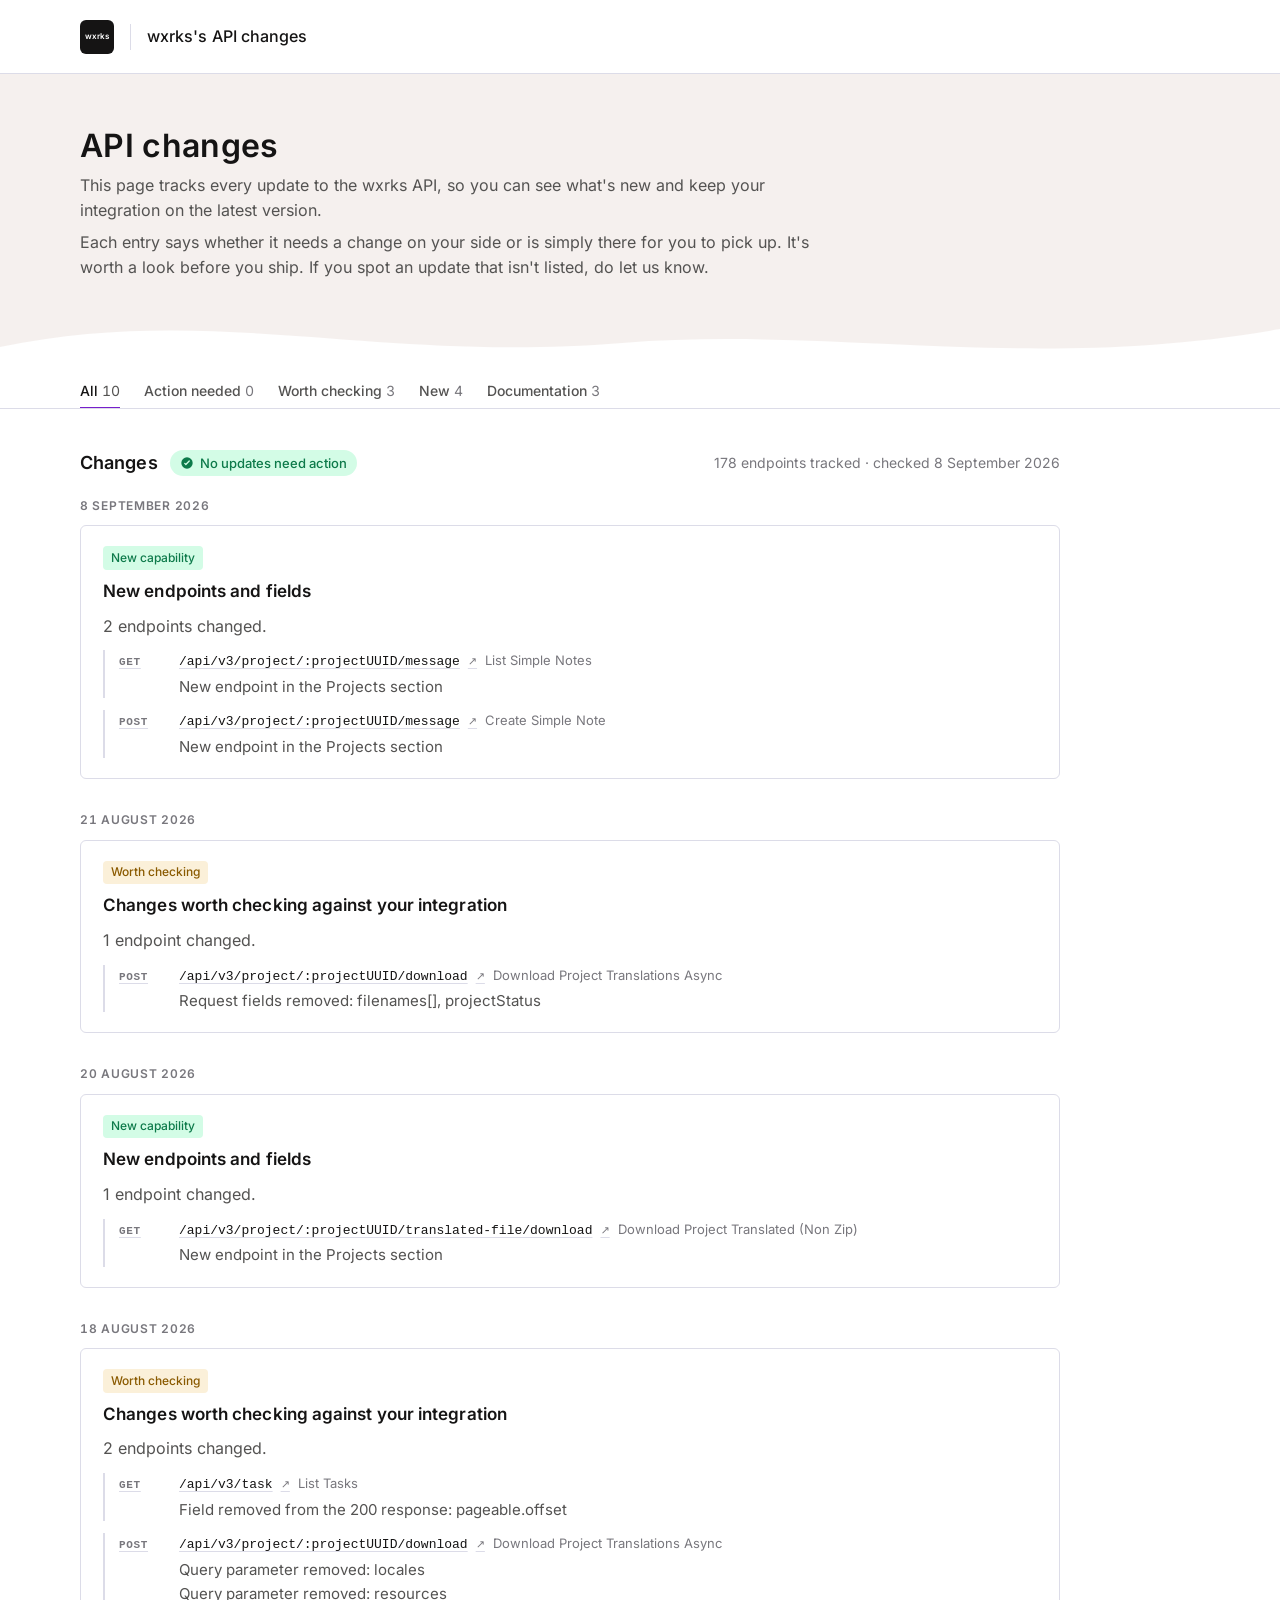
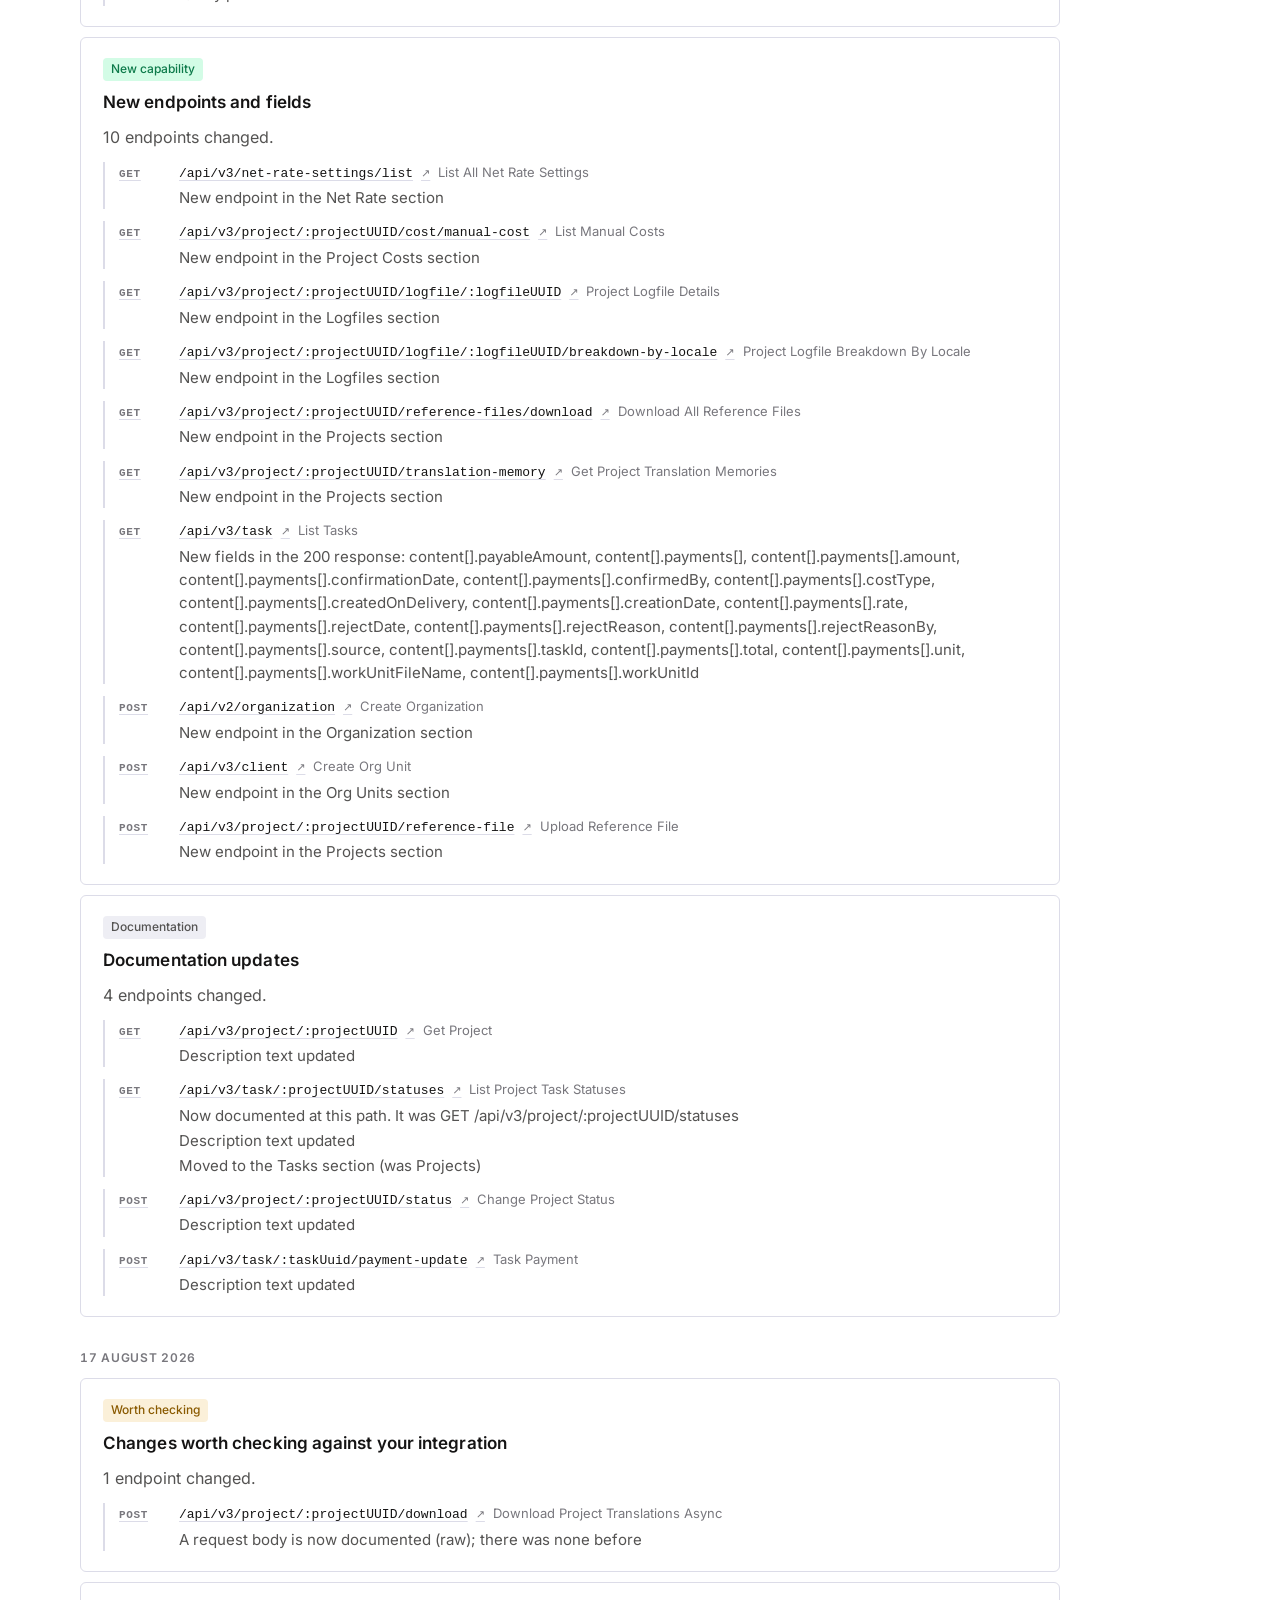
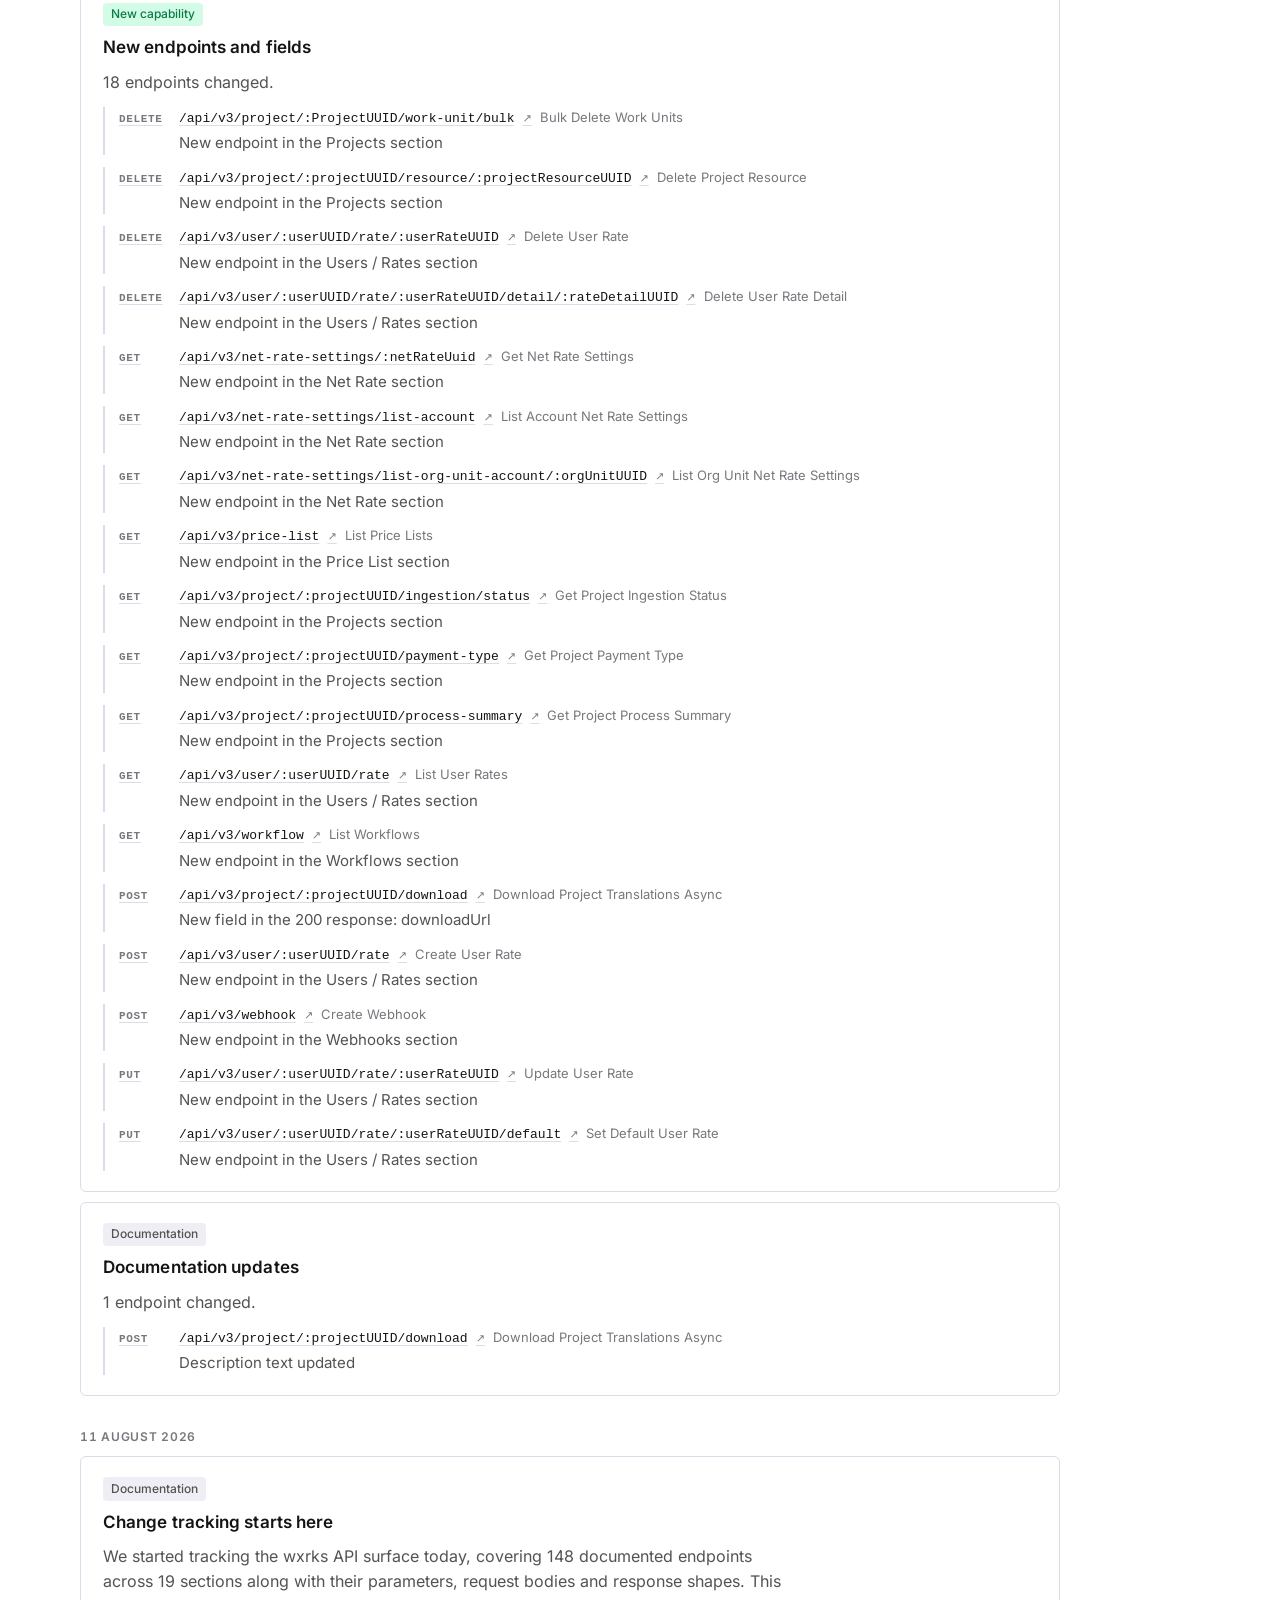
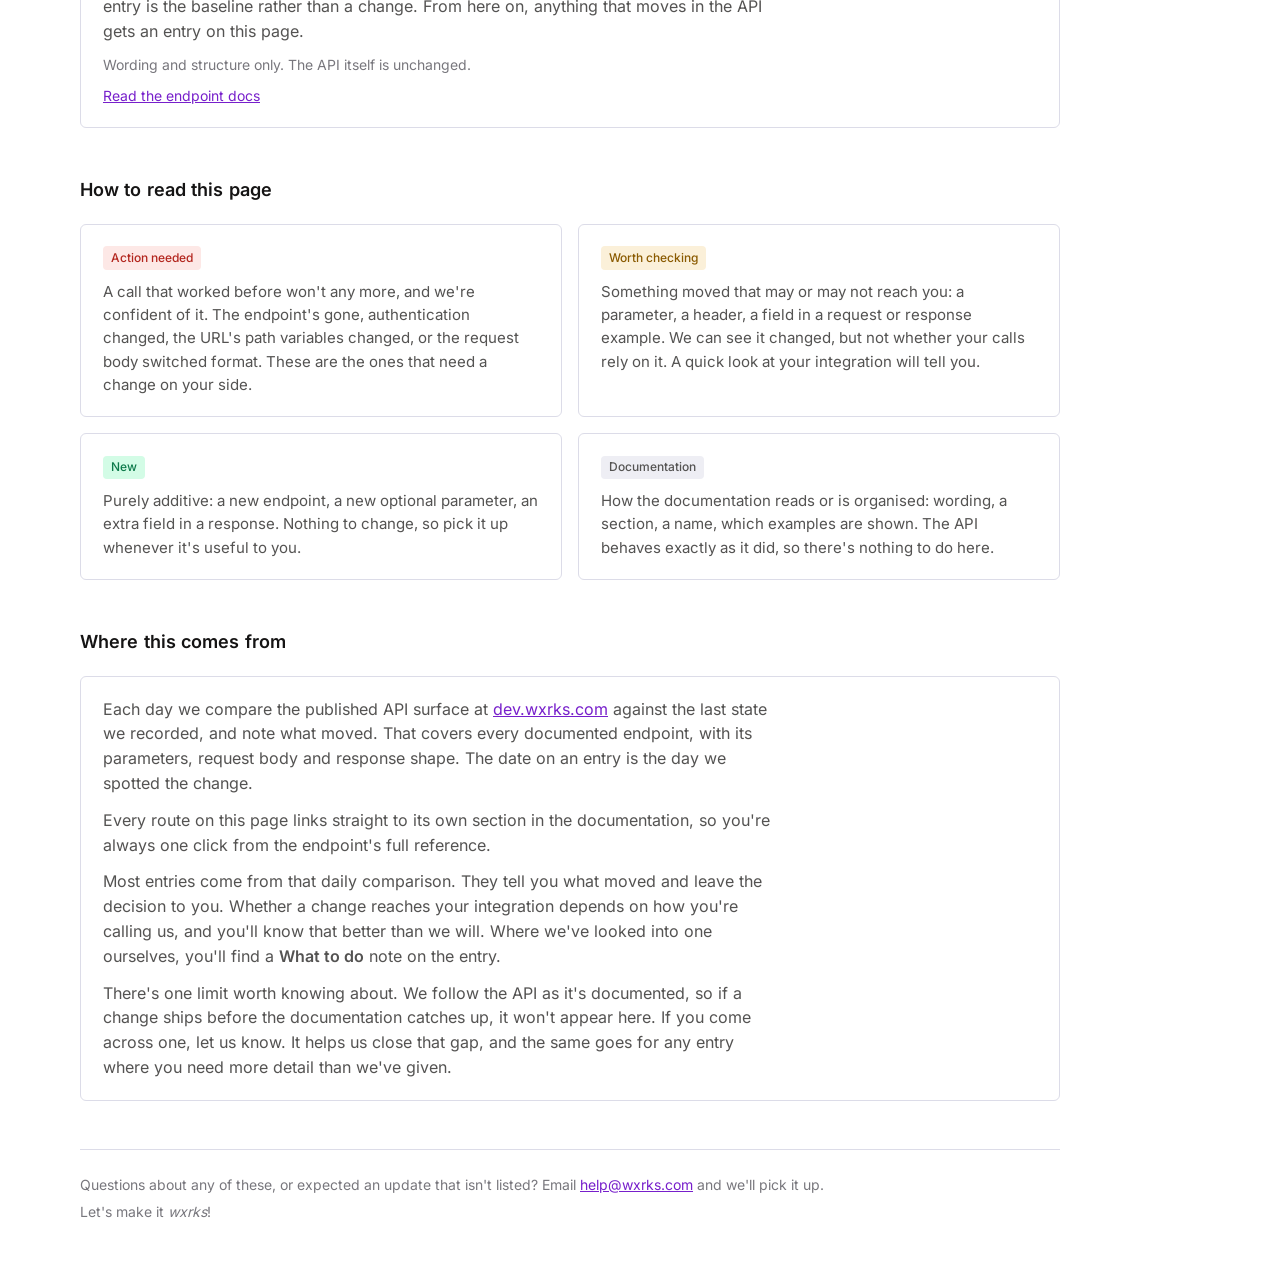
==== index.html @ 09841fd3 "API changes detected on 2026-09-08" ====
<!doctype html>
<html lang="en" data-theme="light">
<head>
<meta charset="utf-8">
<meta name="color-scheme" content="light">
<meta name="viewport" content="width=device-width, initial-scale=1">
<meta name="description" content="Track every update to the wxrks API and keep your integration on the latest version.">
<link rel="icon" type="image/png" sizes="32x32" href="[data-uri]">
<link rel="apple-touch-icon" href="[data-uri]">
<meta property="og:title" content="wxrks API changes">
<meta property="og:description" content="Track every update to the wxrks API and keep your integration on the latest version.">
<meta property="og:type" content="website">
<meta name="robots" content="index, follow">
<!-- Generated by tools/api-tracker/apitrack.py. Last checked 8 September 2026. -->
</head>
<body>
<title>wxrks API changes</title>
<style>
/* Inter — SIL Open Font License 1.1, https://github.com/rsms/inter
   Latin subset, inlined as data URIs because the Artifact CSP blocks font CDNs. */
@font-face {
  font-family: 'Inter';
  font-style: normal;
  font-weight: 400;
  font-display: swap;
  src: url([data-uri]) format('woff2');
}
@font-face {
  font-family: 'Inter';
  font-style: normal;
  font-weight: 500;
  font-display: swap;
  src: url([data-uri]) format('woff2');
}
@font-face {
  font-family: 'Inter';
  font-style: normal;
  font-weight: 600;
  font-display: swap;
  src: url([data-uri]) format('woff2');
}

  /* Layout, palette and type follow trust.wxrks.com: white top bar with a
     #DCDCE8 hairline, tinted hero band with a wave, 14px/500 tabs under a
     2px accent underline, and flat white 6px cards. */
  :root {
    --ground: #ffffff;
    --band: #f5f0ee;
    --surface: #ffffff;
    --surface-sunk: #f7f7fa;
    --line: #dcdce8;
    --line-soft: #ececf3;
    --ink: #151414;
    --ink-body: #18181d;
    --ink-soft: #545352;
    --ink-mute: #78777d;
    --accent: #771fcb;
    --link: #771fcb;
    --ok: #0d7a4a;
    --ok-bg: #d3fce6;
    --critical: #b3261e;
    --critical-bg: #fde8e6;
    --warning: #8a5a00;
    --warning-bg: #fbf0d9;
    --additive: #0d7a4a;
    --additive-bg: #d3fce6;
    --docs: #545352;
    --docs-bg: #eeeef4;
    --sans: 'Inter', -apple-system, system-ui, Ubuntu, 'Helvetica Neue', sans-serif;
    --mono: ui-monospace, 'SF Mono', SFMono-Regular, Menlo, Consolas, monospace;
    --shell: 1200px;
    /* Wide enough that the longest documented route fits on one line with room to
       spare. At 823px the longest (`GET /api/v3/net-rate-settings/list-org-unit-
       account/:orgUnitUUID` plus its name) needed 741 of 761 available px, so any
       slightly longer path wrapped — and it wrapped on any window under ~876px. */
    --column: 980px;
  }
  @media (prefers-color-scheme: dark) {
    :root:not([data-theme="light"]) {
      --ground: #131316;
      --band: #1c1a1d;
      --surface: #1a1a1e;
      --surface-sunk: #212127;
      --line: #33333d;
      --line-soft: #2a2a33;
      --ink: #f2f2f5;
      --ink-body: #e7e7ec;
      --ink-soft: #b3b2b8;
      --ink-mute: #8b8a92;
      --accent: #c79bf5;
      --link: #c79bf5;
      --ok: #6cd3a0;
      --ok-bg: #14301f;
      --critical: #ff9a90;
      --critical-bg: #331e1c;
      --warning: #e0b060;
      --warning-bg: #2e2617;
      --additive: #6cd3a0;
      --additive-bg: #14301f;
      --docs: #b3b2b8;
      --docs-bg: #26262e;
    }
  }
  :root[data-theme="dark"] {
    --ground: #131316;
    --band: #1c1a1d;
    --surface: #1a1a1e;
    --surface-sunk: #212127;
    --line: #33333d;
    --line-soft: #2a2a33;
    --ink: #f2f2f5;
    --ink-body: #e7e7ec;
    --ink-soft: #b3b2b8;
    --ink-mute: #8b8a92;
    --accent: #c79bf5;
    --link: #c79bf5;
    --ok: #6cd3a0;
    --ok-bg: #14301f;
    --critical: #ff9a90;
    --critical-bg: #331e1c;
    --warning: #e0b060;
    --warning-bg: #2e2617;
    --additive: #6cd3a0;
    --additive-bg: #14301f;
    --docs: #b3b2b8;
    --docs-bg: #26262e;
  }

  * { box-sizing: border-box; }

  body {
    margin: 0;
    background: var(--ground);
    color: var(--ink-body);
    font-family: var(--sans);
    font-size: 16px;
    line-height: 1.55;
    -webkit-font-smoothing: antialiased;
  }

  .shell {
    max-width: var(--shell);
    margin: 0 auto;
    padding: 0 clamp(1.1rem, 4vw, 2.5rem);
  }

  a { color: var(--link); }
  a:hover { text-decoration-thickness: 2px; }
  :focus-visible { outline: 2px solid var(--accent); outline-offset: 2px; border-radius: 3px; }

  /* ---- top bar ----------------------------------------------------- */
  .topbar {
    background: var(--surface);
    border-bottom: 1px solid var(--line);
  }
  .topbar .shell {
    height: 73px;
    display: flex;
    align-items: center;
    gap: 1rem;
  }
  .mark {
    width: 34px;
    height: 34px;
    border-radius: 6px;
    background: #151414;
    color: #ffffff;
    display: grid;
    place-items: center;
    font-size: .5rem;
    font-weight: 600;
    letter-spacing: .02em;
    flex: none;
  }
  :root[data-theme="dark"] .mark { background: #f2f2f5; color: #151414; }
  @media (prefers-color-scheme: dark) {
    :root:not([data-theme="light"]) .mark { background: #f2f2f5; color: #151414; }
  }
  .divider { width: 1px; height: 26px; background: var(--line); flex: none; }
  .topbar strong {
    font-size: 1rem;
    font-weight: 500;
    color: var(--ink);
    letter-spacing: .005em;
  }

  /* ---- hero band --------------------------------------------------- */
  .hero {
    position: relative;
    background: var(--band);
    overflow: hidden;
  }
  .hero .shell {
    position: relative;
    z-index: 1;
    min-height: 300px;
    display: flex;
    flex-direction: column;
    justify-content: center;
    gap: .5rem;
    padding-top: 2.5rem;
    padding-bottom: 5rem;
  }
  .hero h1 {
    margin: 0;
    font-size: 2rem;
    font-weight: 600;
    letter-spacing: .01em;
    color: var(--ink);
    line-height: 1.15;
  }
  .hero p {
    margin: 0;
    max-width: 46rem;
    color: var(--ink-soft);
    font-size: 1rem;
  }
  .wave {
    position: absolute;
    left: 0;
    right: 0;
    bottom: -1px;
    width: 100%;
    height: 90px;
    display: block;
    fill: var(--ground);
  }

  /* ---- tabs -------------------------------------------------------- */
  .tabs { border-bottom: 1px solid var(--line); background: var(--ground); }
  .tabs .shell { display: flex; gap: 1.5rem; overflow-x: auto; }
  .tabs button {
    appearance: none;
    background: none;
    border: 0;
    border-bottom: 2px solid transparent;
    padding: .5rem 0;
    margin-bottom: -1px;
    font-family: inherit;
    font-size: .875rem;
    font-weight: 500;
    color: var(--ink-soft);
    cursor: pointer;
    white-space: nowrap;
    transition: color .12s ease, border-color .12s ease;
  }
  .tabs button:hover { color: var(--ink); }
  .tabs button[aria-selected="true"] {
    color: var(--ink);
    border-bottom-color: var(--accent);
  }
  .tabs .count {
    font-variant-numeric: tabular-nums;
    color: var(--ink-mute);
    font-weight: 400;
  }
  .tabs button[aria-selected="true"] .count { color: var(--ink-soft); }

  /* ---- main -------------------------------------------------------- */
  main { padding: 2.5rem 0 5rem; }
  .column { max-width: var(--column); }

  .section-head {
    display: flex;
    flex-wrap: wrap;
    align-items: center;
    gap: .5rem .75rem;
    margin-bottom: 1.25rem;
  }
  .section-head h2 {
    margin: 0;
    font-size: 1.125rem;
    font-weight: 600;
    letter-spacing: .005em;
    color: var(--ink);
  }
  .status-pill {
    display: inline-flex;
    align-items: center;
    gap: .375rem;
    background: var(--ok-bg);
    color: var(--ok);
    border-radius: 999px;
    padding: .2rem .625rem;
    font-size: .8125rem;
    font-weight: 500;
  }
  .status-pill[data-state="attention"] { background: var(--critical-bg); color: var(--critical); }
  .status-pill svg { width: .875rem; height: .875rem; fill: currentColor; flex: none; }
  .status-pill .icon-alert { display: none; }
  .status-pill[data-state="attention"] .icon-ok { display: none; }
  .status-pill[data-state="attention"] .icon-alert { display: block; }
  .section-head .spacer { flex: 1 1 auto; }
  .section-head .aside { font-size: .875rem; color: var(--ink-mute); }

  /* ---- entry cards ------------------------------------------------- */
  /* The feed separates days; cards inside a day sit closer together, so one day's
     worth of movement reads as one block however many severities it spans. */
  .feed { display: flex; flex-direction: column; gap: 2rem; }
  .day { display: flex; flex-direction: column; gap: .625rem; }
  .day[hidden] { display: none; }
  .day-head {
    margin: 0;
    font-size: .75rem;
    font-weight: 600;
    letter-spacing: .06em;
    text-transform: uppercase;
    color: var(--ink-mute);
    font-variant-numeric: tabular-nums;
  }
  .card {
    background: var(--surface);
    border: 1px solid var(--line);
    border-radius: 6px;
  }
  .entry { padding: 1.25rem 1.375rem; display: flex; flex-direction: column; gap: .625rem; }
  .entry[hidden] { display: none; }
  .entry-head { display: flex; flex-wrap: wrap; align-items: center; gap: .5rem .75rem; }
  .entry-head time {
    font-size: .8125rem;
    color: var(--ink-mute);
    font-variant-numeric: tabular-nums;
  }
  .tag {
    display: inline-flex;
    align-items: center;
    gap: .3rem;
    font-size: .75rem;
    font-weight: 500;
    border-radius: 4px;
    padding: .15rem .5rem;
    white-space: nowrap;
  }
  .tag svg { width: .75rem; height: .75rem; fill: currentColor; flex: none; }
  .tag-breaking { background: var(--critical-bg); color: var(--critical); }
  .tag-review   { background: var(--warning-bg);  color: var(--warning); }
  .tag-additive { background: var(--additive-bg); color: var(--additive); }
  .tag-docs     { background: var(--docs-bg);     color: var(--docs); }

  .entry h4 {
    margin: 0;
    font-size: 1.0625rem;
    font-weight: 600;
    letter-spacing: .005em;
    line-height: 1.4;
    color: var(--ink);
    text-wrap: balance;
  }
  .entry .summary { margin: 0; color: var(--ink-soft); max-width: 68ch; }

  /* ---- per-endpoint change list ------------------------------------- */
  /* One block per endpoint: route on top, what happened to it underneath. The
     facts indent to the path's column so the verbs form a scannable gutter. */
  .changes {
    margin: .125rem 0 0;
    padding: 0;
    list-style: none;
    display: flex;
    flex-direction: column;
    gap: .75rem;
  }
  .changes > li { border-left: 2px solid var(--line); padding-left: .875rem; }
  .route {
    margin: 0 0 .15rem;
    display: flex;
    flex-wrap: wrap;
    align-items: baseline;
    gap: .5rem;
  }
  /* The route is the link. It has to look clickable without turning twenty purple
     lines into the loudest thing on the page: a quiet underline, accent on hover. */
  .route a {
    display: inline-flex;
    align-items: baseline;
    gap: .5rem;
    text-decoration: underline;
    text-decoration-color: var(--line);
    text-decoration-thickness: 1px;
    text-underline-offset: 3px;
  }
  .route a:hover { text-decoration-color: var(--link); }
  .route a:hover code, .route a:hover .verb { color: var(--link); }
  .route a::after {
    content: "↗";
    font-size: .6875rem;
    color: var(--ink-mute);
    text-decoration: none;
  }
  .route a:hover::after { color: var(--link); }
  .verb {
    font-family: var(--mono);
    font-size: .6875rem;
    font-weight: 600;
    letter-spacing: .06em;
    color: var(--ink-mute);
    min-width: 3.25rem;
    flex: none;
  }
  .route code {
    font-family: var(--mono);
    font-size: .8125rem;
    font-weight: 500;
    color: var(--ink);
    word-break: break-all;
  }
  .route-name { font-size: .8125rem; color: var(--ink-mute); }
  .facts {
    margin: 0;
    padding: 0 0 0 3.75rem;
    list-style: none;
    display: flex;
    flex-direction: column;
    gap: .1rem;
  }
  .facts li { font-size: .9375rem; color: var(--ink-soft); }
  .entry .more { margin: 0; font-size: .875rem; color: var(--ink-mute); }

  .entry .endpoint { margin: 0; overflow-x: auto; }
  .entry .endpoint code {
    font-family: var(--mono);
    font-size: .8125rem;
    background: var(--surface-sunk);
    border: 1px solid var(--line-soft);
    border-radius: 4px;
    padding: .15rem .4rem;
    white-space: nowrap;
    color: var(--ink-body);
  }
  .entry .action {
    background: var(--surface-sunk);
    border-radius: 4px;
    padding: .75rem .875rem;
    display: flex;
    flex-direction: column;
    gap: .2rem;
  }
  .entry .action-label {
    font-size: .75rem;
    font-weight: 600;
    color: var(--ink-mute);
    letter-spacing: .02em;
  }
  .entry .action p { margin: 0; max-width: 68ch; }
  .entry .no-action, .entry .effective, .entry .docs-link {
    margin: 0;
    font-size: .875rem;
    color: var(--ink-mute);
  }
  /* Machine-detected entries carry a visible provenance note so they are never
     mistaken for reviewed guidance. */
  .entry .detected {
    margin: 0;
    font-size: .875rem;
    color: var(--ink-mute);
    border-left: 2px solid var(--line);
    padding-left: .7rem;
  }
  .entry .effective strong { color: var(--ink); font-weight: 600; }
  .no-match { color: var(--ink-mute); margin: 0; display: none; }
  .feed[data-empty="true"] .no-match { display: block; }
  .empty { color: var(--ink-mute); margin: 0; }

  /* ---- pager ------------------------------------------------------- */
  .pager { margin-top: 1.75rem; display: flex; flex-direction: column; gap: .625rem; }
  .pager[hidden] { display: none; }
  .pager-status {
    margin: 0;
    font-size: .875rem;
    color: var(--ink-mute);
    font-variant-numeric: tabular-nums;
  }
  .pager-buttons { display: flex; flex-wrap: wrap; align-items: center; gap: .375rem; }
  .pager-buttons button {
    appearance: none;
    font-family: inherit;
    font-size: .875rem;
    font-weight: 500;
    color: var(--ink-soft);
    background: var(--surface);
    border: 1px solid var(--line);
    border-radius: 4px;
    padding: .3rem .625rem;
    min-width: 2.25rem;
    cursor: pointer;
    transition: color .12s ease, border-color .12s ease;
  }
  .pager-buttons button:hover:not(:disabled) { color: var(--ink); border-color: var(--ink-mute); }
  .pager-buttons button:disabled { opacity: .45; cursor: default; }
  .pager-buttons button[aria-current="page"] {
    color: var(--ground);
    background: var(--ink);
    border-color: var(--ink);
  }
  .pager-gap { color: var(--ink-mute); font-size: .875rem; padding: 0 .125rem; }

  /* ---- reference card grid ----------------------------------------- */
  .panel { margin-top: 3rem; }
  /* Pinned to two columns rather than auto-fit: the wider text column would other-
     wise fit three and leave the fourth card stranded on a row of its own. */
  .grid {
    display: grid;
    grid-template-columns: repeat(2, minmax(0, 1fr));
    gap: 1rem;
  }
  @media (max-width: 46rem) { .grid { grid-template-columns: minmax(0, 1fr); } }
  /* Prose stays readable even though the column that holds it got wider. */
  .panel .card p { max-width: 68ch; }
  .grid .card { padding: 1.25rem 1.375rem; display: flex; flex-direction: column; gap: .625rem; }
  .grid .card h3 {
    margin: 0;
    font-size: .9375rem;
    font-weight: 600;
    color: var(--ink);
  }
  .grid .card p { margin: 0; font-size: .9375rem; color: var(--ink-soft); }
  .grid .card ul {
    margin: 0;
    padding-left: 1.1rem;
    font-size: .9375rem;
    color: var(--ink-soft);
    display: flex;
    flex-direction: column;
    gap: .35rem;
  }

  footer {
    border-top: 1px solid var(--line);
    margin-top: 3rem;
    padding-top: 1.5rem;
    font-size: .875rem;
    color: var(--ink-mute);
    display: flex;
    flex-direction: column;
    gap: .35rem;
  }

  @media (max-width: 40rem) {
    .hero .shell { min-height: 220px; padding-bottom: 4rem; }
    .hero h1 { font-size: 1.625rem; }
    .wave { height: 55px; }
    /* No room for a verb gutter on a phone: let the facts run full width. */
    .facts { padding-left: 0; }
  }
  @media (prefers-reduced-motion: reduce) {
    * { transition: none !important; animation: none !important; }
  }
</style>

<header class="topbar">
  <div class="shell">
    <span class="mark" aria-hidden="true">wxrks</span>
    <span class="divider" aria-hidden="true"></span>
    <strong>wxrks's API changes</strong>
  </div>
</header>

<div class="hero">
  <div class="shell">
    <h1>API changes</h1>
    <p>
      This page tracks every update to the wxrks API, so you can see what's new and keep your
      integration on the latest version.
    </p>
    <p>
      Each entry says whether it needs a change on your side or is simply there for you to pick up.
      It's worth a look before you ship. If you spot an update that isn't listed, do let us know.
    </p>
  </div>
  <svg class="wave" viewBox="0 0 1440 90" preserveAspectRatio="none" aria-hidden="true">
    <path d="M0 62C240 18 420 78 700 58 940 41 1160 88 1440 44V90H0Z" />
  </svg>
</div>

<nav class="tabs" aria-label="Filter changes by impact">
  <div class="shell" role="tablist">
    <button type="button" role="tab" data-filter="all" aria-selected="true">All</button>
    <button type="button" role="tab" data-filter="breaking" aria-selected="false">Action needed</button>
    <button type="button" role="tab" data-filter="review" aria-selected="false">Worth checking</button>
    <button type="button" role="tab" data-filter="additive" aria-selected="false">New</button>
    <button type="button" role="tab" data-filter="docs" aria-selected="false">Documentation</button>
  </div>
</nav>

<main>
  <div class="shell">
    <div class="column">
      <div class="section-head">
        <h2>Changes</h2>
        <span class="status-pill" id="status" data-breaking="0"
              data-breaking-total="0">
          <svg class="icon-ok" viewBox="0 0 16 16" aria-hidden="true"><path d="M8 1.5a6.5 6.5 0 1 0 0 13 6.5 6.5 0 0 0 0-13Zm3.1 4.9-3.9 3.9a.75.75 0 0 1-1.06 0L4.9 8.96a.75.75 0 1 1 1.06-1.06l.71.7 3.37-3.36a.75.75 0 0 1 1.06 1.06Z"/></svg>
          <svg class="icon-alert" viewBox="0 0 16 16" aria-hidden="true"><path d="M8 1.5a6.5 6.5 0 1 0 0 13 6.5 6.5 0 0 0 0-13Zm0 3a.75.75 0 0 1 .75.75v3.25a.75.75 0 0 1-1.5 0V5.25A.75.75 0 0 1 8 4.5Zm0 6a.9.9 0 1 1 0 1.8.9.9 0 0 1 0-1.8Z"/></svg>
          <span id="verdict">No updates need action</span>
        </span>
        <span class="spacer"></span>
        <span class="aside">178 endpoints tracked · checked 8 September 2026</span>
      </div>

      <div class="feed" id="feed">
        <section class="day" data-date="2026-09-08">
  <h3 class="day-head"><time datetime="2026-09-08">8 September 2026</time></h3>
<article class="card entry" data-impact="additive">
  <header class="entry-head">
    <span class="tag tag-additive">New capability</span>
  </header>
  <h4>New endpoints and fields</h4>
  <p class="summary">2 endpoints changed.</p>
  <ul class="changes">
    <li>
      <p class="route">
        <a href="https://dev.wxrks.com/#1a8d40ab-f4d9-9ebc-714f-2a8d3fbe5163" target="_blank" rel="noopener"><span class="verb">GET</span><code>/api/v3/project/:projectUUID/message</code></a>
        <span class="route-name">List Simple Notes</span>
      </p>
      <ul class="facts">
        <li>New endpoint in the Projects section</li>
      </ul>
    </li>
    <li>
      <p class="route">
        <a href="https://dev.wxrks.com/#f6ccdc22-f6bc-364f-2227-a130f37b438d" target="_blank" rel="noopener"><span class="verb">POST</span><code>/api/v3/project/:projectUUID/message</code></a>
        <span class="route-name">Create Simple Note</span>
      </p>
      <ul class="facts">
        <li>New endpoint in the Projects section</li>
      </ul>
    </li>
  </ul>
</article>
</section>
<section class="day" data-date="2026-08-21">
  <h3 class="day-head"><time datetime="2026-08-21">21 August 2026</time></h3>
<article class="card entry" data-impact="review">
  <header class="entry-head">
    <span class="tag tag-review">Worth checking</span>
  </header>
  <h4>Changes worth checking against your integration</h4>
  <p class="summary">1 endpoint changed.</p>
  <ul class="changes">
    <li>
      <p class="route">
        <a href="https://dev.wxrks.com/#1455b727-0aba-4510-8b48-f8e5801ddfce" target="_blank" rel="noopener"><span class="verb">POST</span><code>/api/v3/project/:projectUUID/download</code></a>
        <span class="route-name">Download Project Translations Async</span>
      </p>
      <ul class="facts">
        <li>Request fields removed: filenames[], projectStatus</li>
      </ul>
    </li>
  </ul>
</article>
</section>
<section class="day" data-date="2026-08-20">
  <h3 class="day-head"><time datetime="2026-08-20">20 August 2026</time></h3>
<article class="card entry" data-impact="additive">
  <header class="entry-head">
    <span class="tag tag-additive">New capability</span>
  </header>
  <h4>New endpoints and fields</h4>
  <p class="summary">1 endpoint changed.</p>
  <ul class="changes">
    <li>
      <p class="route">
        <a href="https://dev.wxrks.com/#15ee41bf-2032-478b-a2ea-1e2c496c7cf9" target="_blank" rel="noopener"><span class="verb">GET</span><code>/api/v3/project/:projectUUID/translated-file/download</code></a>
        <span class="route-name">Download Project Translated (Non Zip)</span>
      </p>
      <ul class="facts">
        <li>New endpoint in the Projects section</li>
      </ul>
    </li>
  </ul>
</article>
</section>
<section class="day" data-date="2026-08-18">
  <h3 class="day-head"><time datetime="2026-08-18">18 August 2026</time></h3>
<article class="card entry" data-impact="review">
  <header class="entry-head">
    <span class="tag tag-review">Worth checking</span>
  </header>
  <h4>Changes worth checking against your integration</h4>
  <p class="summary">2 endpoints changed.</p>
  <ul class="changes">
    <li>
      <p class="route">
        <a href="https://dev.wxrks.com/#6cb5b924-806e-4f9c-8a46-e233fc7d14e2" target="_blank" rel="noopener"><span class="verb">GET</span><code>/api/v3/task</code></a>
        <span class="route-name">List Tasks</span>
      </p>
      <ul class="facts">
        <li>Field removed from the 200 response: pageable.offset</li>
      </ul>
    </li>
    <li>
      <p class="route">
        <a href="https://dev.wxrks.com/#1455b727-0aba-4510-8b48-f8e5801ddfce" target="_blank" rel="noopener"><span class="verb">POST</span><code>/api/v3/project/:projectUUID/download</code></a>
        <span class="route-name">Download Project Translations Async</span>
      </p>
      <ul class="facts">
        <li>Query parameter removed: locales</li>
        <li>Query parameter removed: resources</li>
      </ul>
    </li>
  </ul>
</article>
<article class="card entry" data-impact="additive">
  <header class="entry-head">
    <span class="tag tag-additive">New capability</span>
  </header>
  <h4>New endpoints and fields</h4>
  <p class="summary">10 endpoints changed.</p>
  <ul class="changes">
    <li>
      <p class="route">
        <a href="https://dev.wxrks.com/#c01b1700-73e5-4a41-a0d8-615bdb8c4faa" target="_blank" rel="noopener"><span class="verb">GET</span><code>/api/v3/net-rate-settings/list</code></a>
        <span class="route-name">List All Net Rate Settings</span>
      </p>
      <ul class="facts">
        <li>New endpoint in the Net Rate section</li>
      </ul>
    </li>
    <li>
      <p class="route">
        <a href="https://dev.wxrks.com/#8b256b8a-103f-4c2b-97ca-1db99a5627b7" target="_blank" rel="noopener"><span class="verb">GET</span><code>/api/v3/project/:projectUUID/cost/manual-cost</code></a>
        <span class="route-name">List Manual Costs</span>
      </p>
      <ul class="facts">
        <li>New endpoint in the Project Costs section</li>
      </ul>
    </li>
    <li>
      <p class="route">
        <a href="https://dev.wxrks.com/#3480bce7-afc9-41fd-b746-b80f811b159b" target="_blank" rel="noopener"><span class="verb">GET</span><code>/api/v3/project/:projectUUID/logfile/:logfileUUID</code></a>
        <span class="route-name">Project Logfile Details</span>
      </p>
      <ul class="facts">
        <li>New endpoint in the Logfiles section</li>
      </ul>
    </li>
    <li>
      <p class="route">
        <a href="https://dev.wxrks.com/#27925be2-1117-424b-8a26-a8613c991c69" target="_blank" rel="noopener"><span class="verb">GET</span><code>/api/v3/project/:projectUUID/logfile/:logfileUUID/breakdown-by-locale</code></a>
        <span class="route-name">Project Logfile Breakdown By Locale</span>
      </p>
      <ul class="facts">
        <li>New endpoint in the Logfiles section</li>
      </ul>
    </li>
    <li>
      <p class="route">
        <a href="https://dev.wxrks.com/#5397226e-78d5-4a6e-9116-40b8b592510f" target="_blank" rel="noopener"><span class="verb">GET</span><code>/api/v3/project/:projectUUID/reference-files/download</code></a>
        <span class="route-name">Download All Reference Files</span>
      </p>
      <ul class="facts">
        <li>New endpoint in the Projects section</li>
      </ul>
    </li>
    <li>
      <p class="route">
        <a href="https://dev.wxrks.com/#cf3fac6c-0386-4895-b986-4235d7488dcb" target="_blank" rel="noopener"><span class="verb">GET</span><code>/api/v3/project/:projectUUID/translation-memory</code></a>
        <span class="route-name">Get Project Translation Memories</span>
      </p>
      <ul class="facts">
        <li>New endpoint in the Projects section</li>
      </ul>
    </li>
    <li>
      <p class="route">
        <a href="https://dev.wxrks.com/#6cb5b924-806e-4f9c-8a46-e233fc7d14e2" target="_blank" rel="noopener"><span class="verb">GET</span><code>/api/v3/task</code></a>
        <span class="route-name">List Tasks</span>
      </p>
      <ul class="facts">
        <li>New fields in the 200 response: content[].payableAmount, content[].payments[], content[].payments[].amount, content[].payments[].confirmationDate, content[].payments[].confirmedBy, content[].payments[].costType, content[].payments[].createdOnDelivery, content[].payments[].creationDate, content[].payments[].rate, content[].payments[].rejectDate, content[].payments[].rejectReason, content[].payments[].rejectReasonBy, content[].payments[].source, content[].payments[].taskId, content[].payments[].total, content[].payments[].unit, content[].payments[].workUnitFileName, content[].payments[].workUnitId</li>
      </ul>
    </li>
    <li>
      <p class="route">
        <a href="https://dev.wxrks.com/#84920471-186d-4f63-8473-a9e77051d3eb" target="_blank" rel="noopener"><span class="verb">POST</span><code>/api/v2/organization</code></a>
        <span class="route-name">Create Organization</span>
      </p>
      <ul class="facts">
        <li>New endpoint in the Organization section</li>
      </ul>
    </li>
    <li>
      <p class="route">
        <a href="https://dev.wxrks.com/#807e982b-1409-4581-9137-1074b285e5b0" target="_blank" rel="noopener"><span class="verb">POST</span><code>/api/v3/client</code></a>
        <span class="route-name">Create Org Unit</span>
      </p>
      <ul class="facts">
        <li>New endpoint in the Org Units section</li>
      </ul>
    </li>
    <li>
      <p class="route">
        <a href="https://dev.wxrks.com/#5d8c7b3b-8278-4b0d-abba-e08f1f42d00e" target="_blank" rel="noopener"><span class="verb">POST</span><code>/api/v3/project/:projectUUID/reference-file</code></a>
        <span class="route-name">Upload Reference File</span>
      </p>
      <ul class="facts">
        <li>New endpoint in the Projects section</li>
      </ul>
    </li>
  </ul>
</article>
<article class="card entry" data-impact="docs">
  <header class="entry-head">
    <span class="tag tag-docs">Documentation</span>
  </header>
  <h4>Documentation updates</h4>
  <p class="summary">4 endpoints changed.</p>
  <ul class="changes">
    <li>
      <p class="route">
        <a href="https://dev.wxrks.com/#0e39eab1-f14e-4546-a809-e810073f2e0a" target="_blank" rel="noopener"><span class="verb">GET</span><code>/api/v3/project/:projectUUID</code></a>
        <span class="route-name">Get Project</span>
      </p>
      <ul class="facts">
        <li>Description text updated</li>
      </ul>
    </li>
    <li>
      <p class="route">
        <a href="https://dev.wxrks.com/#3db81dcf-4f84-419e-ac8b-14ec2c0ecbdb" target="_blank" rel="noopener"><span class="verb">GET</span><code>/api/v3/task/:projectUUID/statuses</code></a>
        <span class="route-name">List Project Task Statuses</span>
      </p>
      <ul class="facts">
        <li>Now documented at this path. It was GET /api/v3/project/:projectUUID/statuses</li>
        <li>Description text updated</li>
        <li>Moved to the Tasks section (was Projects)</li>
      </ul>
    </li>
    <li>
      <p class="route">
        <a href="https://dev.wxrks.com/#f95f4431-ff1b-4c85-969e-c04fd24e5c94" target="_blank" rel="noopener"><span class="verb">POST</span><code>/api/v3/project/:projectUUID/status</code></a>
        <span class="route-name">Change Project Status</span>
      </p>
      <ul class="facts">
        <li>Description text updated</li>
      </ul>
    </li>
    <li>
      <p class="route">
        <a href="https://dev.wxrks.com/#7313e4dc-854a-4513-8b42-8d52a04d6e65" target="_blank" rel="noopener"><span class="verb">POST</span><code>/api/v3/task/:taskUuid/payment-update</code></a>
        <span class="route-name">Task Payment</span>
      </p>
      <ul class="facts">
        <li>Description text updated</li>
      </ul>
    </li>
  </ul>
</article>
</section>
<section class="day" data-date="2026-08-17">
  <h3 class="day-head"><time datetime="2026-08-17">17 August 2026</time></h3>
<article class="card entry" data-impact="review">
  <header class="entry-head">
    <span class="tag tag-review">Worth checking</span>
  </header>
  <h4>Changes worth checking against your integration</h4>
  <p class="summary">1 endpoint changed.</p>
  <ul class="changes">
    <li>
      <p class="route">
        <a href="https://dev.wxrks.com/#1455b727-0aba-4510-8b48-f8e5801ddfce" target="_blank" rel="noopener"><span class="verb">POST</span><code>/api/v3/project/:projectUUID/download</code></a>
        <span class="route-name">Download Project Translations Async</span>
      </p>
      <ul class="facts">
        <li>A request body is now documented (raw); there was none before</li>
      </ul>
    </li>
  </ul>
</article>
<article class="card entry" data-impact="additive">
  <header class="entry-head">
    <span class="tag tag-additive">New capability</span>
  </header>
  <h4>New endpoints and fields</h4>
  <p class="summary">18 endpoints changed.</p>
  <ul class="changes">
    <li>
      <p class="route">
        <a href="https://dev.wxrks.com/#0b6cb072-0456-484c-b9f0-8a74130a2c49" target="_blank" rel="noopener"><span class="verb">DELETE</span><code>/api/v3/project/:ProjectUUID/work-unit/bulk</code></a>
        <span class="route-name">Bulk Delete Work Units</span>
      </p>
      <ul class="facts">
        <li>New endpoint in the Projects section</li>
      </ul>
    </li>
    <li>
      <p class="route">
        <a href="https://dev.wxrks.com/#940306d0-863c-40ce-98cf-140a3fac106a" target="_blank" rel="noopener"><span class="verb">DELETE</span><code>/api/v3/project/:projectUUID/resource/:projectResourceUUID</code></a>
        <span class="route-name">Delete Project Resource</span>
      </p>
      <ul class="facts">
        <li>New endpoint in the Projects section</li>
      </ul>
    </li>
    <li>
      <p class="route">
        <a href="https://dev.wxrks.com/#f76b2cc1-7946-4a07-8ee7-9eb28d5fcd28" target="_blank" rel="noopener"><span class="verb">DELETE</span><code>/api/v3/user/:userUUID/rate/:userRateUUID</code></a>
        <span class="route-name">Delete User Rate</span>
      </p>
      <ul class="facts">
        <li>New endpoint in the Users / Rates section</li>
      </ul>
    </li>
    <li>
      <p class="route">
        <a href="https://dev.wxrks.com/#6358934a-4925-490c-b24b-27ade1c338ad" target="_blank" rel="noopener"><span class="verb">DELETE</span><code>/api/v3/user/:userUUID/rate/:userRateUUID/detail/:rateDetailUUID</code></a>
        <span class="route-name">Delete User Rate Detail</span>
      </p>
      <ul class="facts">
        <li>New endpoint in the Users / Rates section</li>
      </ul>
    </li>
    <li>
      <p class="route">
        <a href="https://dev.wxrks.com/#9c502642-8f76-4156-817e-9cc9d279fccc" target="_blank" rel="noopener"><span class="verb">GET</span><code>/api/v3/net-rate-settings/:netRateUuid</code></a>
        <span class="route-name">Get Net Rate Settings</span>
      </p>
      <ul class="facts">
        <li>New endpoint in the Net Rate section</li>
      </ul>
    </li>
    <li>
      <p class="route">
        <a href="https://dev.wxrks.com/#f4db7f99-00f9-4d22-881f-2793bd1e854b" target="_blank" rel="noopener"><span class="verb">GET</span><code>/api/v3/net-rate-settings/list-account</code></a>
        <span class="route-name">List Account Net Rate Settings</span>
      </p>
      <ul class="facts">
        <li>New endpoint in the Net Rate section</li>
      </ul>
    </li>
    <li>
      <p class="route">
        <a href="https://dev.wxrks.com/#8e07e823-fdbb-4e50-90ac-4aafebe6a46c" target="_blank" rel="noopener"><span class="verb">GET</span><code>/api/v3/net-rate-settings/list-org-unit-account/:orgUnitUUID</code></a>
        <span class="route-name">List Org Unit Net Rate Settings</span>
      </p>
      <ul class="facts">
        <li>New endpoint in the Net Rate section</li>
      </ul>
    </li>
    <li>
      <p class="route">
        <a href="https://dev.wxrks.com/#27d78e8d-6652-4778-83e7-bd5cd10b5a0f" target="_blank" rel="noopener"><span class="verb">GET</span><code>/api/v3/price-list</code></a>
        <span class="route-name">List Price Lists</span>
      </p>
      <ul class="facts">
        <li>New endpoint in the Price List section</li>
      </ul>
    </li>
    <li>
      <p class="route">
        <a href="https://dev.wxrks.com/#12ba8ab1-97e4-45eb-a775-8244d9831073" target="_blank" rel="noopener"><span class="verb">GET</span><code>/api/v3/project/:projectUUID/ingestion/status</code></a>
        <span class="route-name">Get Project Ingestion Status</span>
      </p>
      <ul class="facts">
        <li>New endpoint in the Projects section</li>
      </ul>
    </li>
    <li>
      <p class="route">
        <a href="https://dev.wxrks.com/#f16b194f-dc6c-4ade-a124-e622d30a67da" target="_blank" rel="noopener"><span class="verb">GET</span><code>/api/v3/project/:projectUUID/payment-type</code></a>
        <span class="route-name">Get Project Payment Type</span>
      </p>
      <ul class="facts">
        <li>New endpoint in the Projects section</li>
      </ul>
    </li>
    <li>
      <p class="route">
        <a href="https://dev.wxrks.com/#ec110fc4-5d33-4dde-8e39-5739740752ba" target="_blank" rel="noopener"><span class="verb">GET</span><code>/api/v3/project/:projectUUID/process-summary</code></a>
        <span class="route-name">Get Project Process Summary</span>
      </p>
      <ul class="facts">
        <li>New endpoint in the Projects section</li>
      </ul>
    </li>
    <li>
      <p class="route">
        <a href="https://dev.wxrks.com/#d800b78b-2595-46d1-a981-e381c51196c5" target="_blank" rel="noopener"><span class="verb">GET</span><code>/api/v3/user/:userUUID/rate</code></a>
        <span class="route-name">List User Rates</span>
      </p>
      <ul class="facts">
        <li>New endpoint in the Users / Rates section</li>
      </ul>
    </li>
    <li>
      <p class="route">
        <a href="https://dev.wxrks.com/#6b4cab29-3d76-4fcb-ba19-5ccf81b1d3ed" target="_blank" rel="noopener"><span class="verb">GET</span><code>/api/v3/workflow</code></a>
        <span class="route-name">List Workflows</span>
      </p>
      <ul class="facts">
        <li>New endpoint in the Workflows section</li>
      </ul>
    </li>
    <li>
      <p class="route">
        <a href="https://dev.wxrks.com/#1455b727-0aba-4510-8b48-f8e5801ddfce" target="_blank" rel="noopener"><span class="verb">POST</span><code>/api/v3/project/:projectUUID/download</code></a>
        <span class="route-name">Download Project Translations Async</span>
      </p>
      <ul class="facts">
        <li>New field in the 200 response: downloadUrl</li>
      </ul>
    </li>
    <li>
      <p class="route">
        <a href="https://dev.wxrks.com/#93d090c1-e72b-4356-a117-154918a98db5" target="_blank" rel="noopener"><span class="verb">POST</span><code>/api/v3/user/:userUUID/rate</code></a>
        <span class="route-name">Create User Rate</span>
      </p>
      <ul class="facts">
        <li>New endpoint in the Users / Rates section</li>
      </ul>
    </li>
    <li>
      <p class="route">
        <a href="https://dev.wxrks.com/#34723ba9-9808-497e-9f70-ae93ddaf8e94" target="_blank" rel="noopener"><span class="verb">POST</span><code>/api/v3/webhook</code></a>
        <span class="route-name">Create Webhook</span>
      </p>
      <ul class="facts">
        <li>New endpoint in the Webhooks section</li>
      </ul>
    </li>
    <li>
      <p class="route">
        <a href="https://dev.wxrks.com/#762c315c-b7b1-4cae-9d54-2268f7e6201d" target="_blank" rel="noopener"><span class="verb">PUT</span><code>/api/v3/user/:userUUID/rate/:userRateUUID</code></a>
        <span class="route-name">Update User Rate</span>
      </p>
      <ul class="facts">
        <li>New endpoint in the Users / Rates section</li>
      </ul>
    </li>
    <li>
      <p class="route">
        <a href="https://dev.wxrks.com/#6220c652-0cc3-43b5-9a74-df2f4c1caf78" target="_blank" rel="noopener"><span class="verb">PUT</span><code>/api/v3/user/:userUUID/rate/:userRateUUID/default</code></a>
        <span class="route-name">Set Default User Rate</span>
      </p>
      <ul class="facts">
        <li>New endpoint in the Users / Rates section</li>
      </ul>
    </li>
  </ul>
</article>
<article class="card entry" data-impact="docs">
  <header class="entry-head">
    <span class="tag tag-docs">Documentation</span>
  </header>
  <h4>Documentation updates</h4>
  <p class="summary">1 endpoint changed.</p>
  <ul class="changes">
    <li>
      <p class="route">
        <a href="https://dev.wxrks.com/#1455b727-0aba-4510-8b48-f8e5801ddfce" target="_blank" rel="noopener"><span class="verb">POST</span><code>/api/v3/project/:projectUUID/download</code></a>
        <span class="route-name">Download Project Translations Async</span>
      </p>
      <ul class="facts">
        <li>Description text updated</li>
      </ul>
    </li>
  </ul>
</article>
</section>
<section class="day" data-date="2026-08-11">
  <h3 class="day-head"><time datetime="2026-08-11">11 August 2026</time></h3>
<article class="card entry" data-impact="docs">
  <header class="entry-head">
    <span class="tag tag-docs">Documentation</span>
  </header>
  <h4>Change tracking starts here</h4>
  <p class="summary">We started tracking the wxrks API surface today, covering 148 documented endpoints across 19 sections along with their parameters, request bodies and response shapes. This entry is the baseline rather than a change. From here on, anything that moves in the API gets an entry on this page.</p>
  <p class="no-action">Wording and structure only. The API itself is unchanged.</p>
  <p class="docs-link"><a href="https://dev.wxrks.com/" target="_blank" rel="noopener">Read the endpoint docs</a></p>
</article>
</section>
        <p class="no-match">No changes in this category.</p>
      </div>

      <nav class="pager" id="pager" aria-label="Change log pages" hidden></nav>

      <section class="panel">
        <div class="section-head"><h2>How to read this page</h2></div>
        <div class="grid">
          <div class="card">
            <h3><span class="tag tag-breaking">Action needed</span></h3>
            <p>A call that worked before won't any more, and we're confident of it. The endpoint's
              gone, authentication changed, the URL's path variables changed, or the request body
              switched format. These are the ones that need a change on your side.</p>
          </div>
          <div class="card">
            <h3><span class="tag tag-review">Worth checking</span></h3>
            <p>Something moved that may or may not reach you: a parameter, a header, a field in a
              request or response example. We can see it changed, but not whether your calls rely on
              it. A quick look at your integration will tell you.</p>
          </div>
          <div class="card">
            <h3><span class="tag tag-additive">New</span></h3>
            <p>Purely additive: a new endpoint, a new optional parameter, an extra field in a
              response. Nothing to change, so pick it up whenever it's useful to you.</p>
          </div>
          <div class="card">
            <h3><span class="tag tag-docs">Documentation</span></h3>
            <p>How the documentation reads or is organised: wording, a section, a name, which
              examples are shown. The API behaves exactly as it did, so there's nothing to do here.</p>
          </div>
        </div>
      </section>

      <section class="panel">
        <div class="section-head"><h2>Where this comes from</h2></div>
        <div class="card" style="padding:1.25rem 1.375rem;display:flex;flex-direction:column;gap:.75rem">
          <p style="margin:0;color:var(--ink-soft)">
            Each day we compare the published API surface at
            <a href="https://dev.wxrks.com/" target="_blank" rel="noopener">dev.wxrks.com</a>
            against the last state we recorded, and note what moved. That covers every documented
            endpoint, with its parameters, request body and response shape. The date on an entry is
            the day we spotted the change.
          </p>
          <p style="margin:0;color:var(--ink-soft)">
            Every route on this page links straight to its own section in the documentation, so
            you're always one click from the endpoint's full reference.
          </p>
          <p style="margin:0;color:var(--ink-soft)">
            Most entries come from that daily comparison. They tell you what moved and leave the
            decision to you. Whether a change reaches your integration depends on how you're calling
            us, and you'll know that better than we will. Where we've looked into one ourselves,
            you'll find a <strong>What to do</strong> note on the entry.
          </p>
          <p style="margin:0;color:var(--ink-soft)">
            There's one limit worth knowing about. We follow the API as it's documented, so if a
            change ships before the documentation catches up, it won't appear here. If you come
            across one, let us know. It helps us close that gap, and the same goes for any entry
            where you need more detail than we've given.
          </p>
        </div>
      </section>

      <footer>
        <p style="margin:0">
          Questions about any of these, or expected an update that isn't listed? Email
          <a href="mailto:help@wxrks.com">help@wxrks.com</a> and we'll pick it up.
        </p>
        <p style="margin:0">Let's make it <em>wxrks</em>!</p>
      </footer>
    </div>
  </div>
</main>

<script>
  (function () {
    // `breaking` is only what the latest check found. `total` is every action-needed
    // entry on the page, which is what the tab counts. Saying "no updates need action"
    // beside a tab reading "Action needed 3" would look like a contradiction, so the
    // wording says "nothing new" whenever history exists but today is clear.
    var pill = document.getElementById('status');
    var breaking = parseInt(pill.getAttribute('data-breaking'), 10) || 0;
    var total = parseInt(pill.getAttribute('data-breaking-total'), 10) || 0;
    var verdict = document.getElementById('verdict');
    if (breaking > 0) {
      pill.setAttribute('data-state', 'attention');
      verdict.textContent = breaking === 1 ? '1 update needs action'
                                           : breaking + ' updates need action';
    } else if (total > 0) {
      verdict.textContent = 'Nothing new needs action';
    }

    // One "change" is one card — the same unit the tabs and the status pill count.
    var PAGE_SIZE = 20;

    var feed = document.getElementById('feed');
    var pager = document.getElementById('pager');
    var entries = Array.prototype.slice.call(feed.querySelectorAll('.entry'));
    var days = Array.prototype.slice.call(feed.querySelectorAll('.day'));
    var tabs = Array.prototype.slice.call(document.querySelectorAll('.tabs button'));
    var filter = 'all';
    var page = 1;

    var smooth = !window.matchMedia('(prefers-reduced-motion: reduce)').matches;

    function matching() {
      return entries.filter(function (e) {
        return filter === 'all' || e.getAttribute('data-impact') === filter;
      });
    }

    // Page numbers around the current page, with the first and last always reachable.
    // A year of entries is dozens of pages; listing every one of them is a wall.
    function pageWindow(pages) {
      var want = {1: true, 2: true};
      want[pages] = true;
      want[pages - 1] = true;
      want[page - 1] = true;
      want[page] = true;
      want[page + 1] = true;
      var out = [];
      for (var i = 1; i <= pages; i++) {
        if (!want[i]) continue;
        if (out.length && i - out[out.length - 1] > 1) out.push('gap');
        out.push(i);
      }
      return out;
    }

    function button(label, target, disabled, current) {
      var b = document.createElement('button');
      b.type = 'button';
      b.textContent = label;
      if (disabled) b.disabled = true;
      if (current) b.setAttribute('aria-current', 'page');
      b.addEventListener('click', function () {
        page = target;
        render();
        feed.scrollIntoView({ behavior: smooth ? 'smooth' : 'auto', block: 'start' });
      });
      return b;
    }

    function drawPager(pages, total, start, count) {
      pager.textContent = '';
      if (pages < 2) { pager.hidden = true; return; }
      pager.hidden = false;

      var status = document.createElement('p');
      status.className = 'pager-status';
      status.textContent = 'Showing ' + (start + 1) + '–' + (start + count) +
                           ' of ' + total + ' changes';
      pager.appendChild(status);

      var nav = document.createElement('div');
      nav.className = 'pager-buttons';
      nav.appendChild(button('Previous', page - 1, page === 1, false));
      pageWindow(pages).forEach(function (item) {
        if (item === 'gap') {
          var gap = document.createElement('span');
          gap.className = 'pager-gap';
          gap.textContent = '…';
          nav.appendChild(gap);
          return;
        }
        nav.appendChild(button(String(item), item, false, item === page));
      });
      nav.appendChild(button('Next', page + 1, page === pages, false));
      pager.appendChild(nav);
    }

    function render() {
      var shown = matching();
      var pages = Math.max(1, Math.ceil(shown.length / PAGE_SIZE));
      if (page > pages) page = pages;
      var start = (page - 1) * PAGE_SIZE;
      var onPage = shown.slice(start, start + PAGE_SIZE);

      entries.forEach(function (entry) { entry.hidden = onPage.indexOf(entry) === -1; });
      // A day whose cards are all filtered or paged out would leave its date
      // heading standing over nothing.
      days.forEach(function (day) {
        day.hidden = day.querySelectorAll('.entry:not([hidden])').length === 0;
      });
      feed.setAttribute('data-empty', String(shown.length === 0));
      drawPager(pages, shown.length, start, onPage.length);
    }

    // Show each tab's count so an empty category is obvious before clicking it.
    tabs.forEach(function (tab) {
      var want = tab.getAttribute('data-filter');
      var n = want === 'all'
        ? entries.length
        : entries.filter(function (e) { return e.getAttribute('data-impact') === want; }).length;
      var count = document.createElement('span');
      count.className = 'count';
      count.textContent = ' ' + n;
      tab.appendChild(count);

      tab.addEventListener('click', function () {
        tabs.forEach(function (t) { t.setAttribute('aria-selected', String(t === tab)); });
        filter = want;
        page = 1;  // a filter change starts a new list
        render();
      });
    });

    render();
  })();
</script>

</body>
</html>
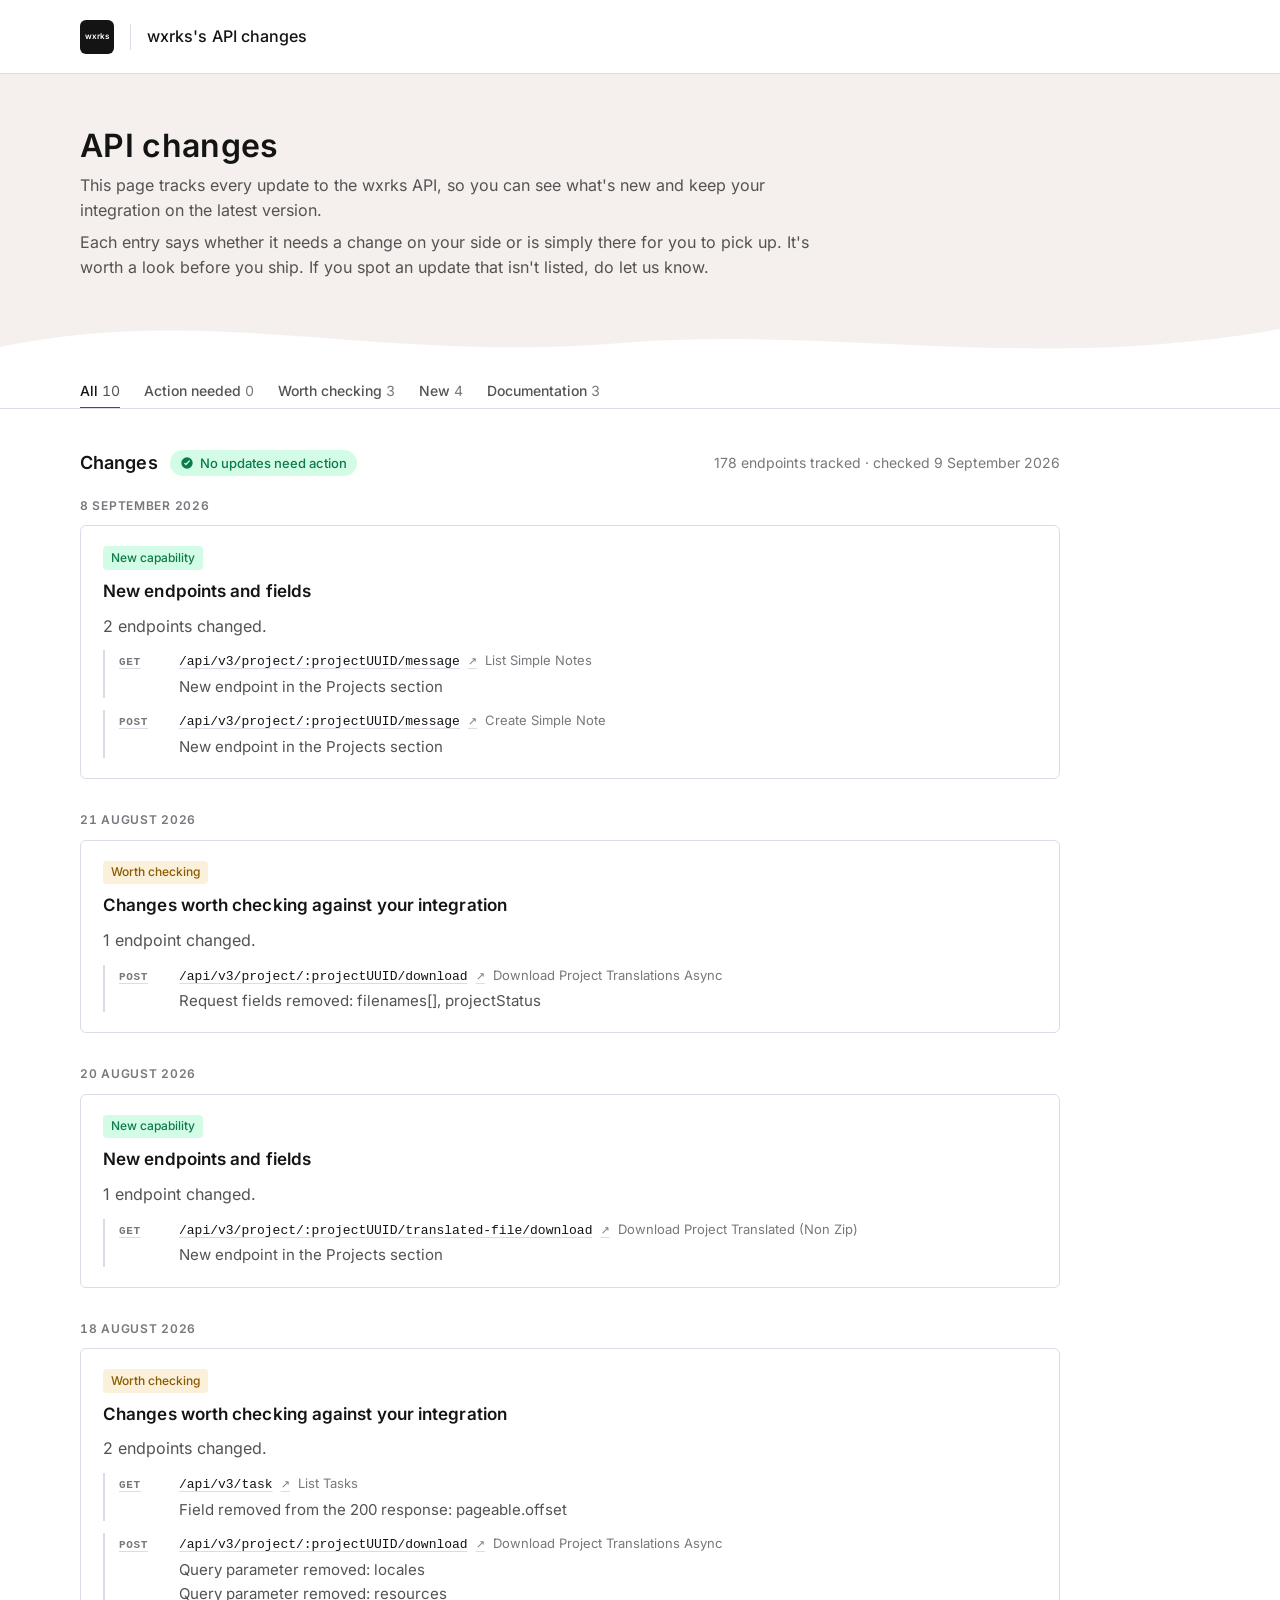
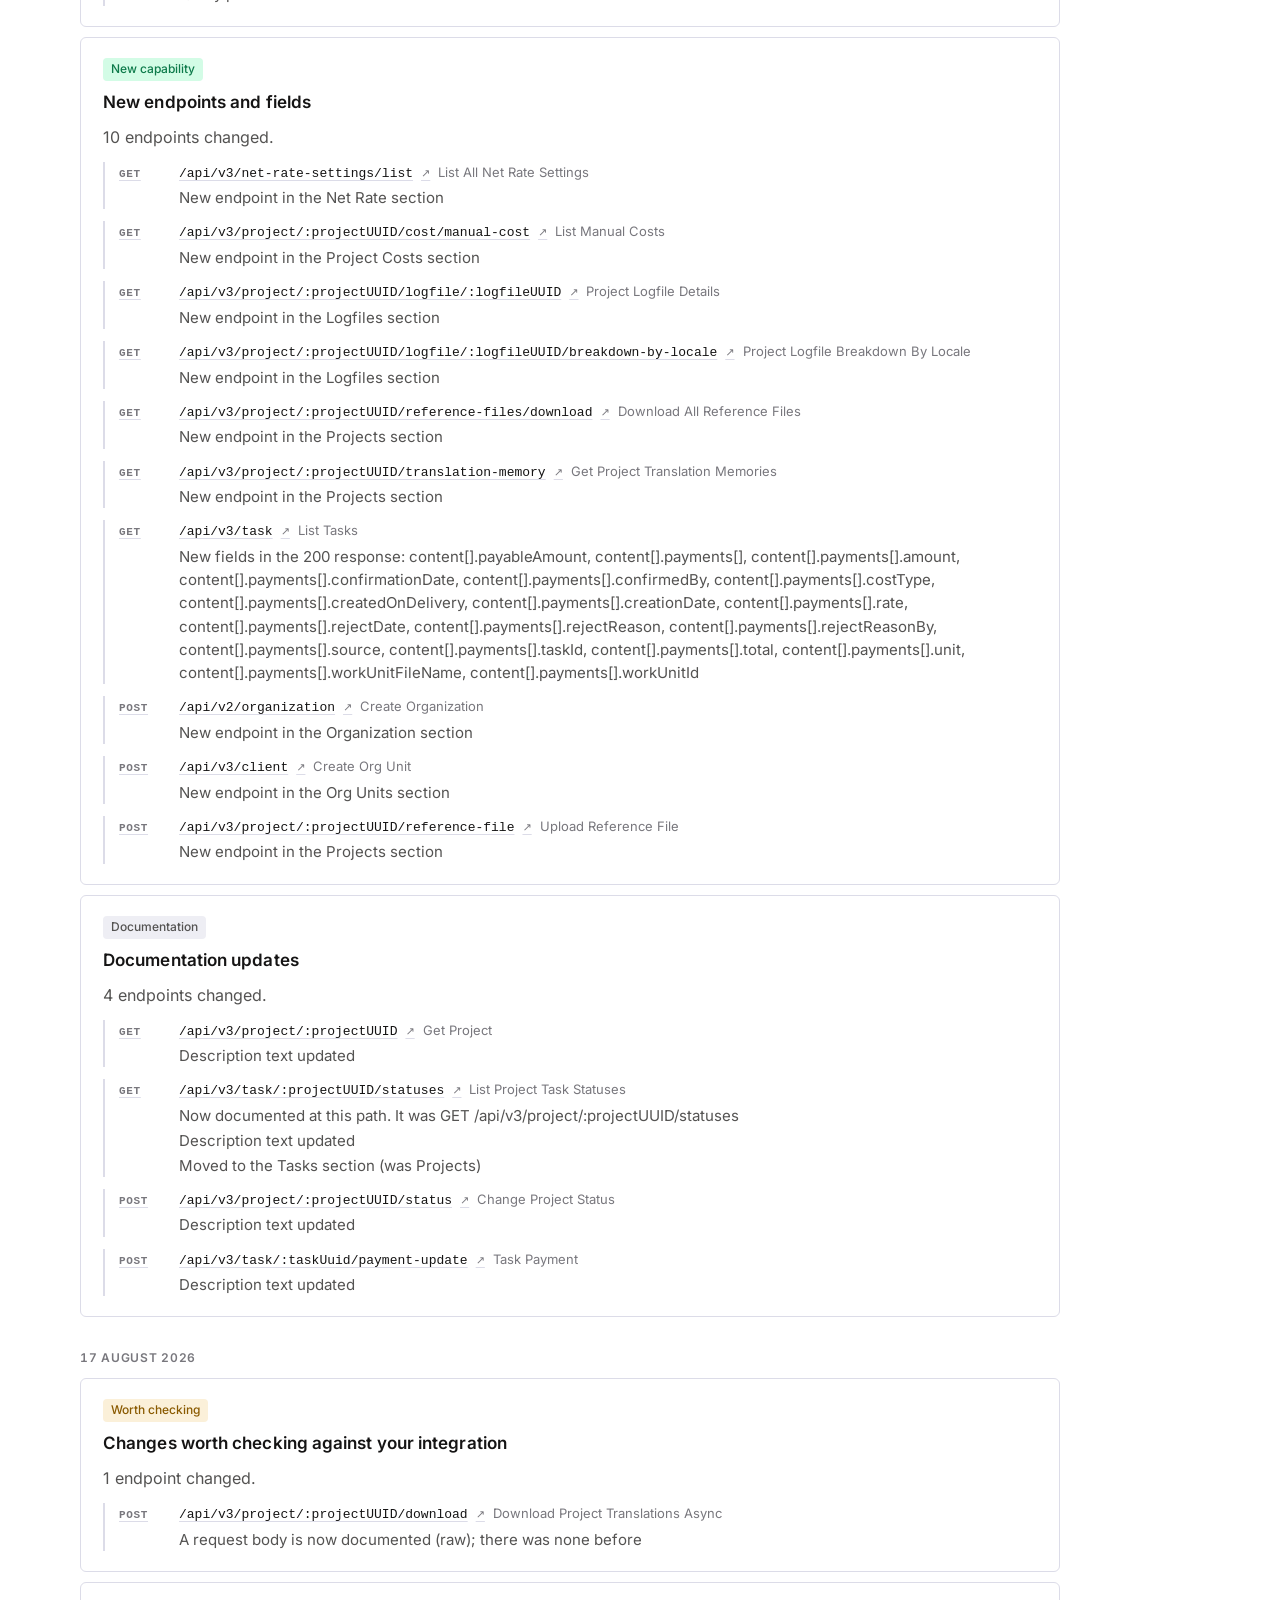
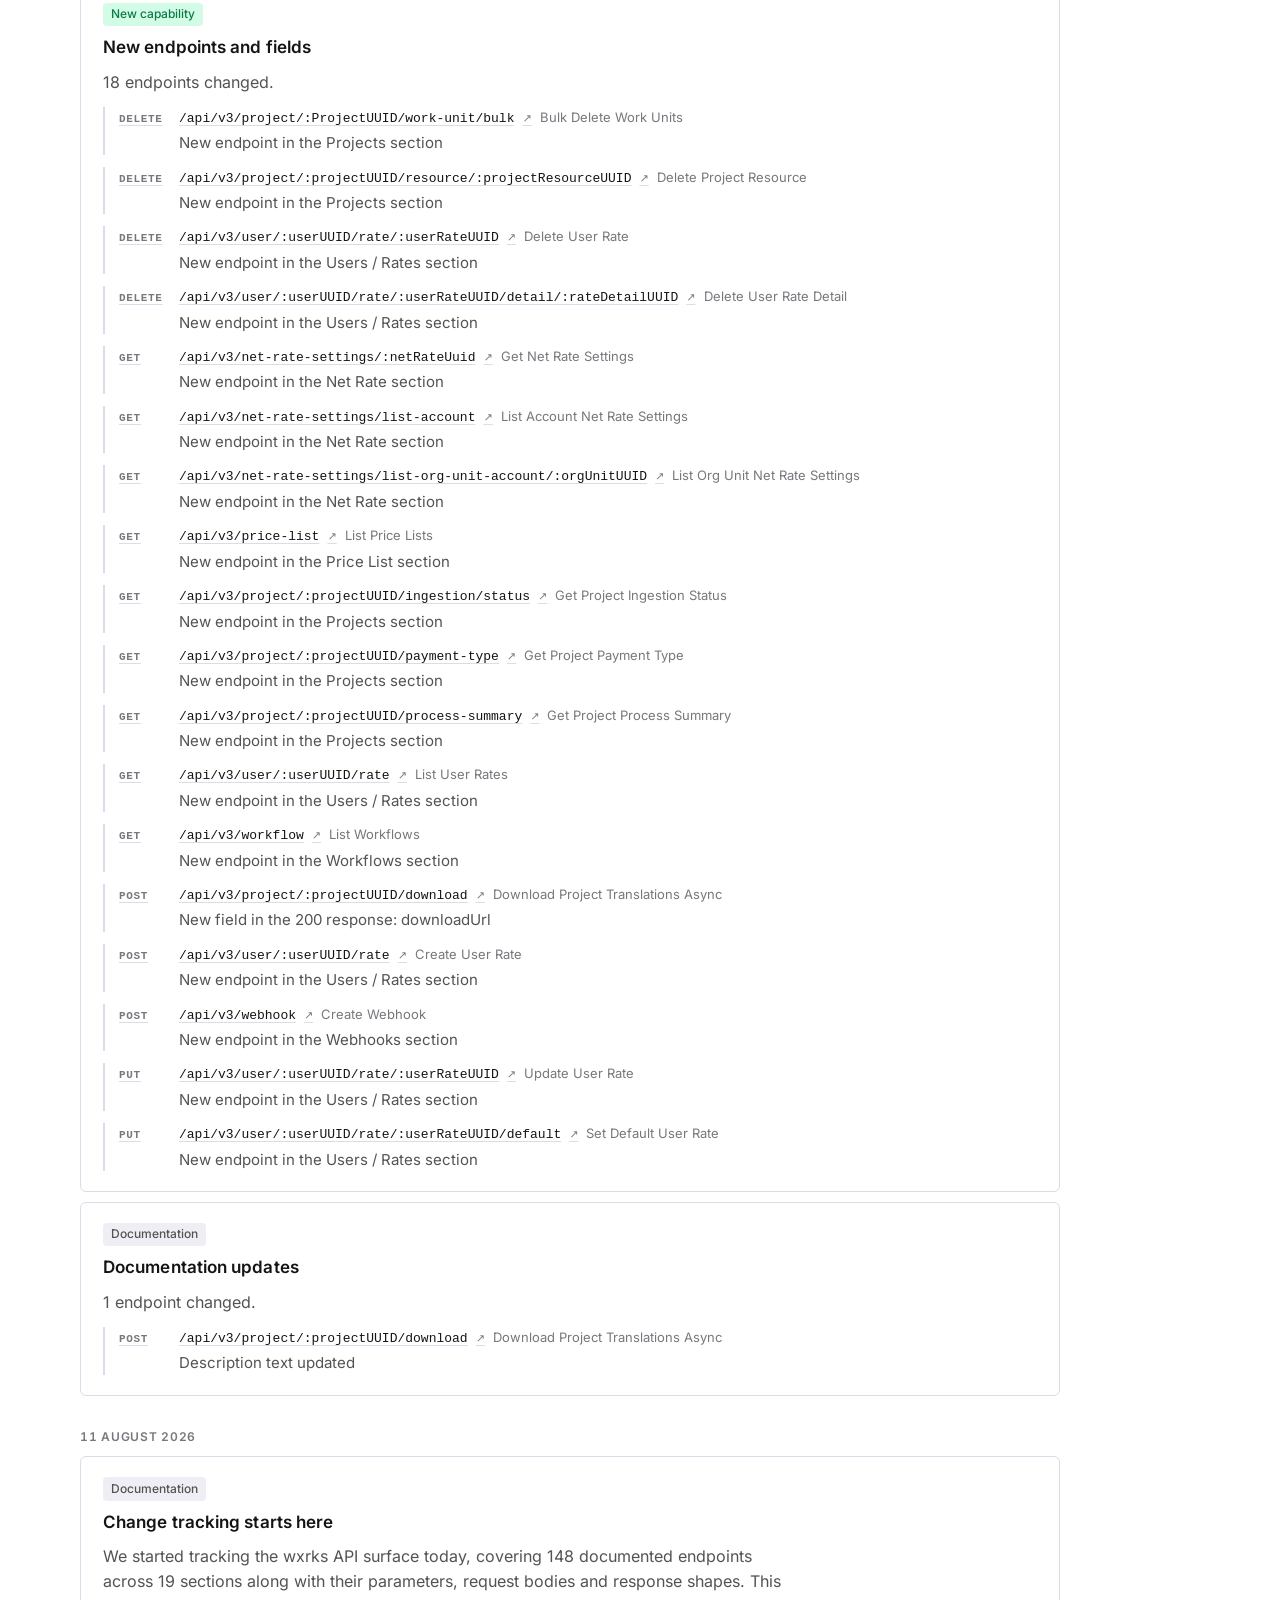
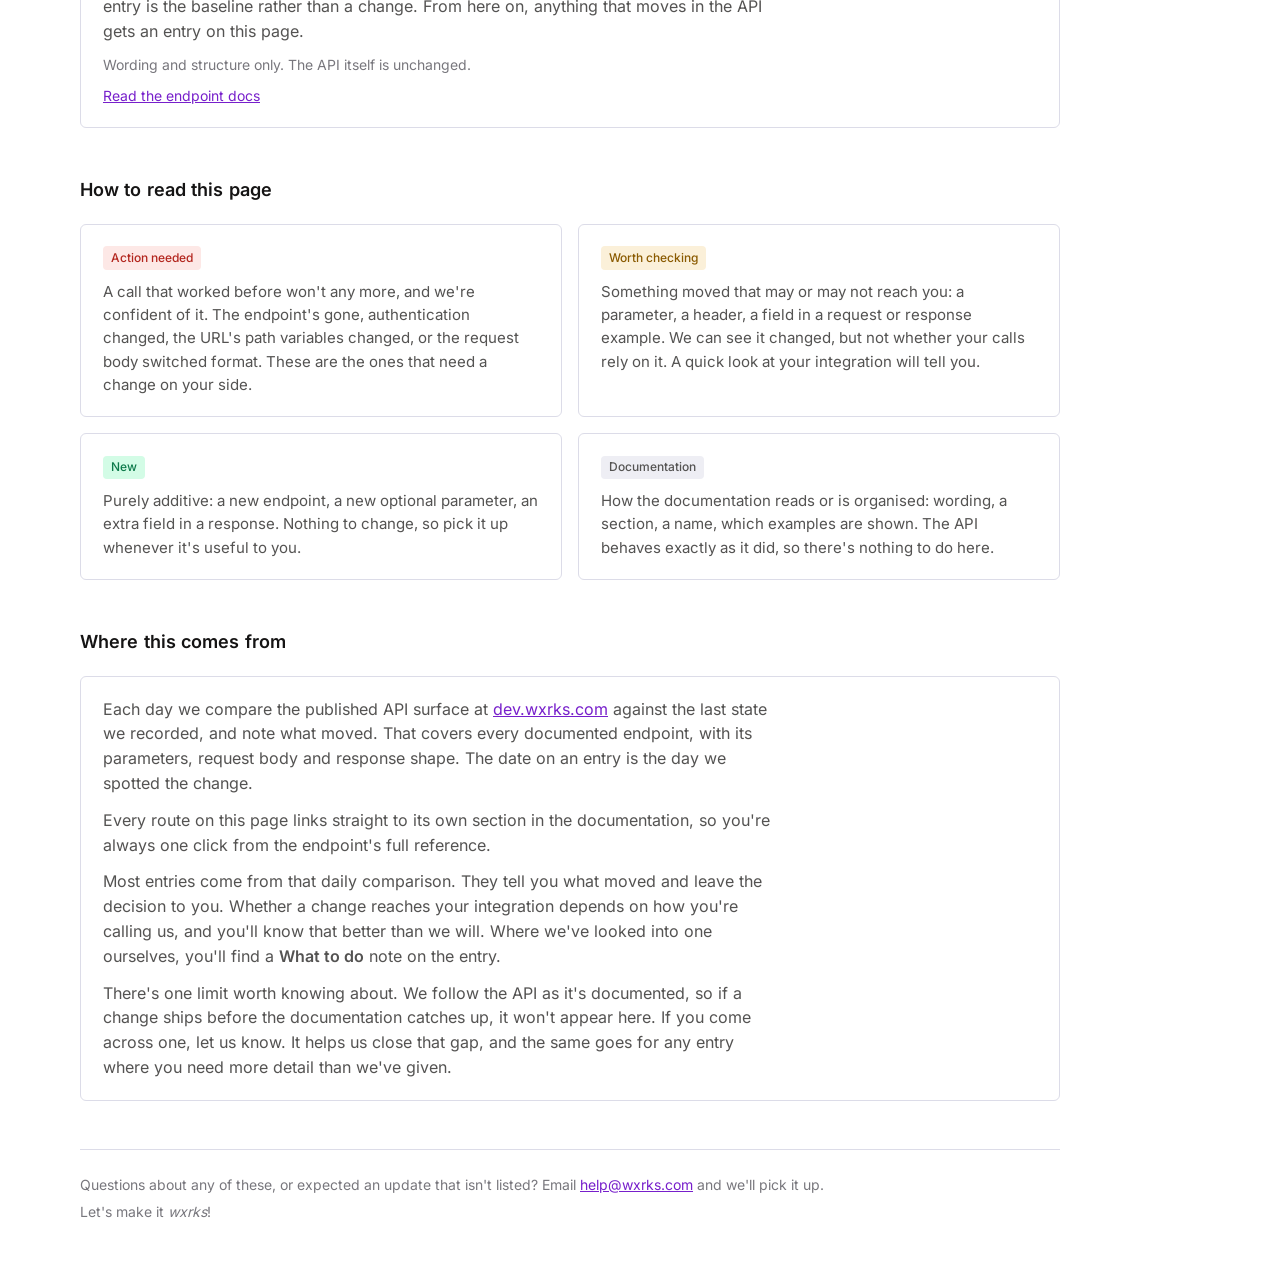
==== commit b3789268: "Checked the API docs on 2026-09-09, no change" ====
--- a/index.html
+++ b/index.html
@@ -11,7 +11,7 @@
 <meta property="og:description" content="Track every update to the wxrks API and keep your integration on the latest version.">
 <meta property="og:type" content="website">
 <meta name="robots" content="index, follow">
-<!-- Generated by tools/api-tracker/apitrack.py. Last checked 8 September 2026. -->
+<!-- Generated by tools/api-tracker/apitrack.py. Last checked 9 September 2026. -->
 </head>
 <body>
 <title>wxrks API changes</title>
@@ -593,7 +593,7 @@
           <span id="verdict">No updates need action</span>
         </span>
         <span class="spacer"></span>
-        <span class="aside">178 endpoints tracked · checked 8 September 2026</span>
+        <span class="aside">178 endpoints tracked · checked 9 September 2026</span>
       </div>
 
       <div class="feed" id="feed">
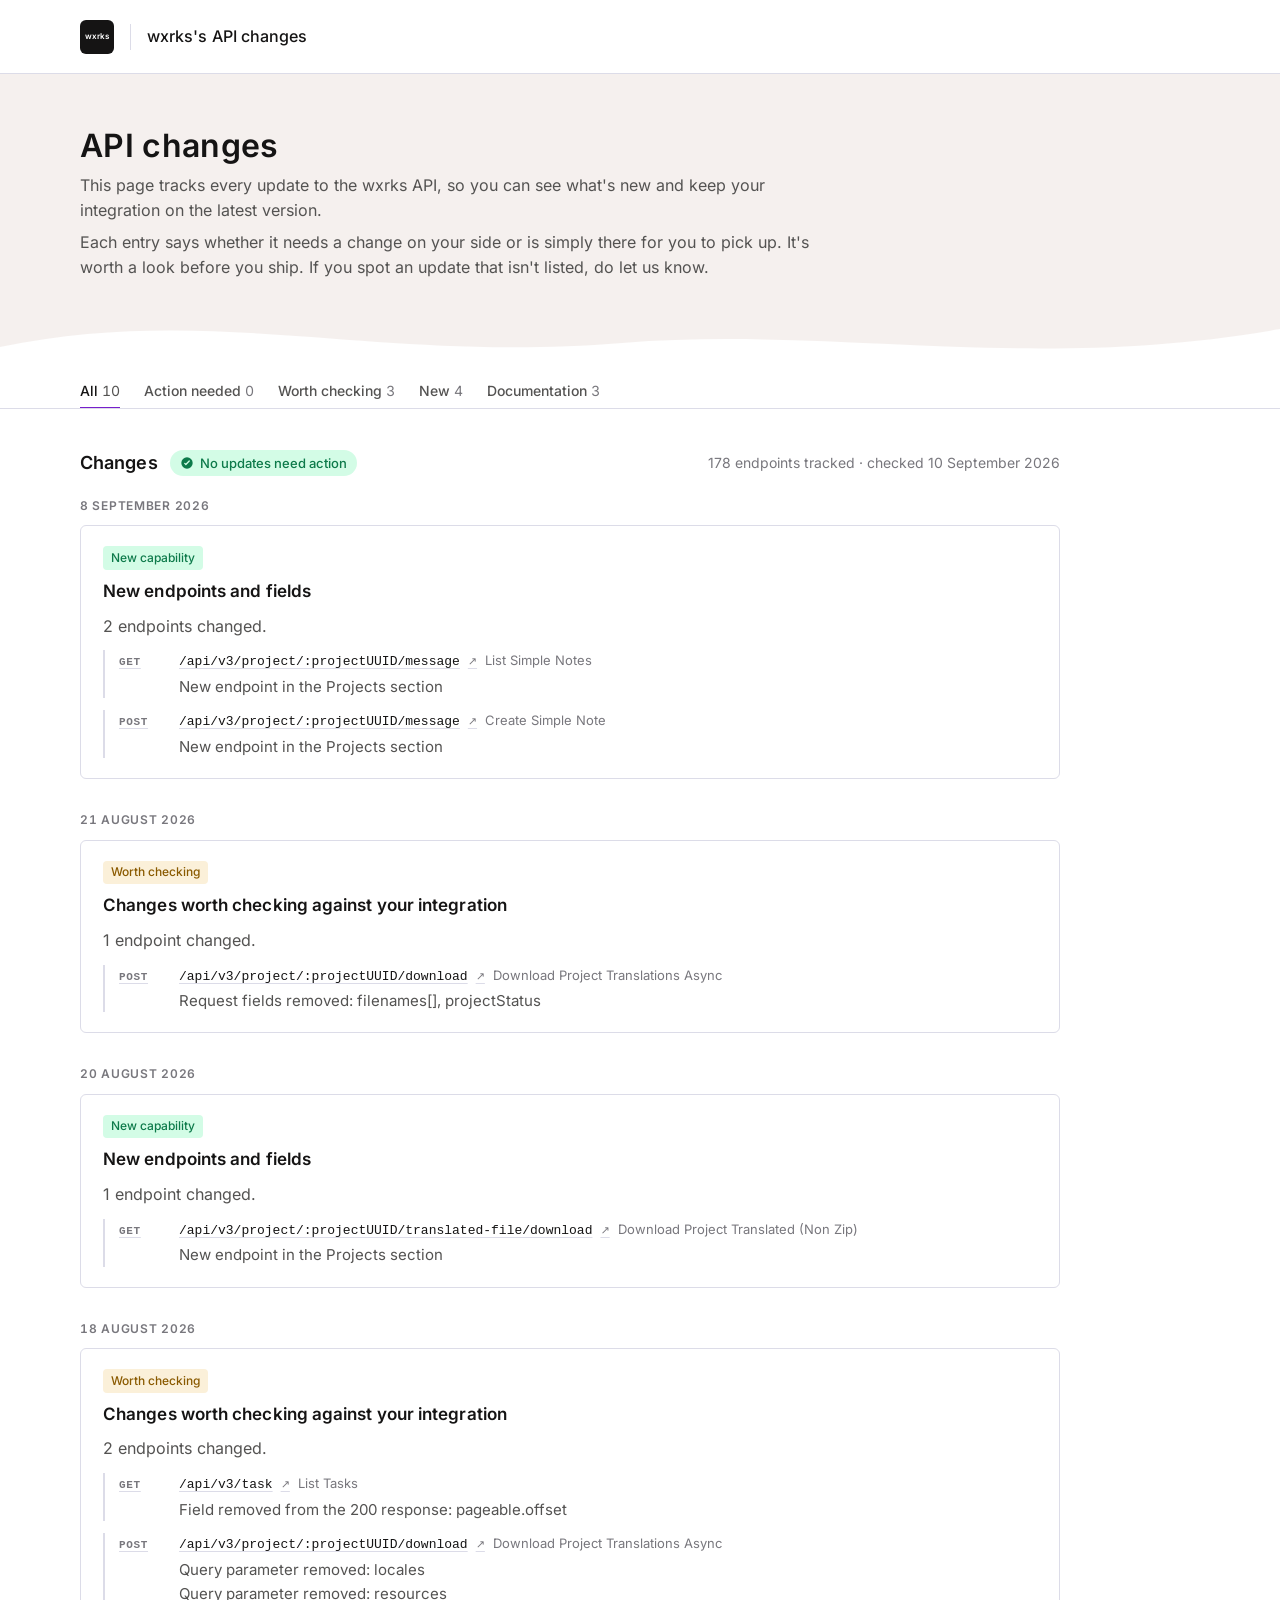
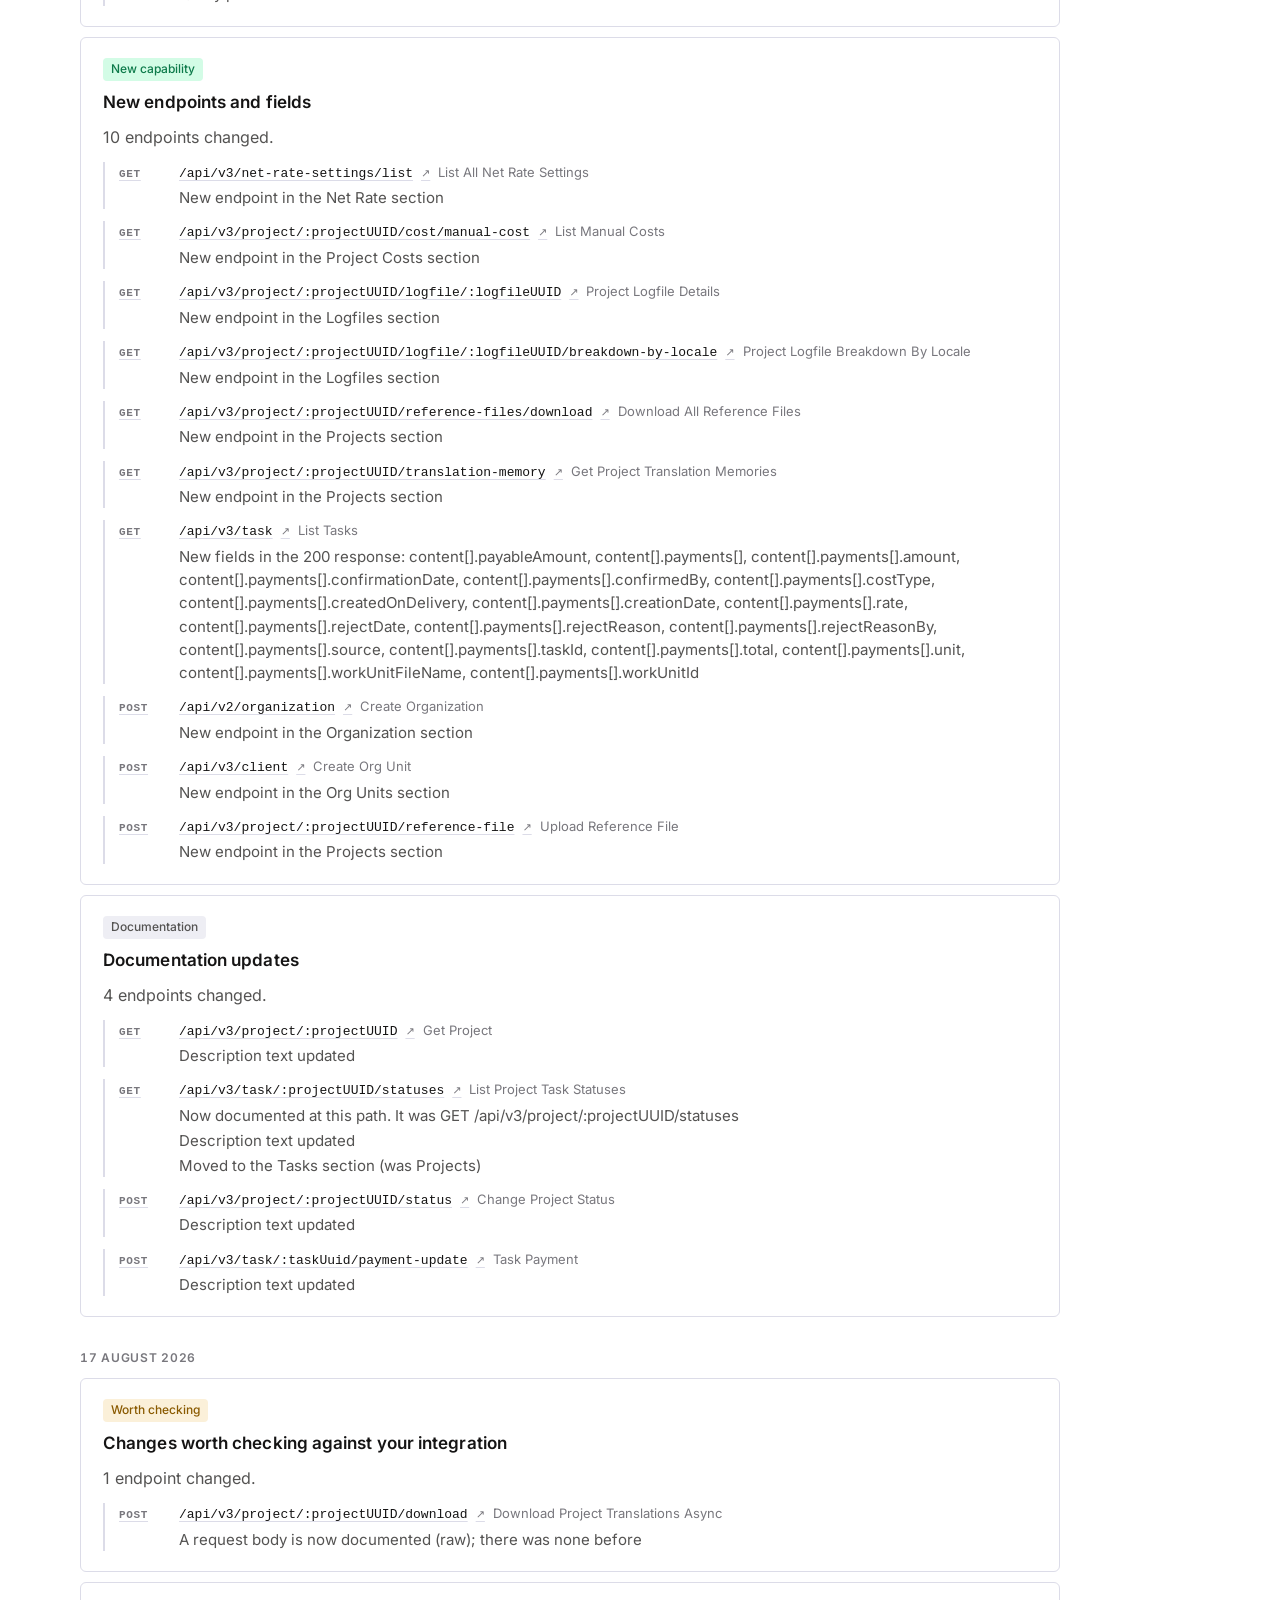
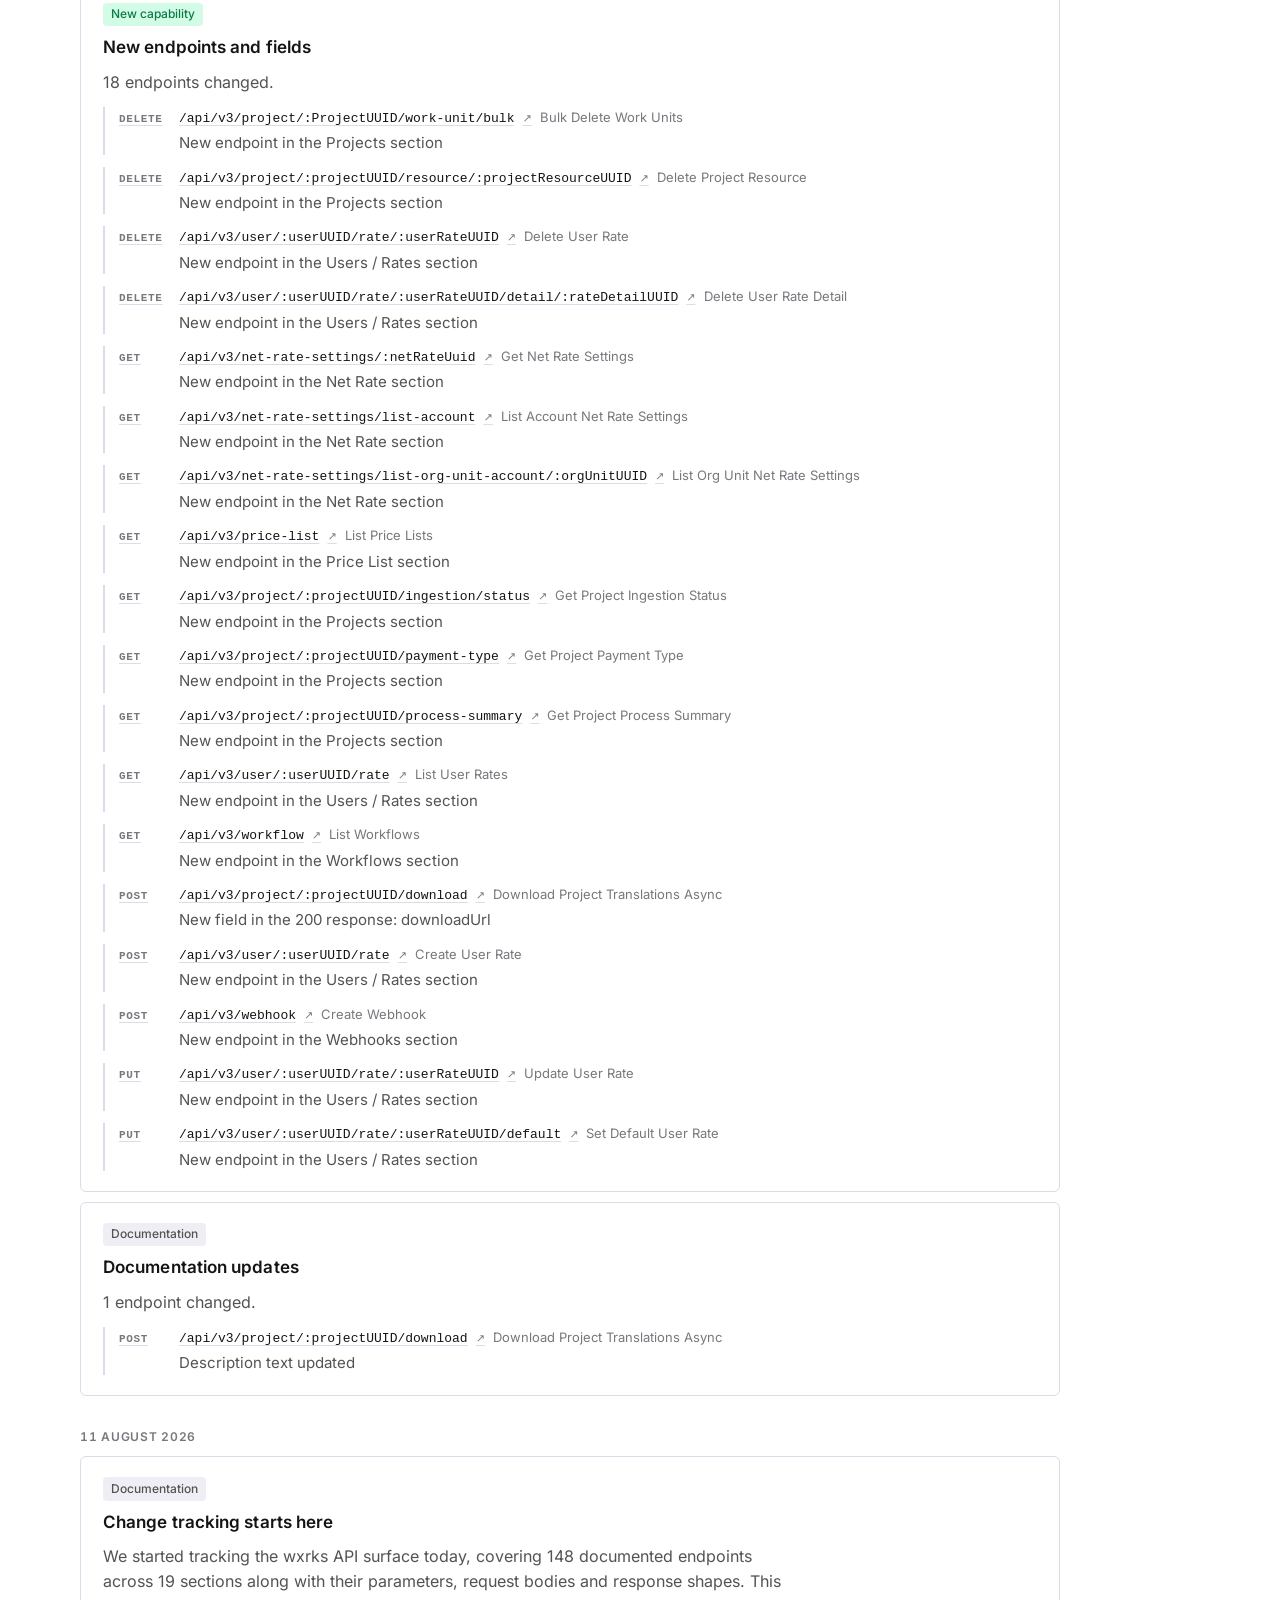
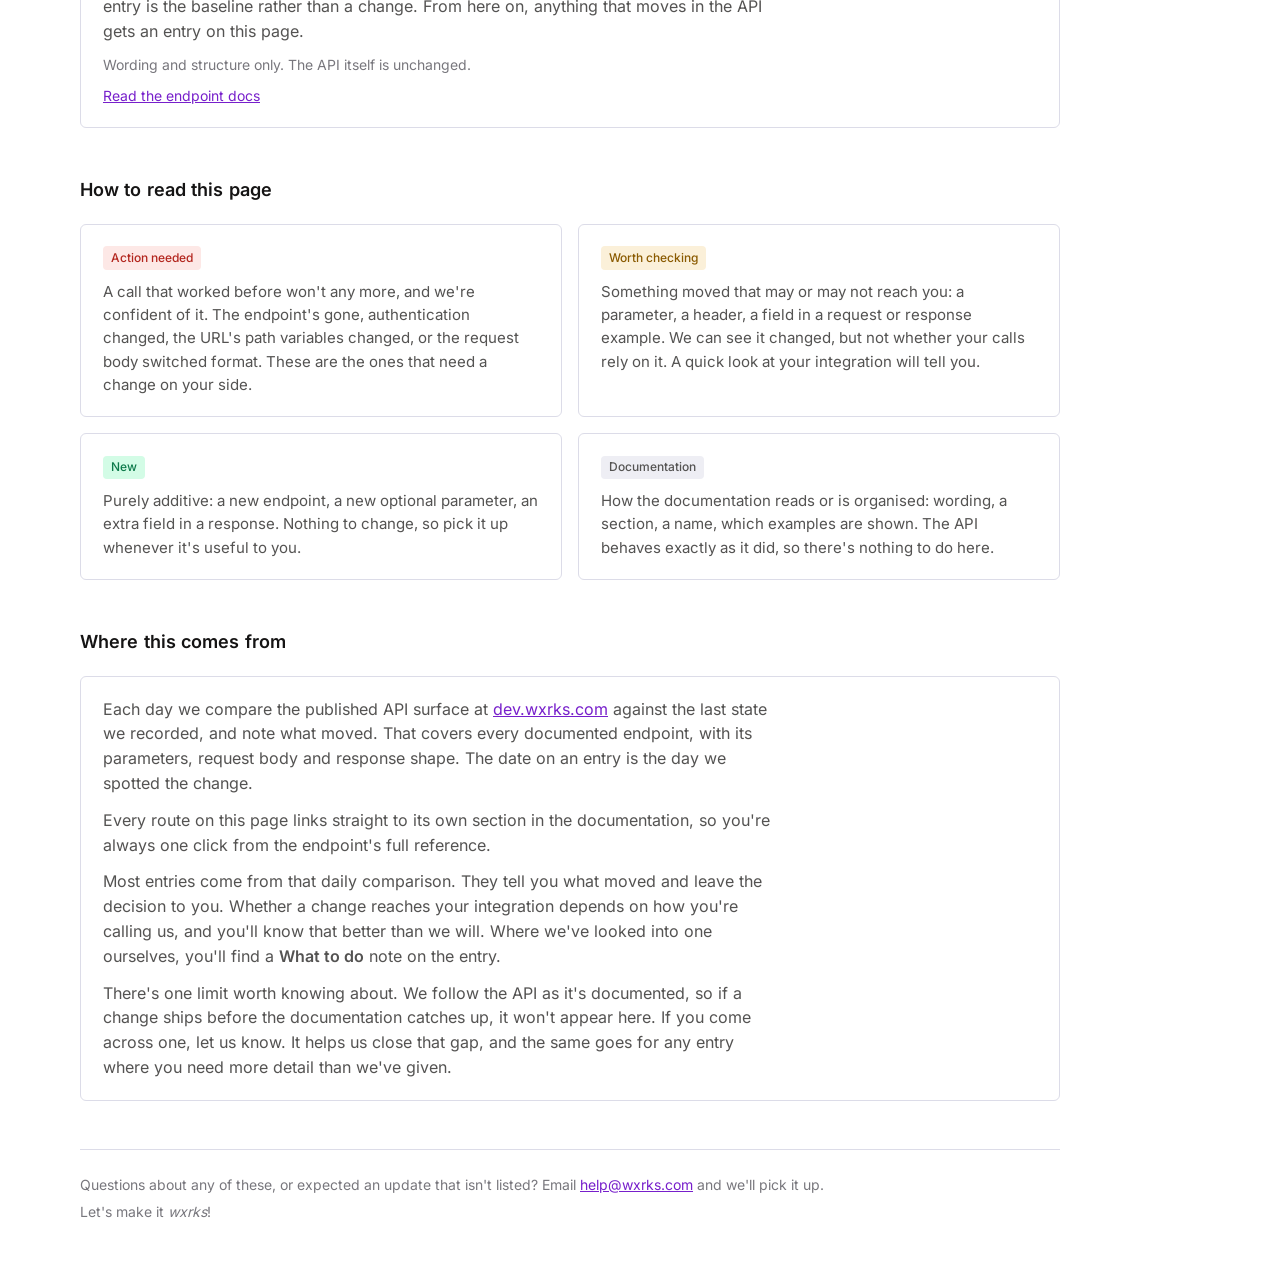
==== commit e5abdbf7: "Checked the API docs on 2026-09-10, no change" ====
--- a/index.html
+++ b/index.html
@@ -11,7 +11,7 @@
 <meta property="og:description" content="Track every update to the wxrks API and keep your integration on the latest version.">
 <meta property="og:type" content="website">
 <meta name="robots" content="index, follow">
-<!-- Generated by tools/api-tracker/apitrack.py. Last checked 9 September 2026. -->
+<!-- Generated by tools/api-tracker/apitrack.py. Last checked 10 September 2026. -->
 </head>
 <body>
 <title>wxrks API changes</title>
@@ -593,7 +593,7 @@
           <span id="verdict">No updates need action</span>
         </span>
         <span class="spacer"></span>
-        <span class="aside">178 endpoints tracked · checked 9 September 2026</span>
+        <span class="aside">178 endpoints tracked · checked 10 September 2026</span>
       </div>
 
       <div class="feed" id="feed">
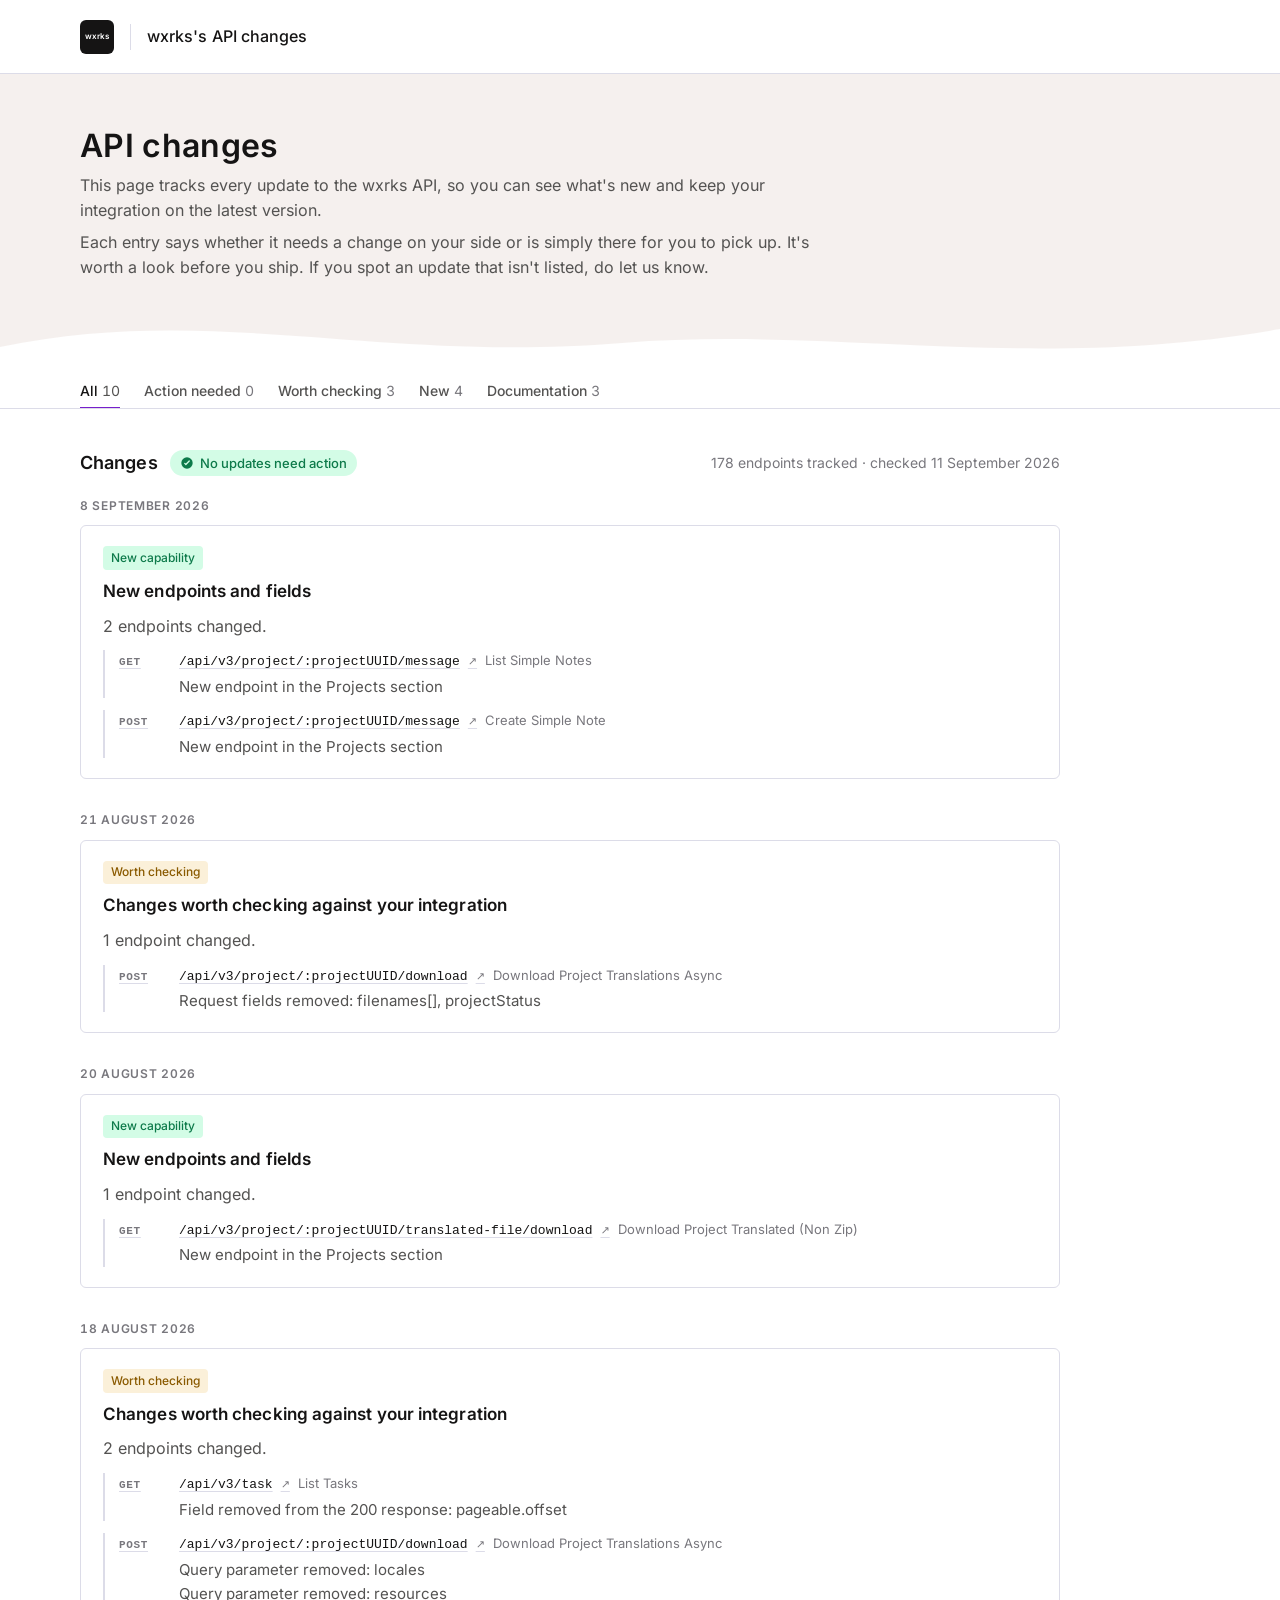
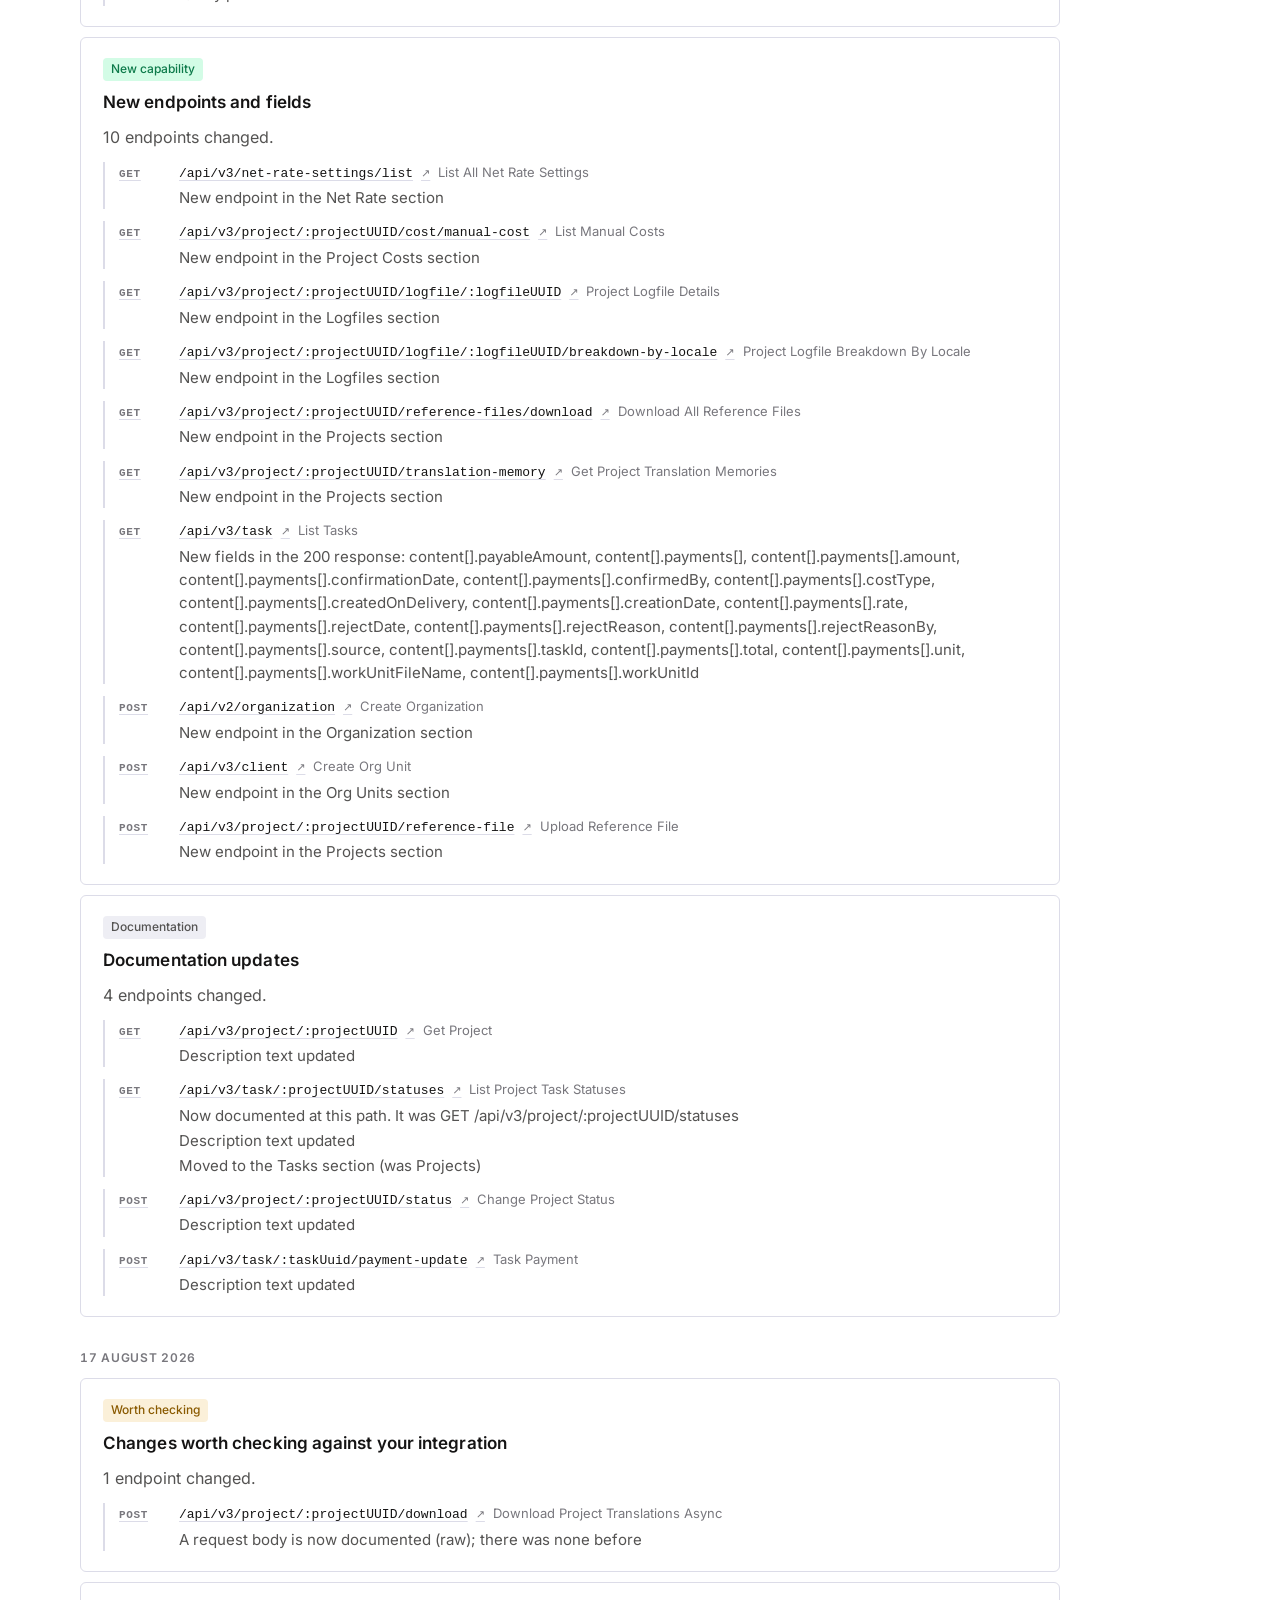
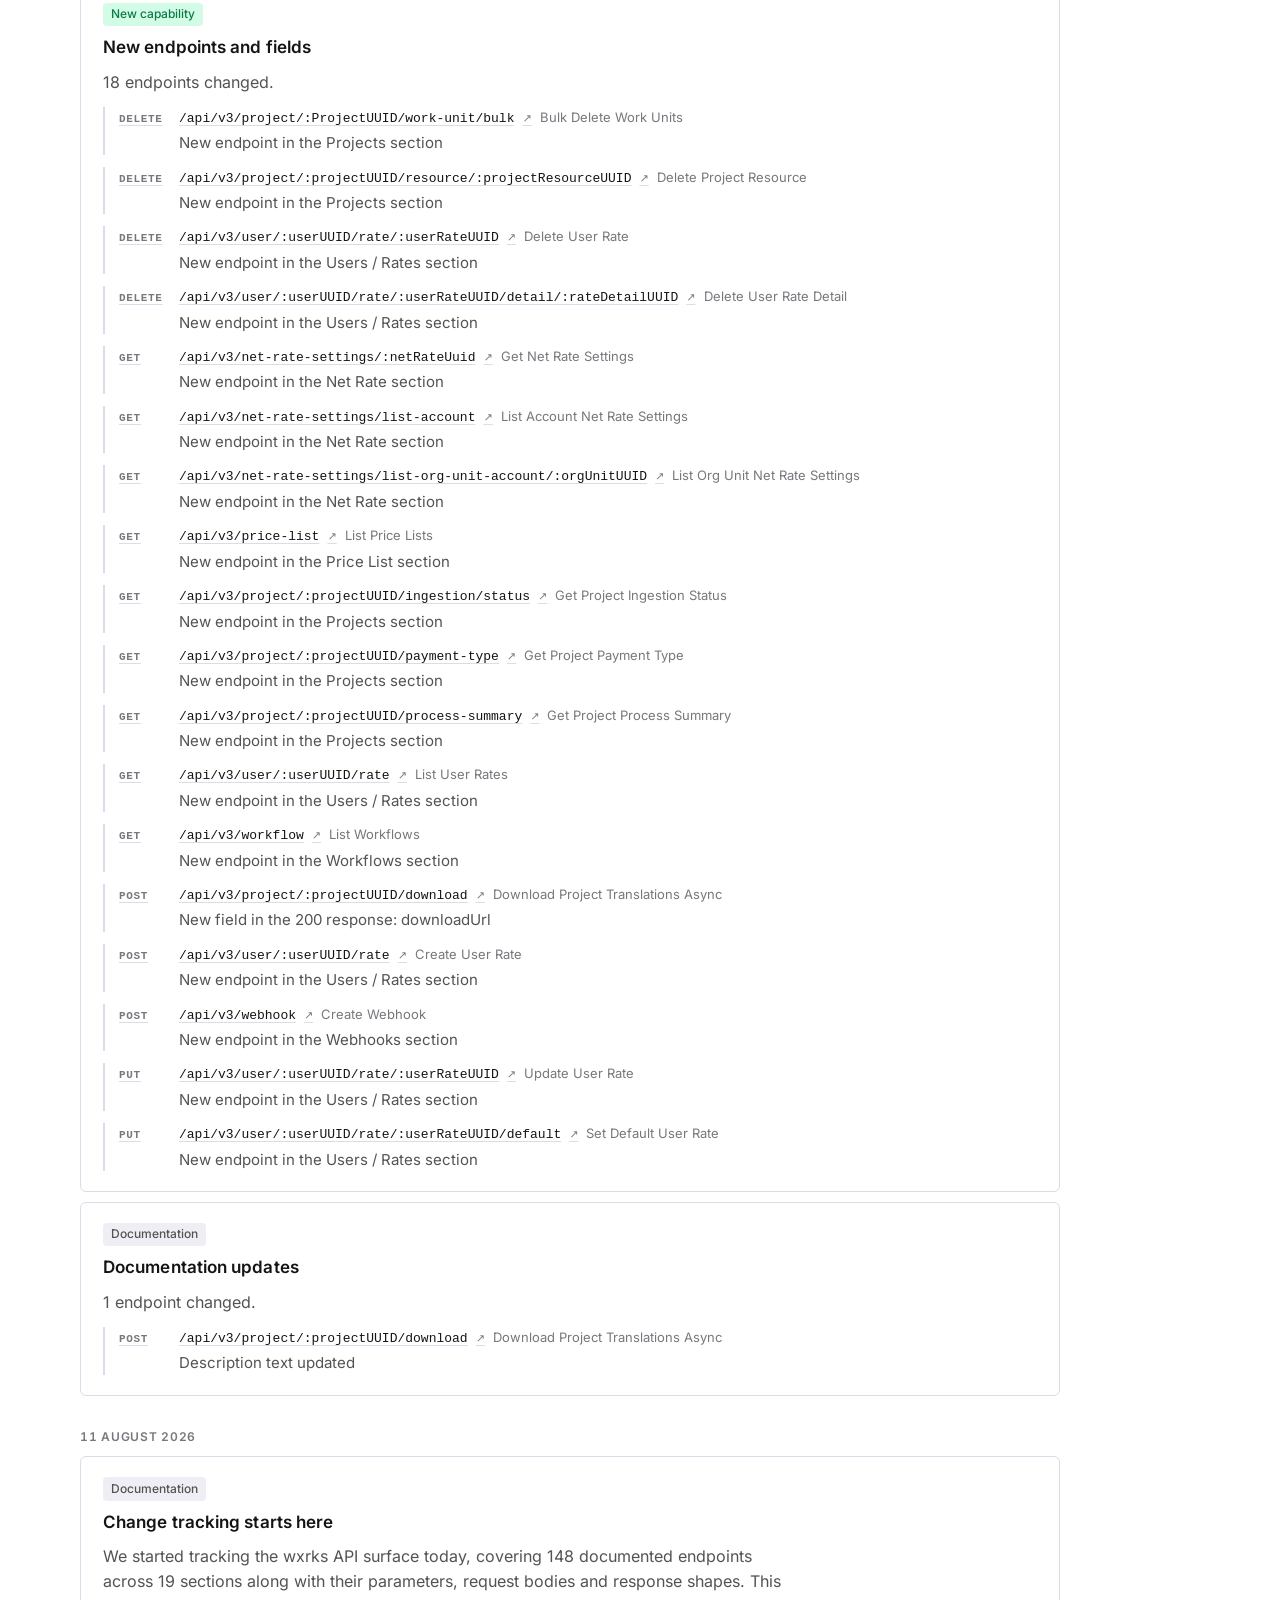
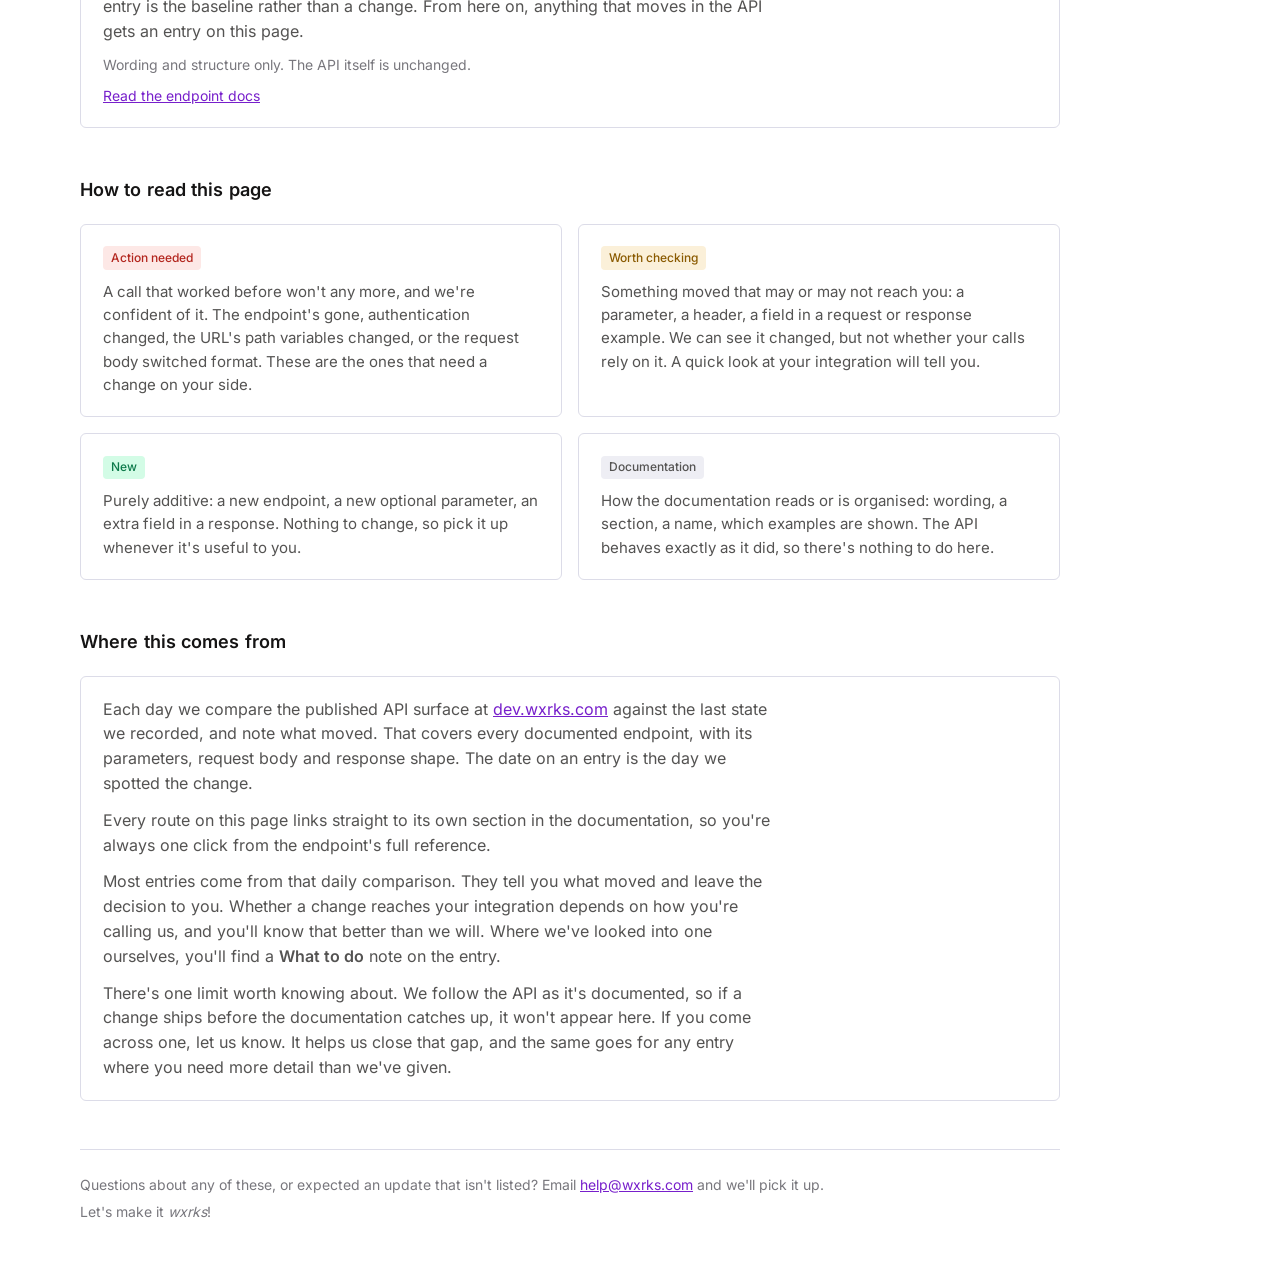
==== commit 102ba30a: "Checked the API docs on 2026-09-11, no change" ====
--- a/index.html
+++ b/index.html
@@ -11,7 +11,7 @@
 <meta property="og:description" content="Track every update to the wxrks API and keep your integration on the latest version.">
 <meta property="og:type" content="website">
 <meta name="robots" content="index, follow">
-<!-- Generated by tools/api-tracker/apitrack.py. Last checked 10 September 2026. -->
+<!-- Generated by tools/api-tracker/apitrack.py. Last checked 11 September 2026. -->
 </head>
 <body>
 <title>wxrks API changes</title>
@@ -593,7 +593,7 @@
           <span id="verdict">No updates need action</span>
         </span>
         <span class="spacer"></span>
-        <span class="aside">178 endpoints tracked · checked 10 September 2026</span>
+        <span class="aside">178 endpoints tracked · checked 11 September 2026</span>
       </div>
 
       <div class="feed" id="feed">
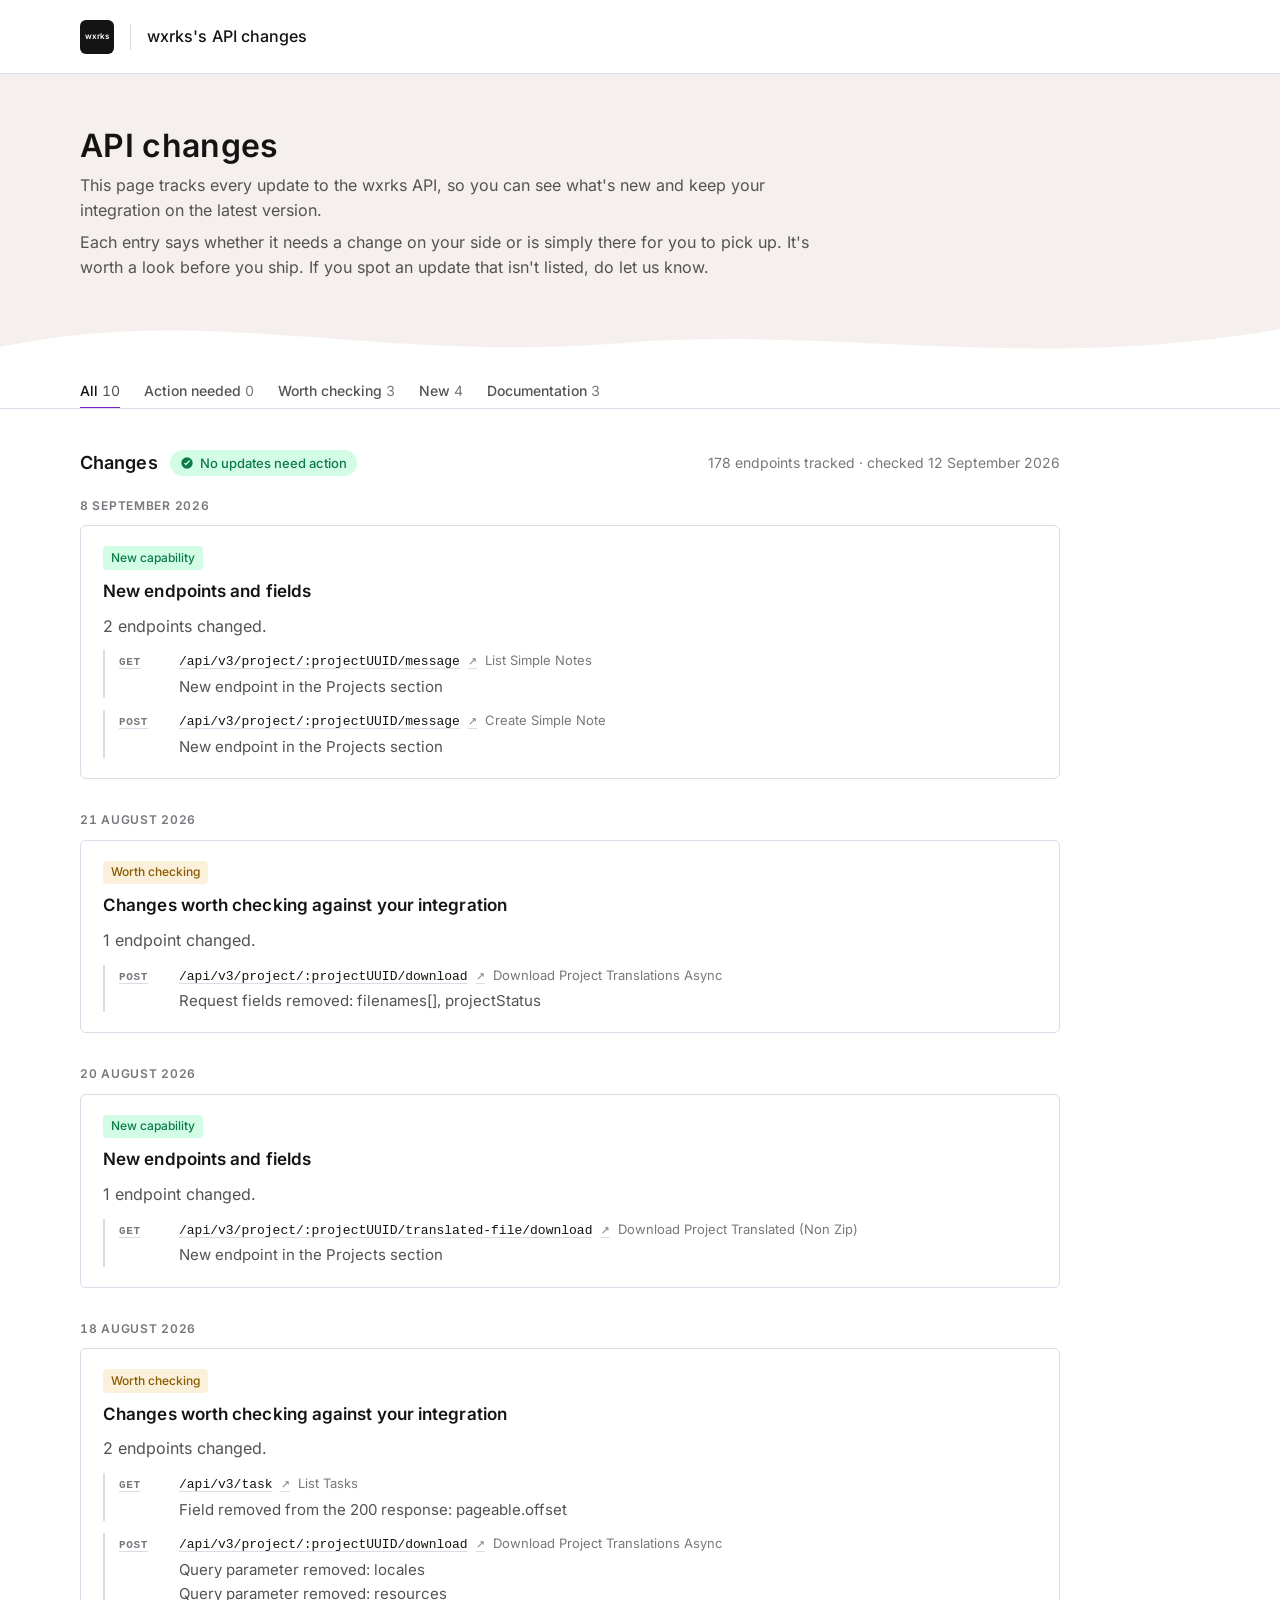
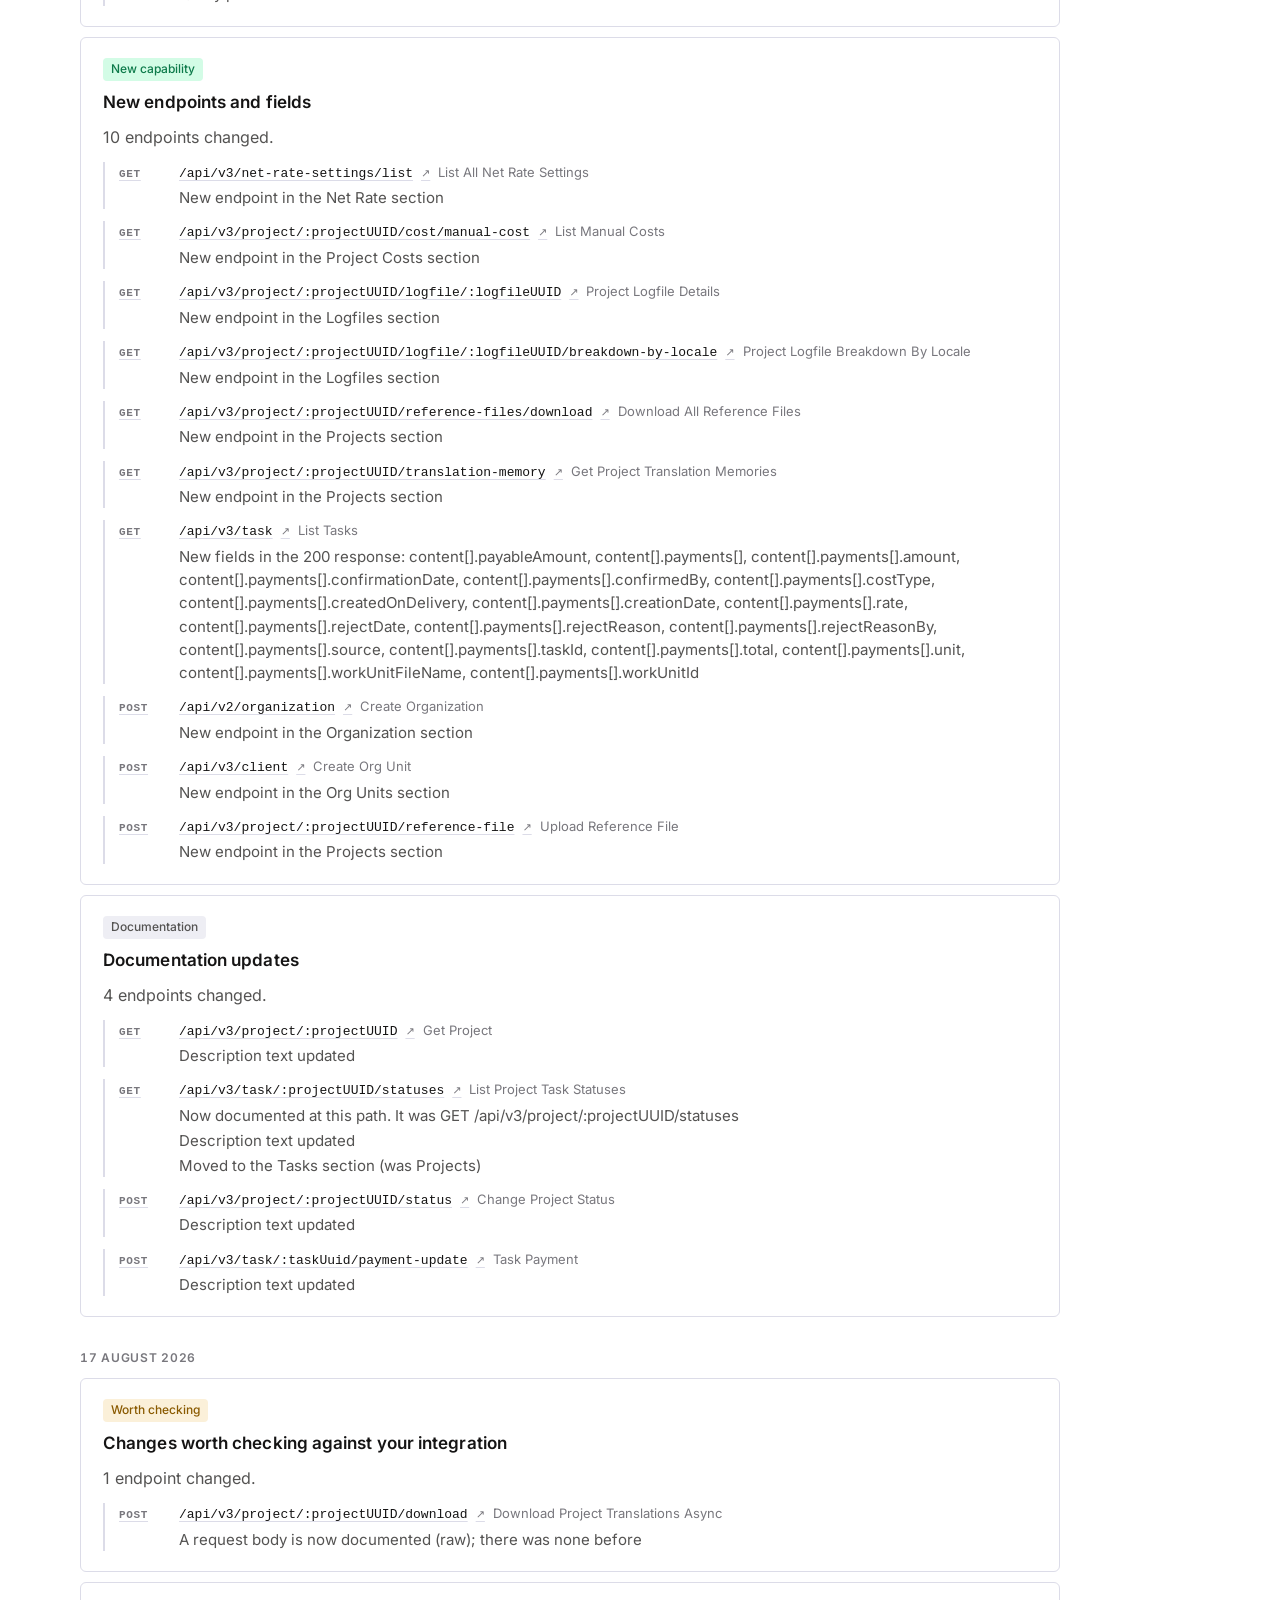
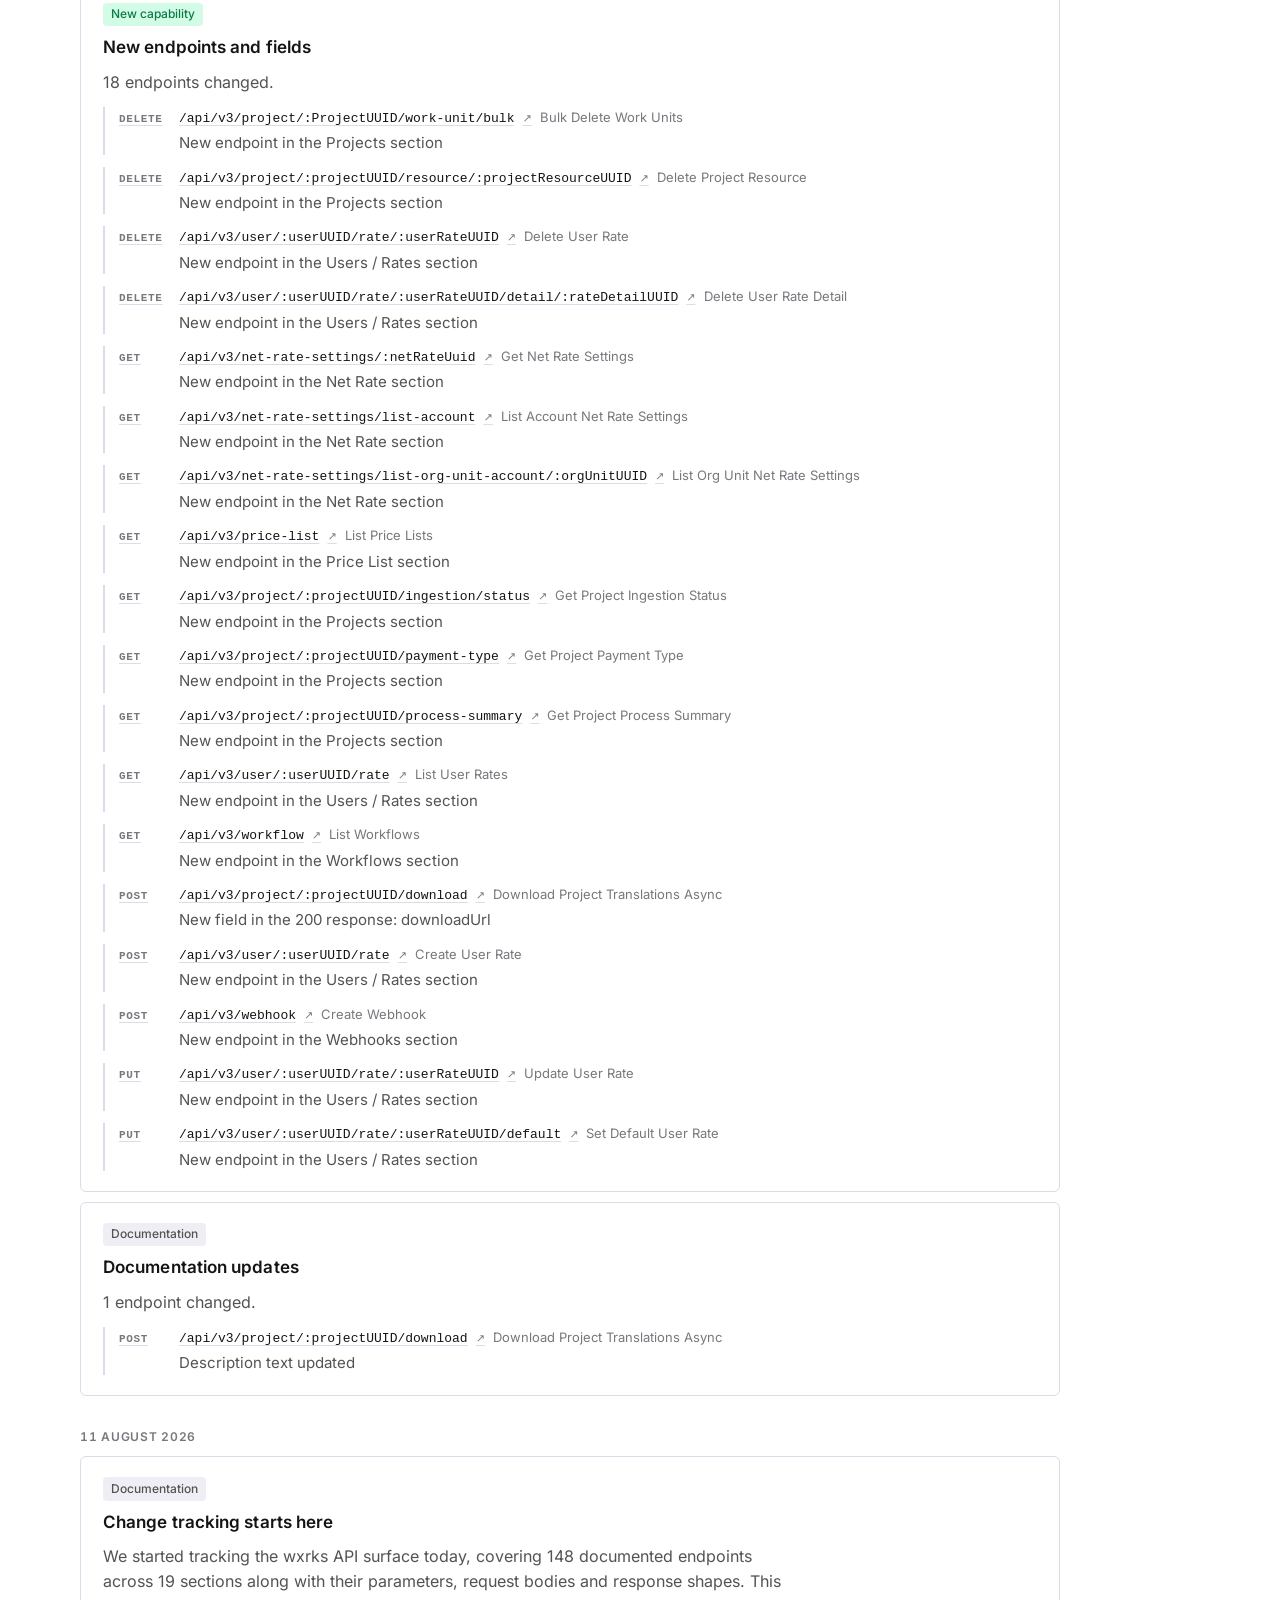
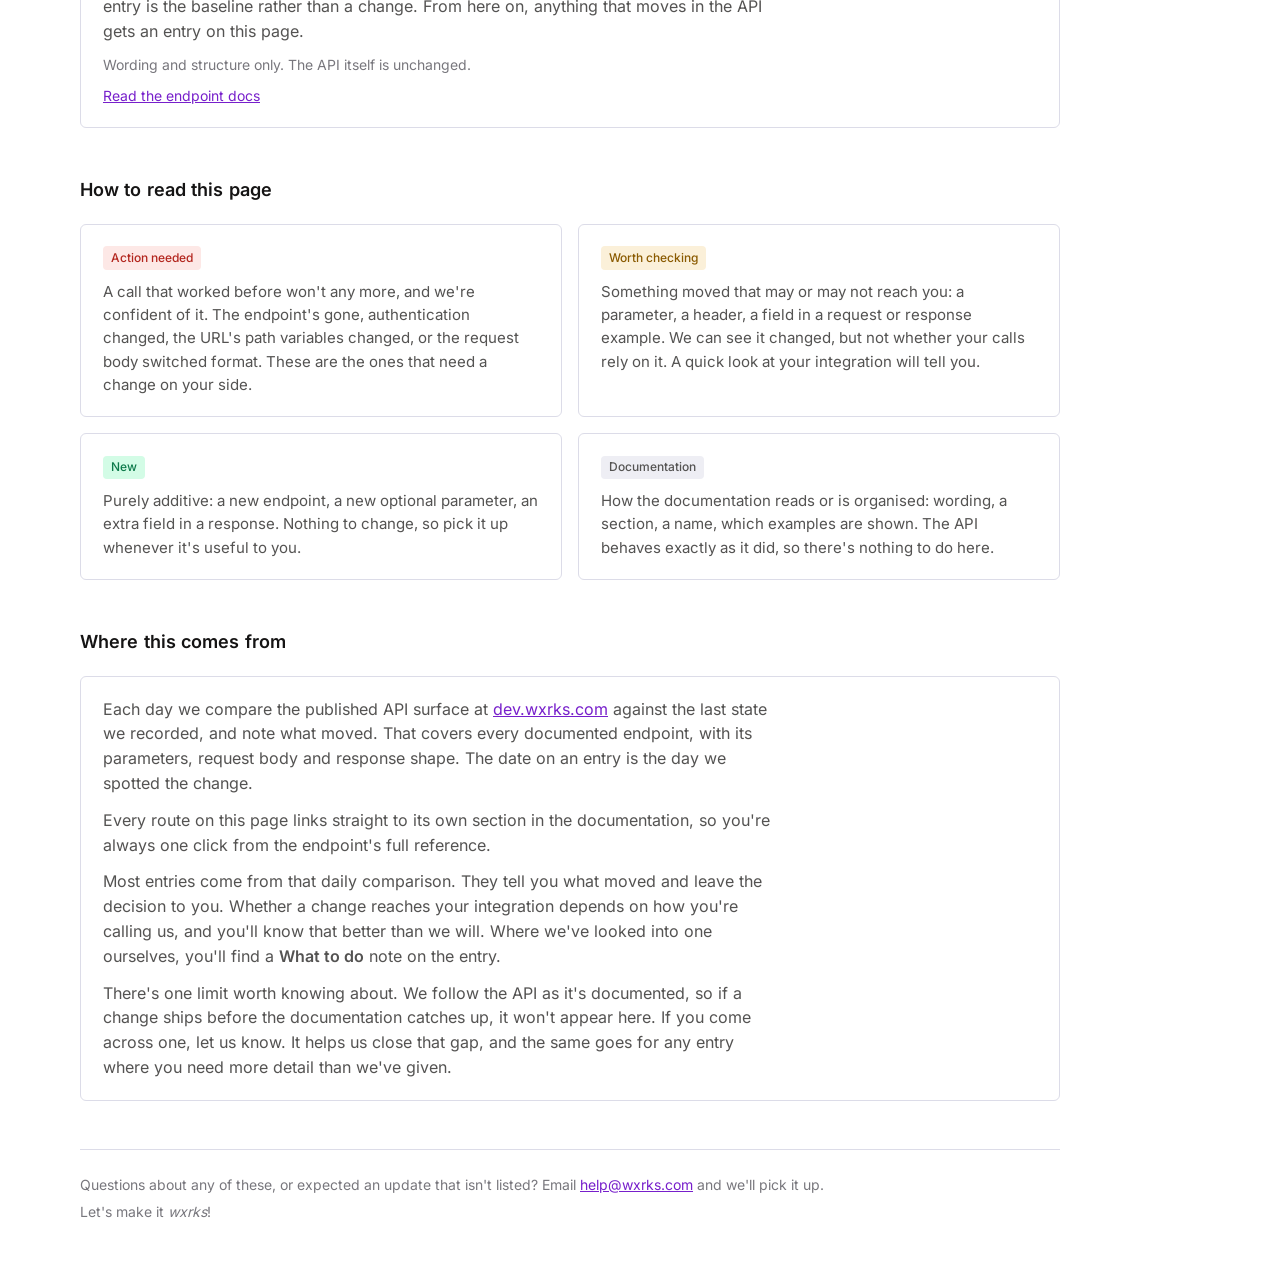
==== commit c556ecdc: "Checked the API docs on 2026-09-12, no change" ====
--- a/index.html
+++ b/index.html
@@ -11,7 +11,7 @@
 <meta property="og:description" content="Track every update to the wxrks API and keep your integration on the latest version.">
 <meta property="og:type" content="website">
 <meta name="robots" content="index, follow">
-<!-- Generated by tools/api-tracker/apitrack.py. Last checked 11 September 2026. -->
+<!-- Generated by tools/api-tracker/apitrack.py. Last checked 12 September 2026. -->
 </head>
 <body>
 <title>wxrks API changes</title>
@@ -593,7 +593,7 @@
           <span id="verdict">No updates need action</span>
         </span>
         <span class="spacer"></span>
-        <span class="aside">178 endpoints tracked · checked 11 September 2026</span>
+        <span class="aside">178 endpoints tracked · checked 12 September 2026</span>
       </div>
 
       <div class="feed" id="feed">
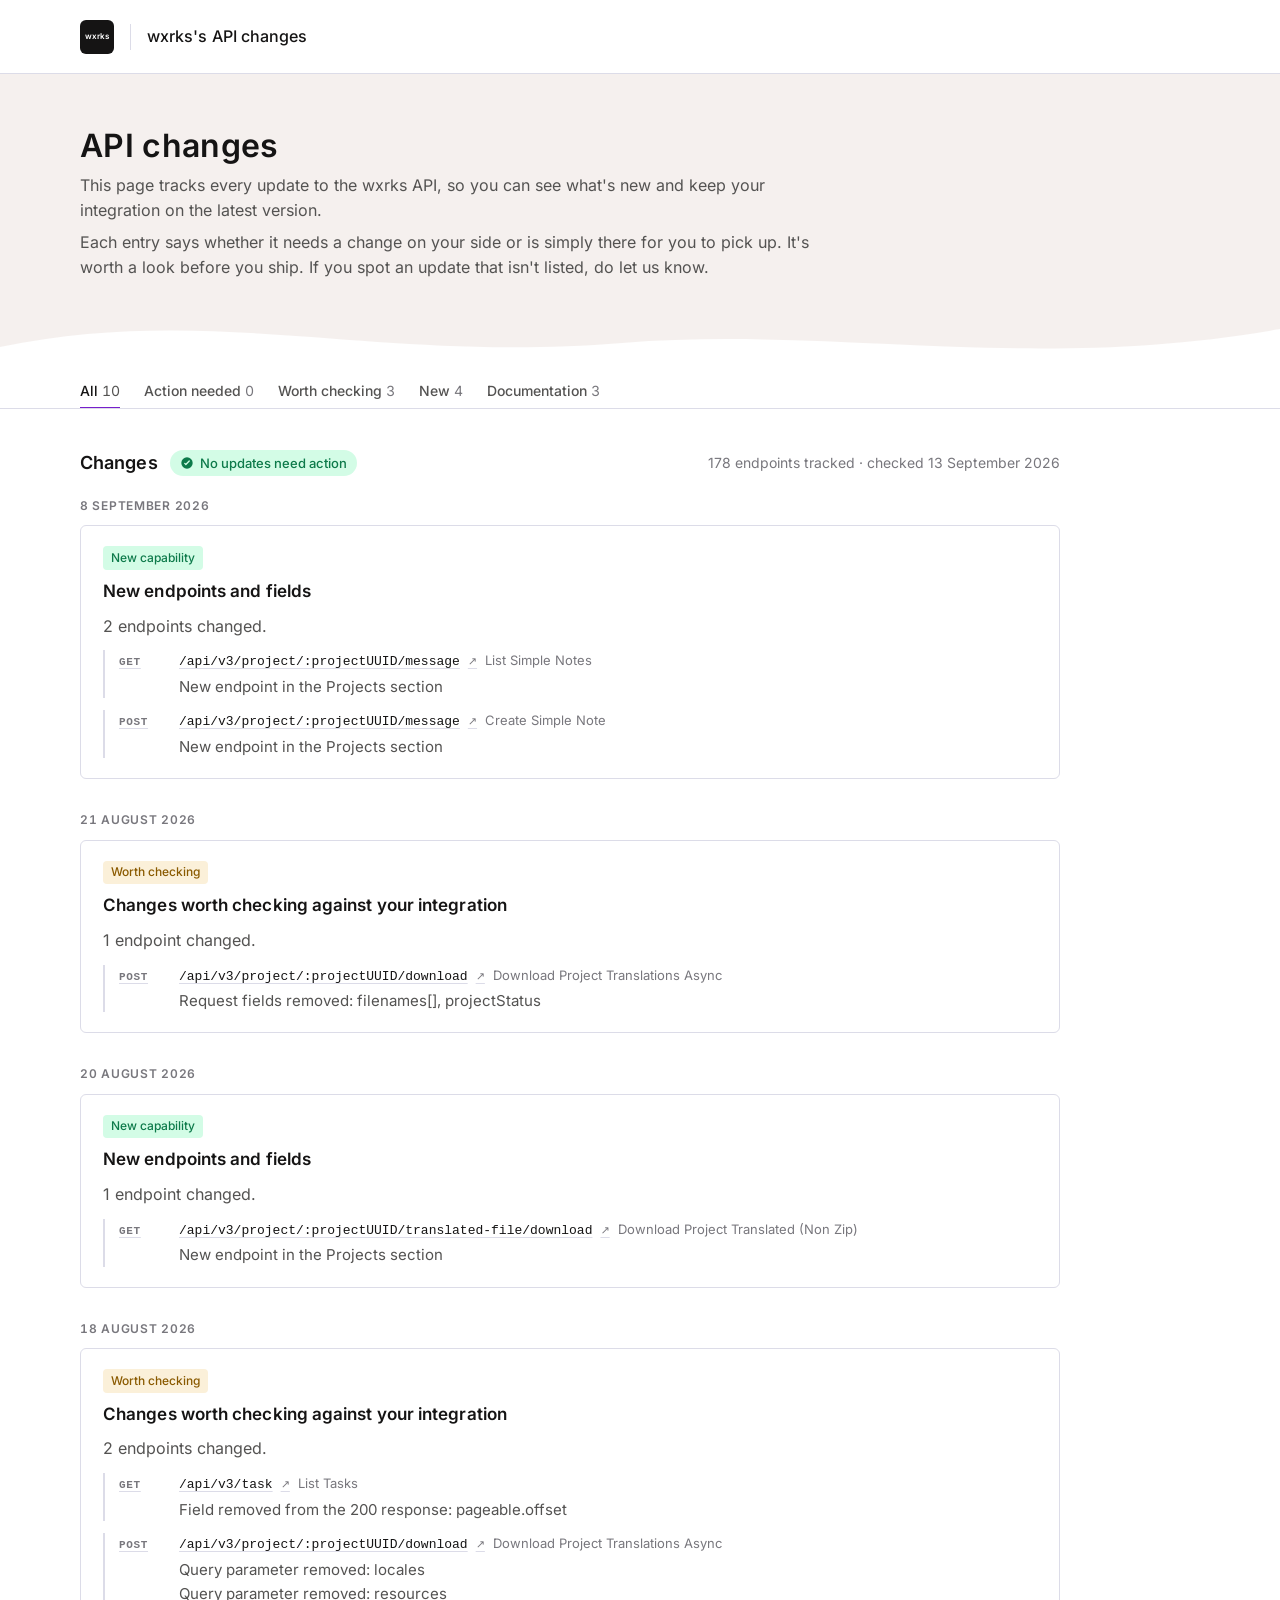
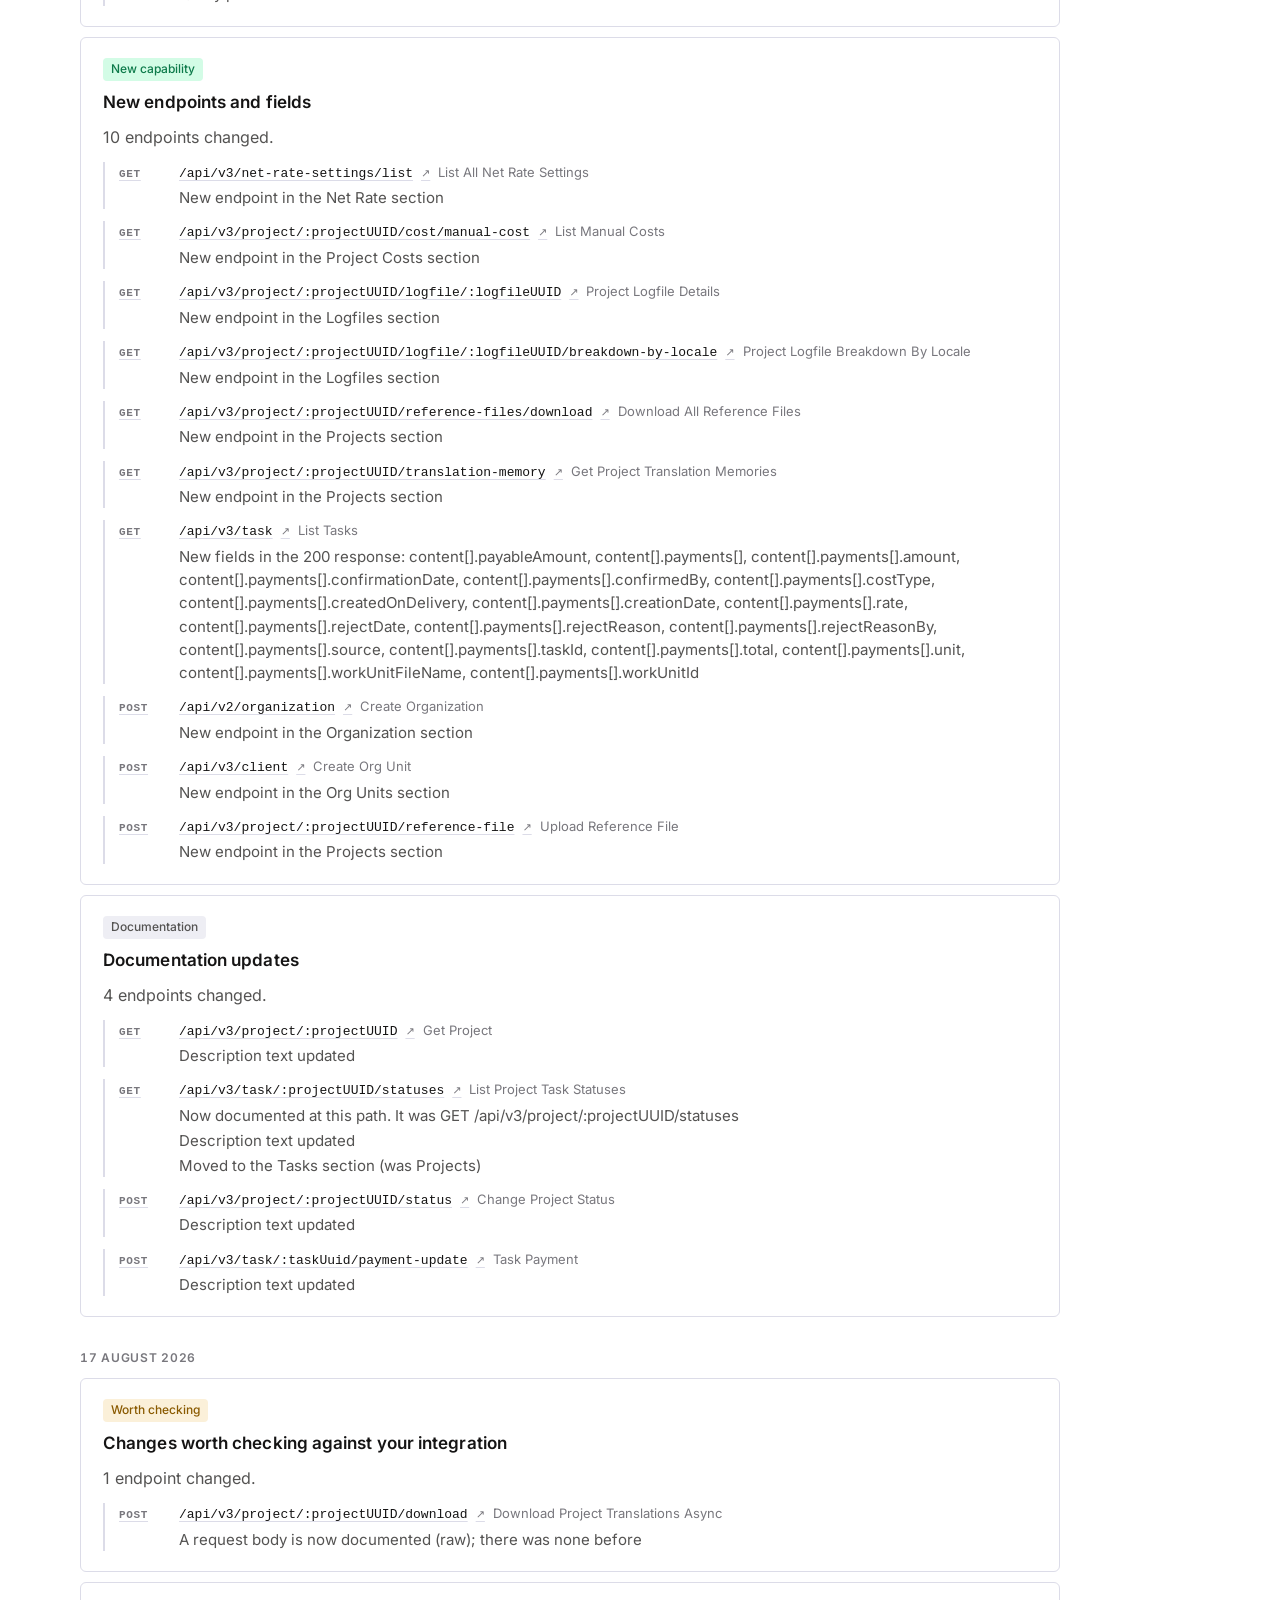
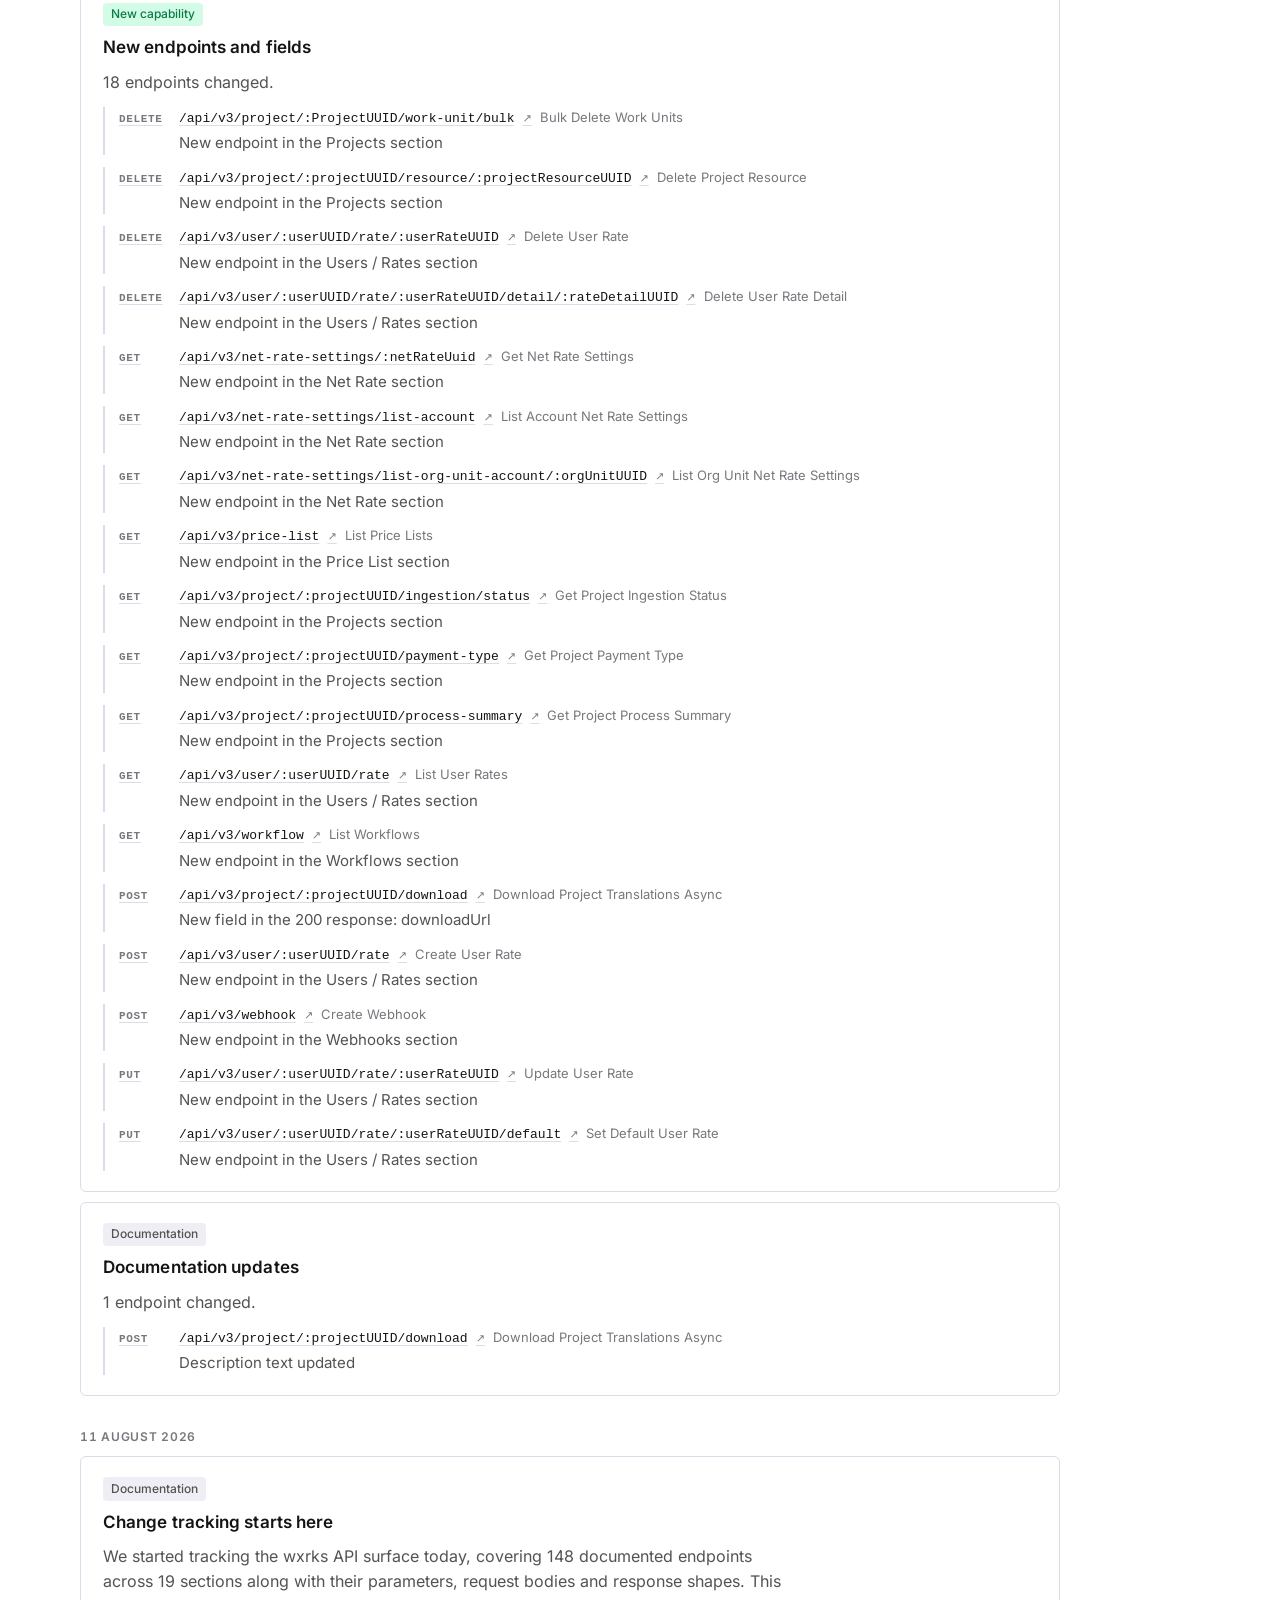
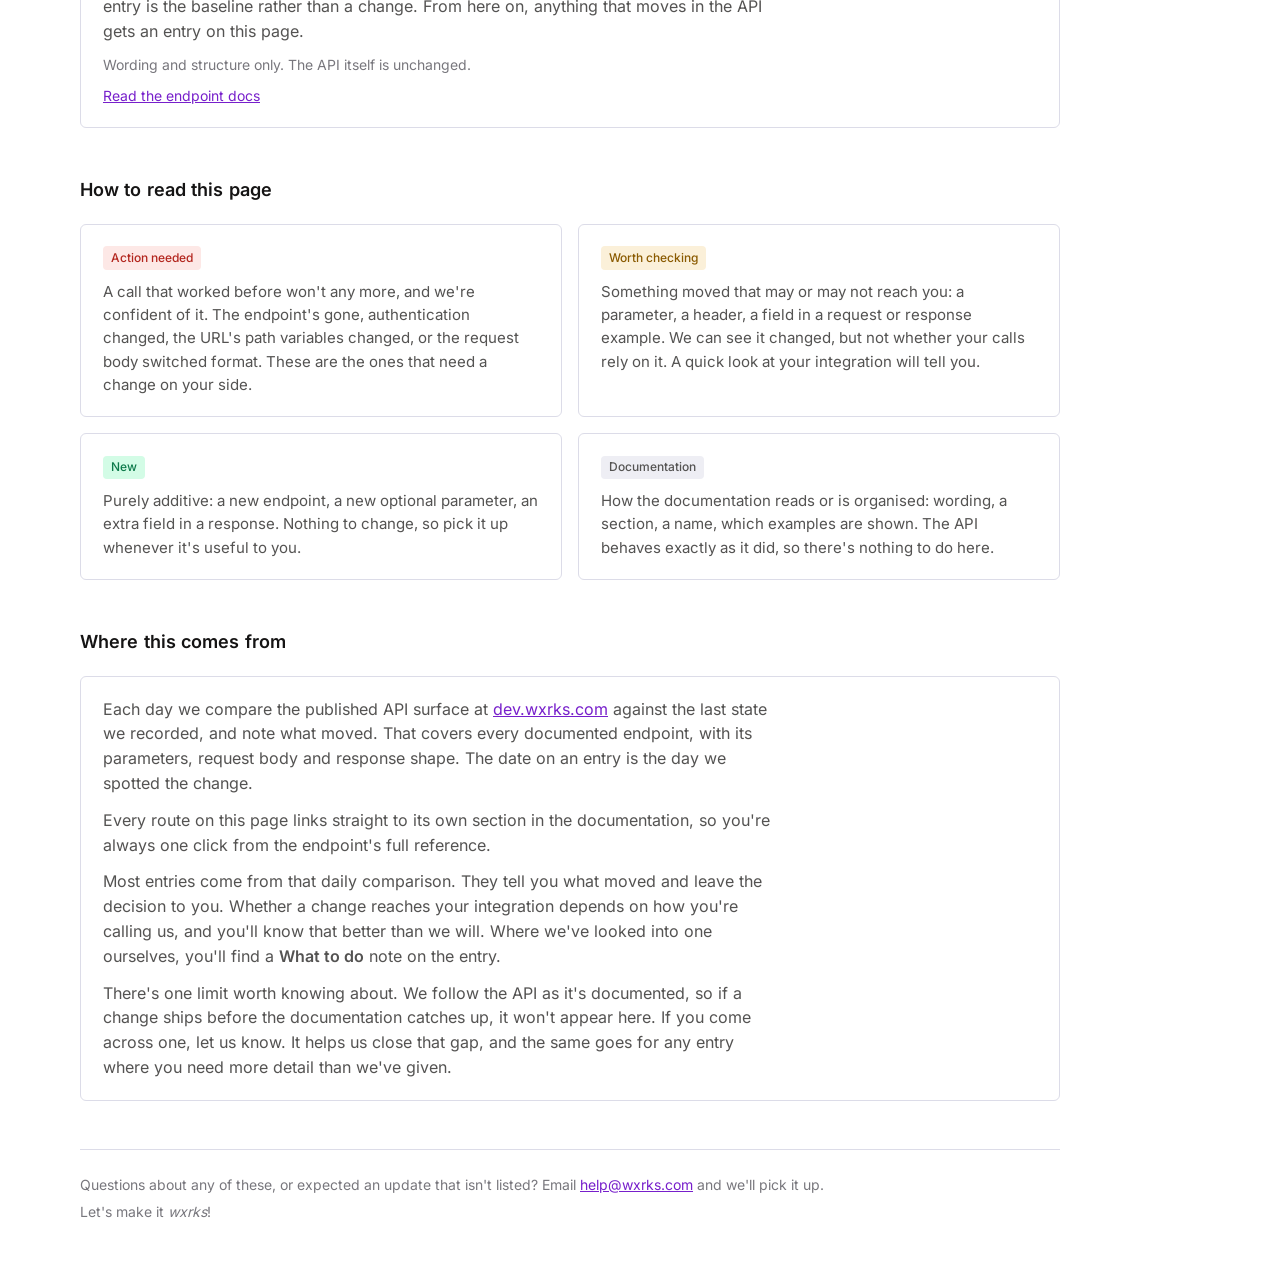
==== commit 2100a359: "Checked the API docs on 2026-09-13, no change" ====
--- a/index.html
+++ b/index.html
@@ -11,7 +11,7 @@
 <meta property="og:description" content="Track every update to the wxrks API and keep your integration on the latest version.">
 <meta property="og:type" content="website">
 <meta name="robots" content="index, follow">
-<!-- Generated by tools/api-tracker/apitrack.py. Last checked 12 September 2026. -->
+<!-- Generated by tools/api-tracker/apitrack.py. Last checked 13 September 2026. -->
 </head>
 <body>
 <title>wxrks API changes</title>
@@ -593,7 +593,7 @@
           <span id="verdict">No updates need action</span>
         </span>
         <span class="spacer"></span>
-        <span class="aside">178 endpoints tracked · checked 12 September 2026</span>
+        <span class="aside">178 endpoints tracked · checked 13 September 2026</span>
       </div>
 
       <div class="feed" id="feed">
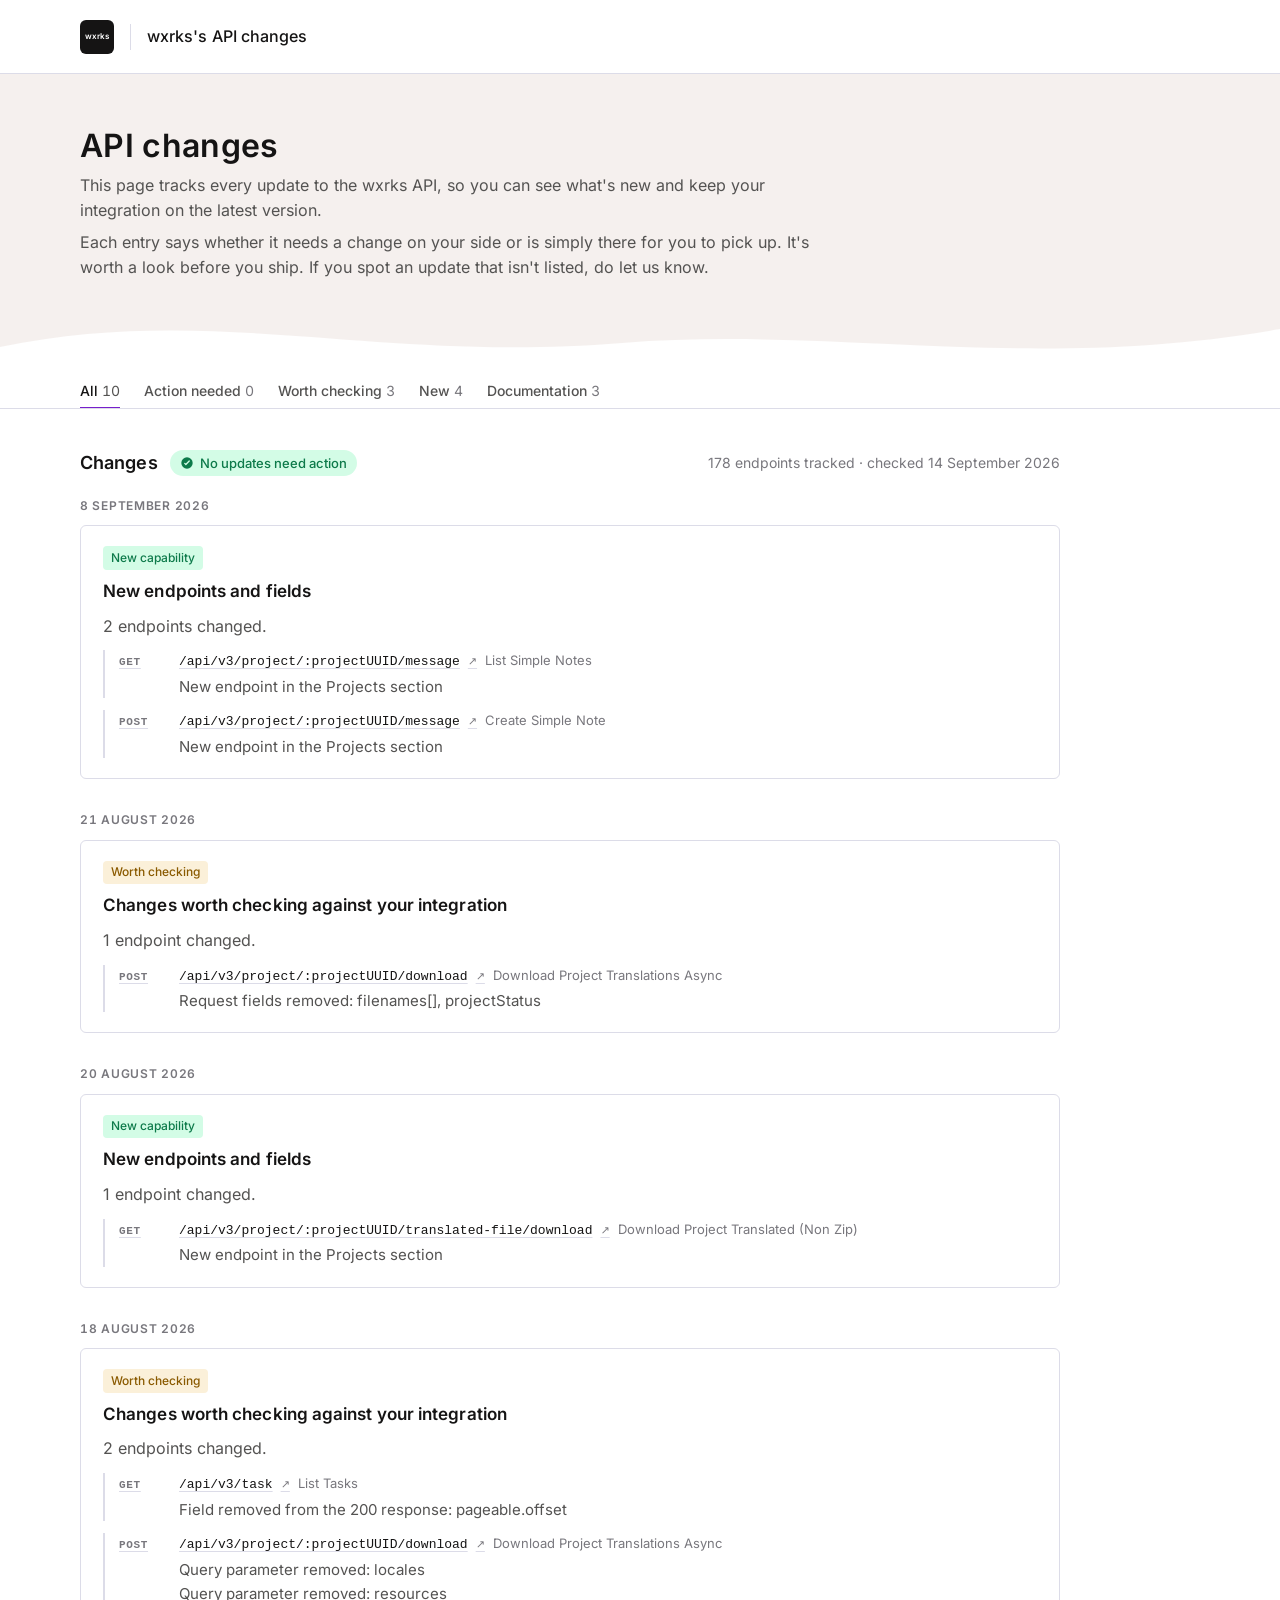
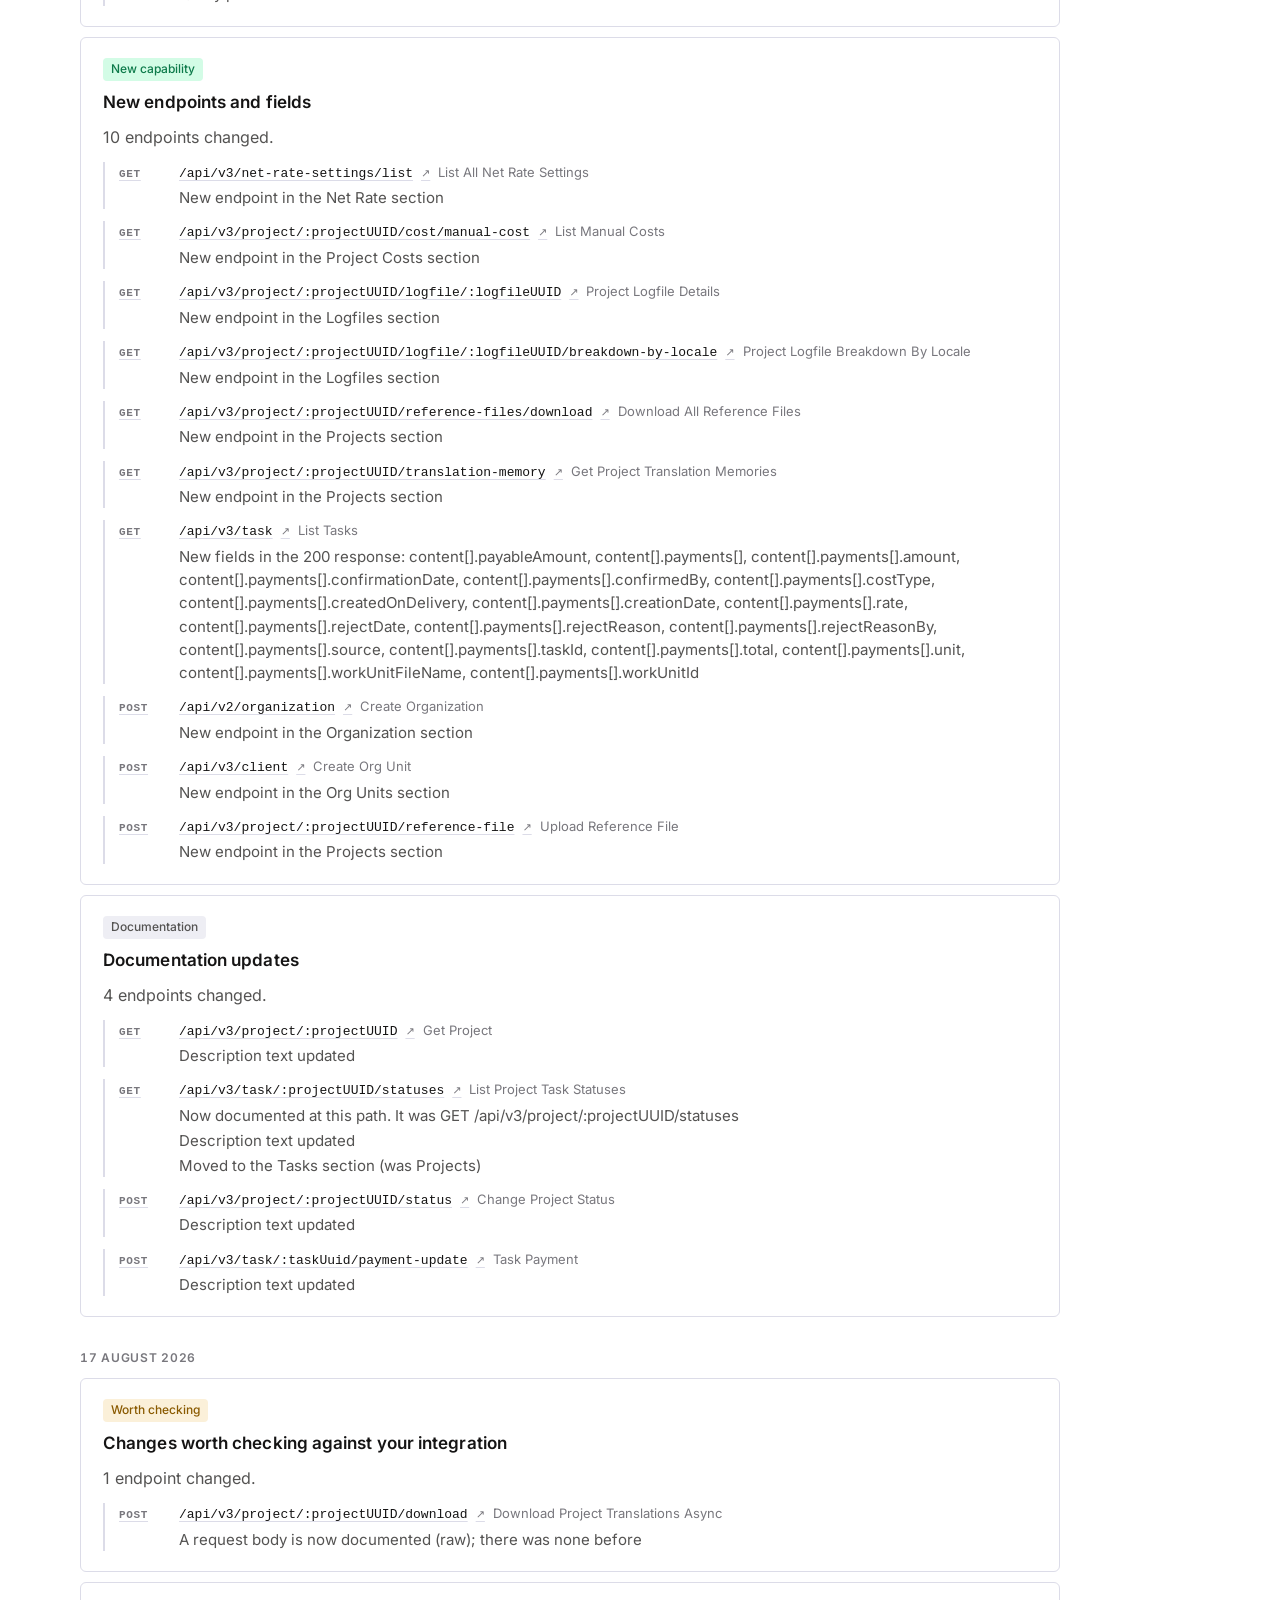
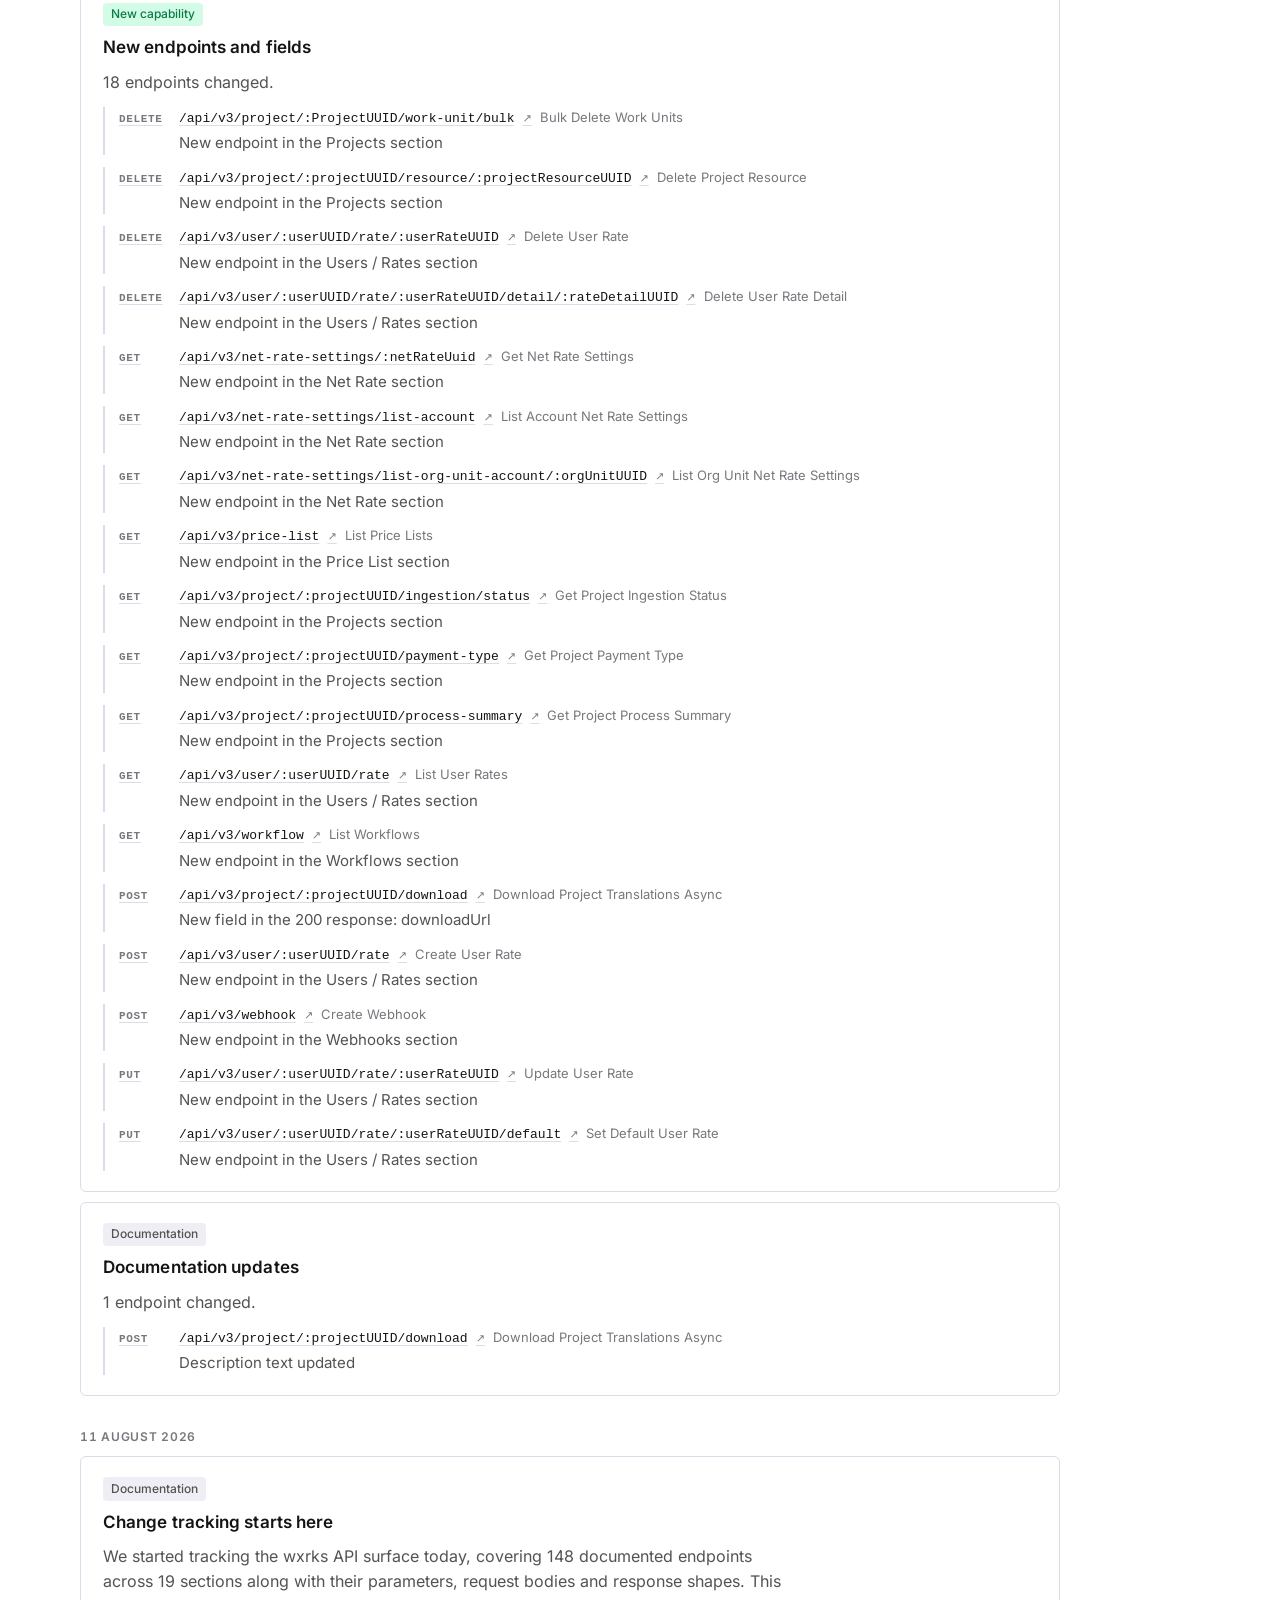
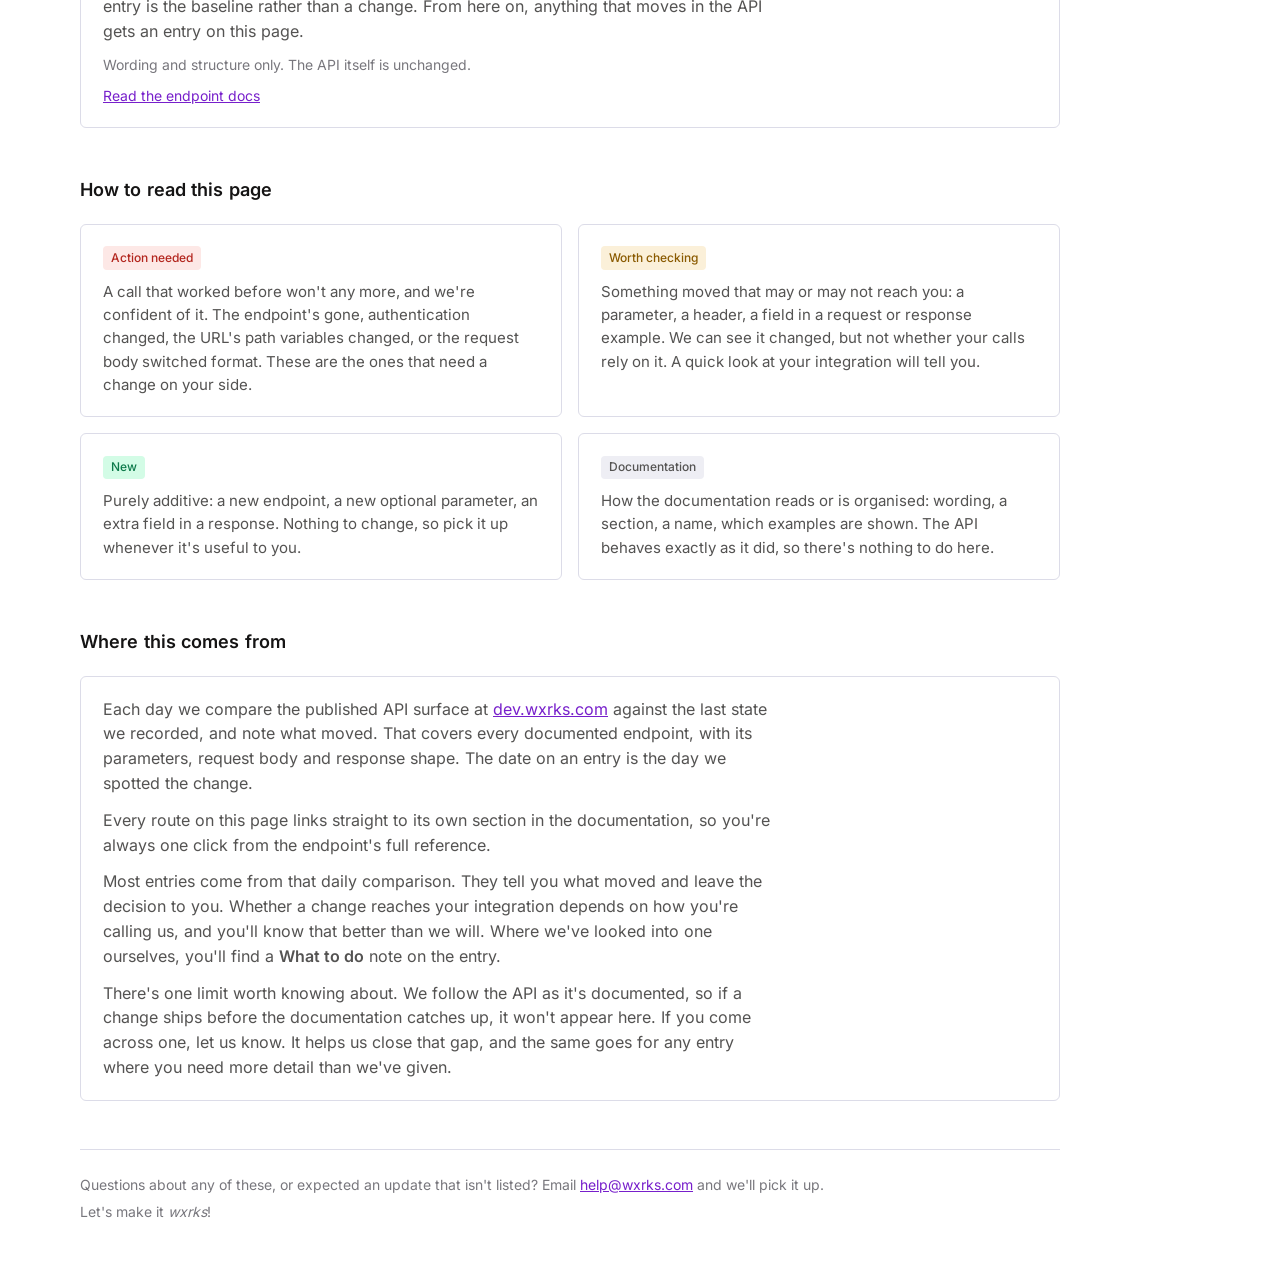
==== commit 837e275c: "Checked the API docs on 2026-09-14, no change" ====
--- a/index.html
+++ b/index.html
@@ -11,7 +11,7 @@
 <meta property="og:description" content="Track every update to the wxrks API and keep your integration on the latest version.">
 <meta property="og:type" content="website">
 <meta name="robots" content="index, follow">
-<!-- Generated by tools/api-tracker/apitrack.py. Last checked 13 September 2026. -->
+<!-- Generated by tools/api-tracker/apitrack.py. Last checked 14 September 2026. -->
 </head>
 <body>
 <title>wxrks API changes</title>
@@ -593,7 +593,7 @@
           <span id="verdict">No updates need action</span>
         </span>
         <span class="spacer"></span>
-        <span class="aside">178 endpoints tracked · checked 13 September 2026</span>
+        <span class="aside">178 endpoints tracked · checked 14 September 2026</span>
       </div>
 
       <div class="feed" id="feed">
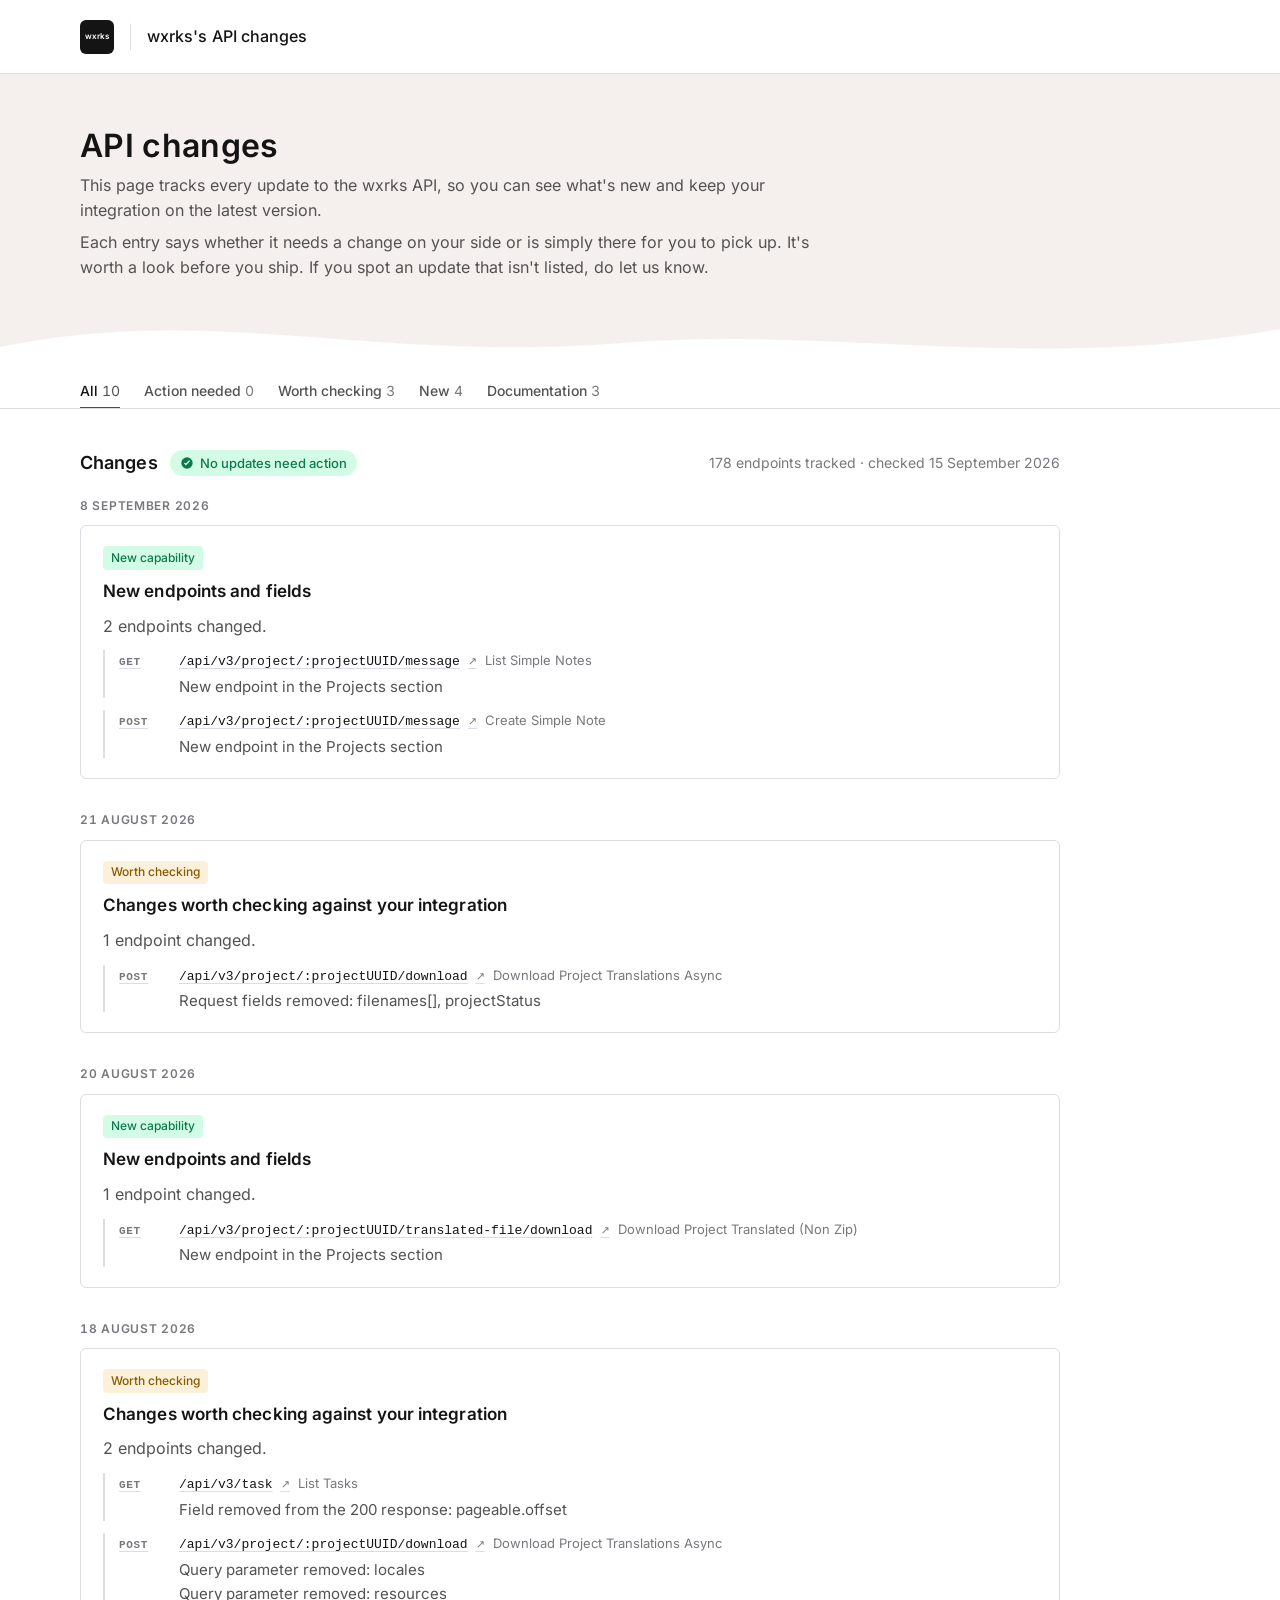
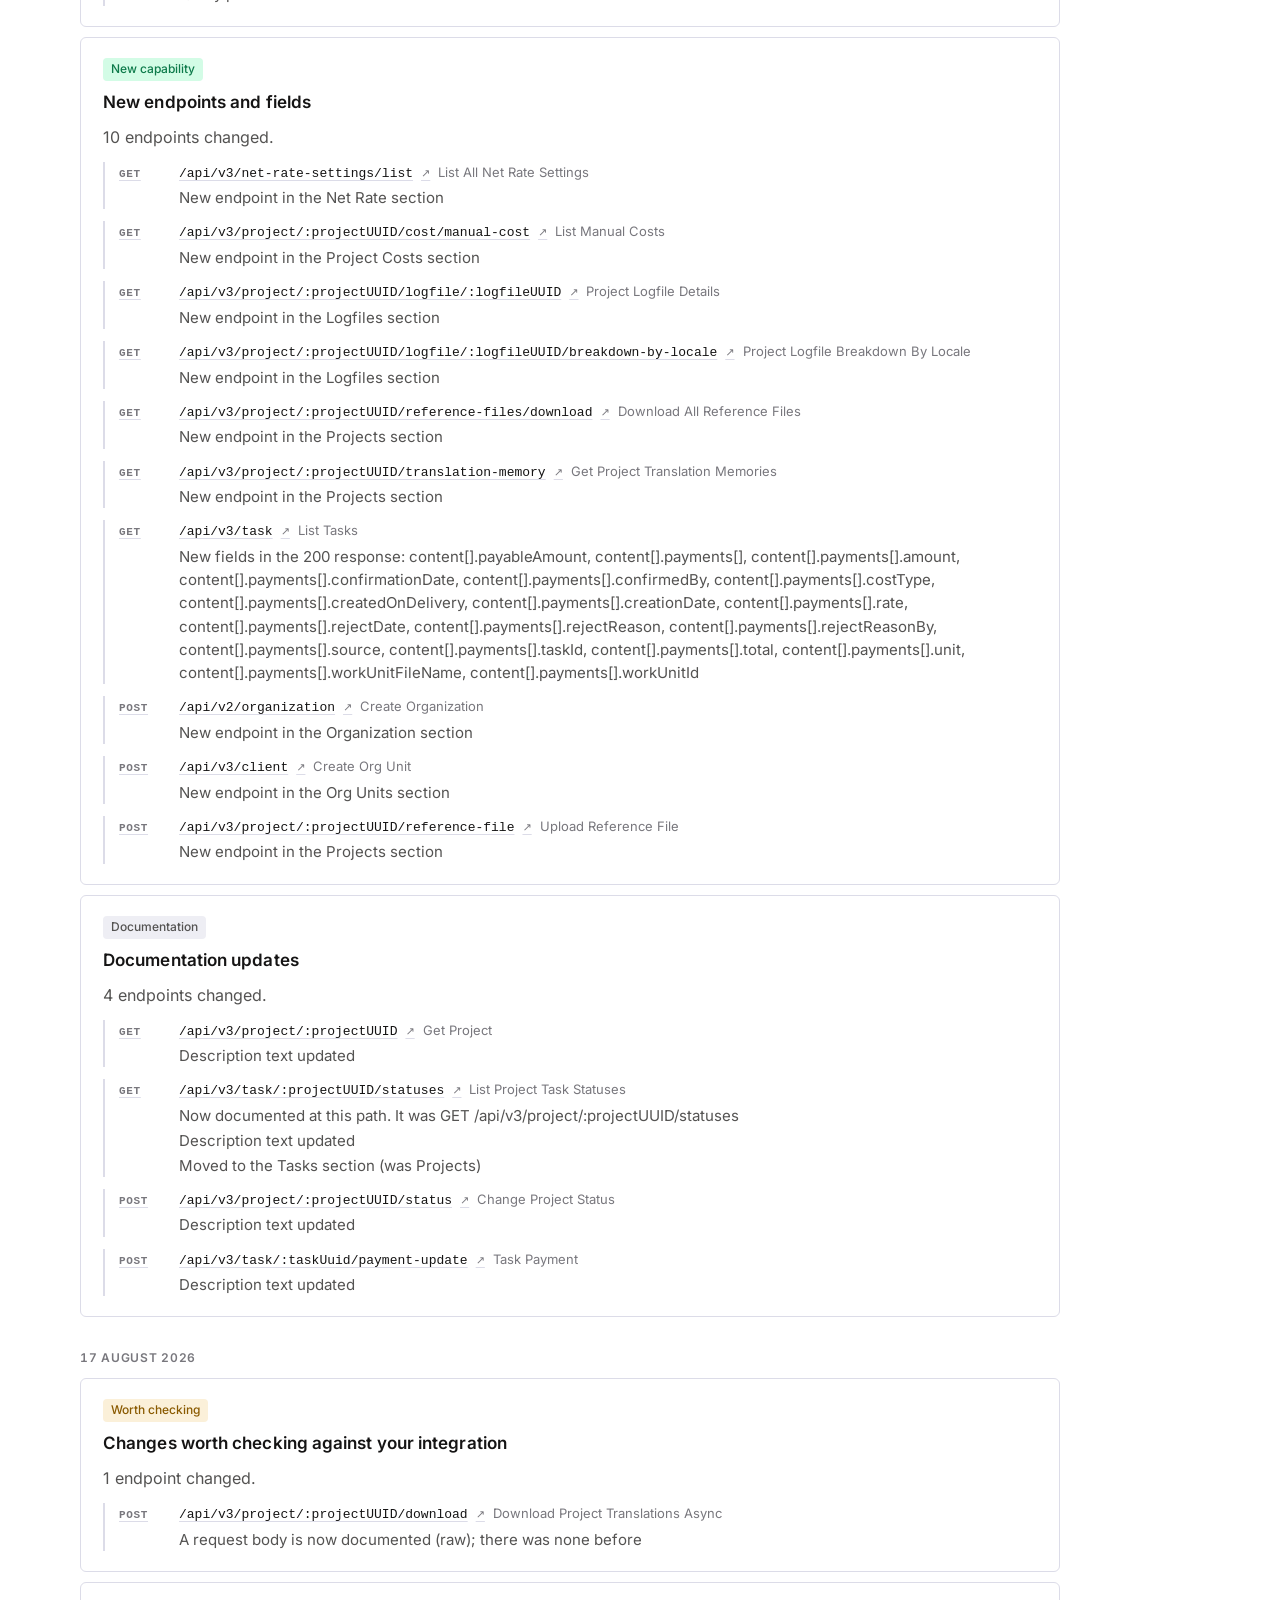
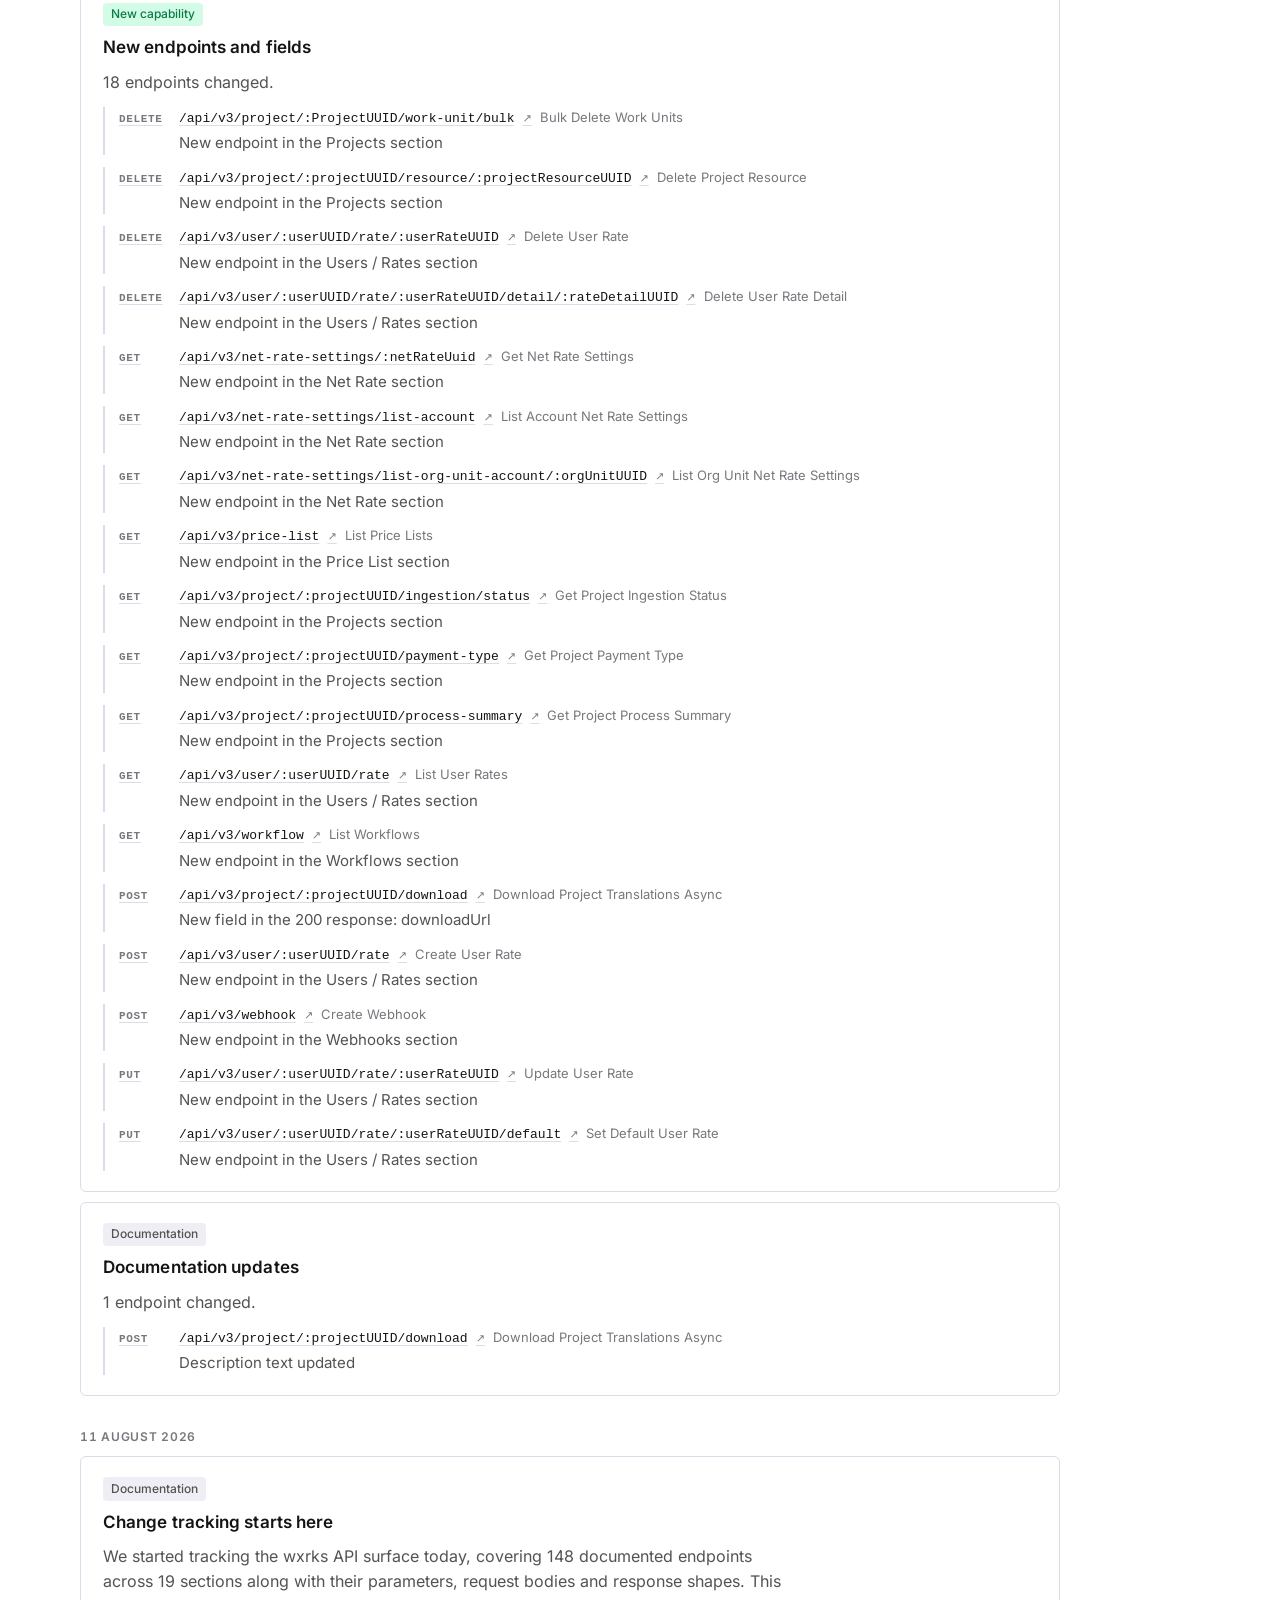
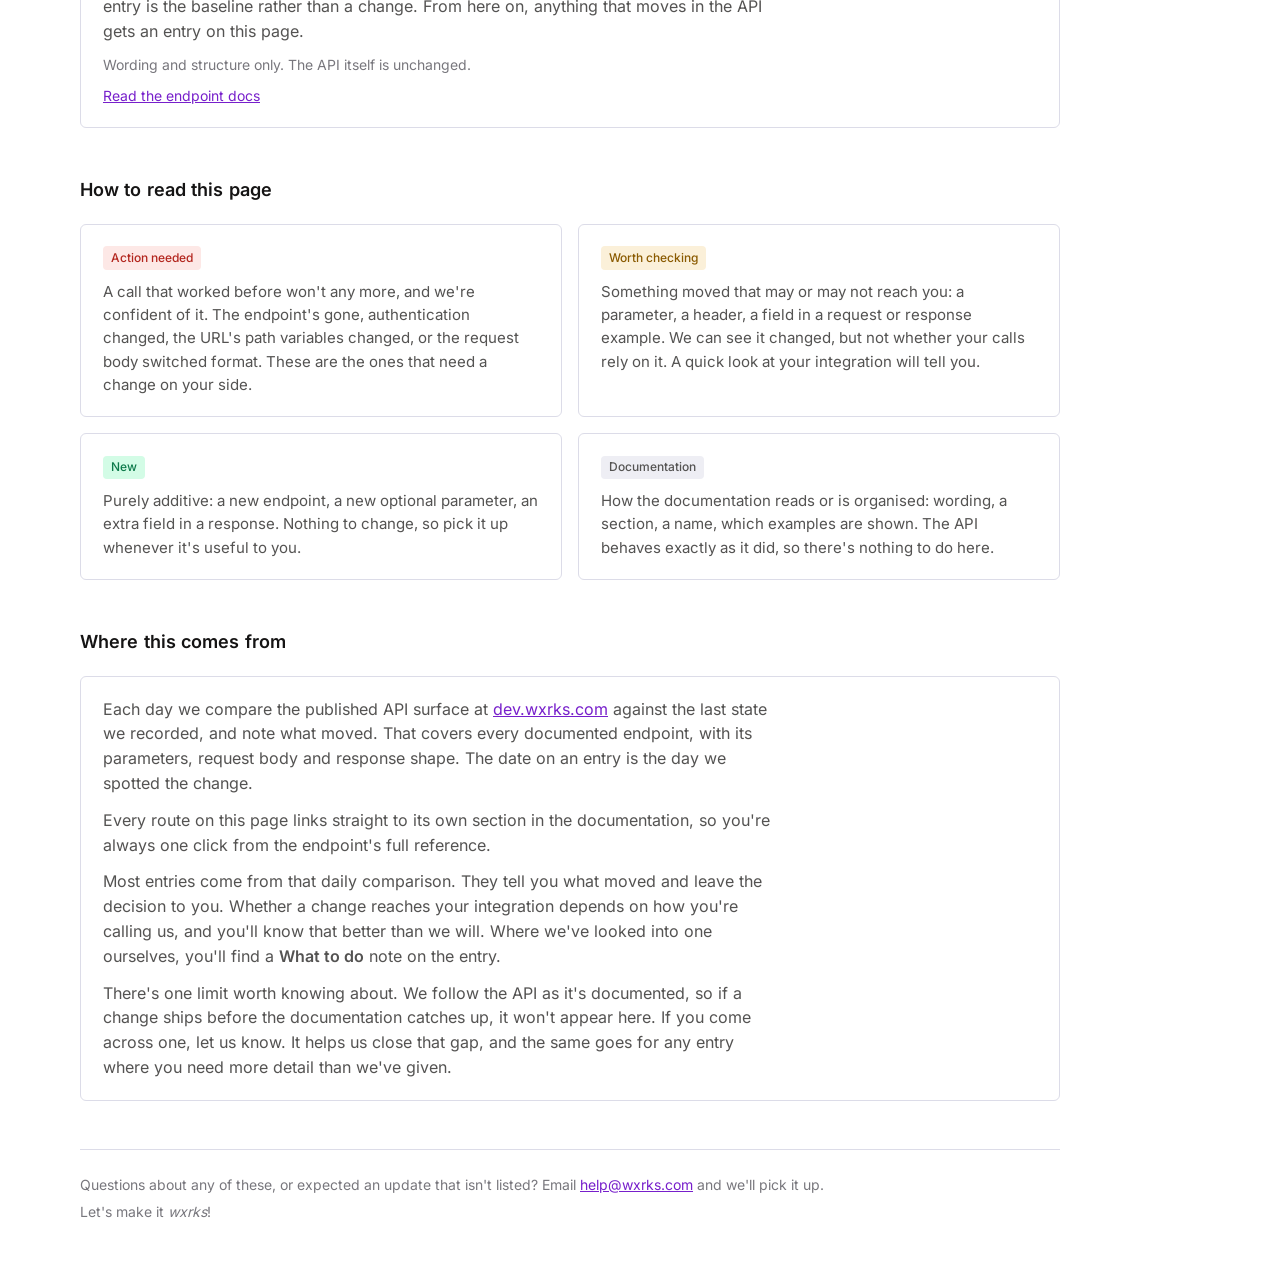
==== commit a6a842a7: "Checked the API docs on 2026-09-15, no change" ====
--- a/index.html
+++ b/index.html
@@ -11,7 +11,7 @@
 <meta property="og:description" content="Track every update to the wxrks API and keep your integration on the latest version.">
 <meta property="og:type" content="website">
 <meta name="robots" content="index, follow">
-<!-- Generated by tools/api-tracker/apitrack.py. Last checked 14 September 2026. -->
+<!-- Generated by tools/api-tracker/apitrack.py. Last checked 15 September 2026. -->
 </head>
 <body>
 <title>wxrks API changes</title>
@@ -593,7 +593,7 @@
           <span id="verdict">No updates need action</span>
         </span>
         <span class="spacer"></span>
-        <span class="aside">178 endpoints tracked · checked 14 September 2026</span>
+        <span class="aside">178 endpoints tracked · checked 15 September 2026</span>
       </div>
 
       <div class="feed" id="feed">
